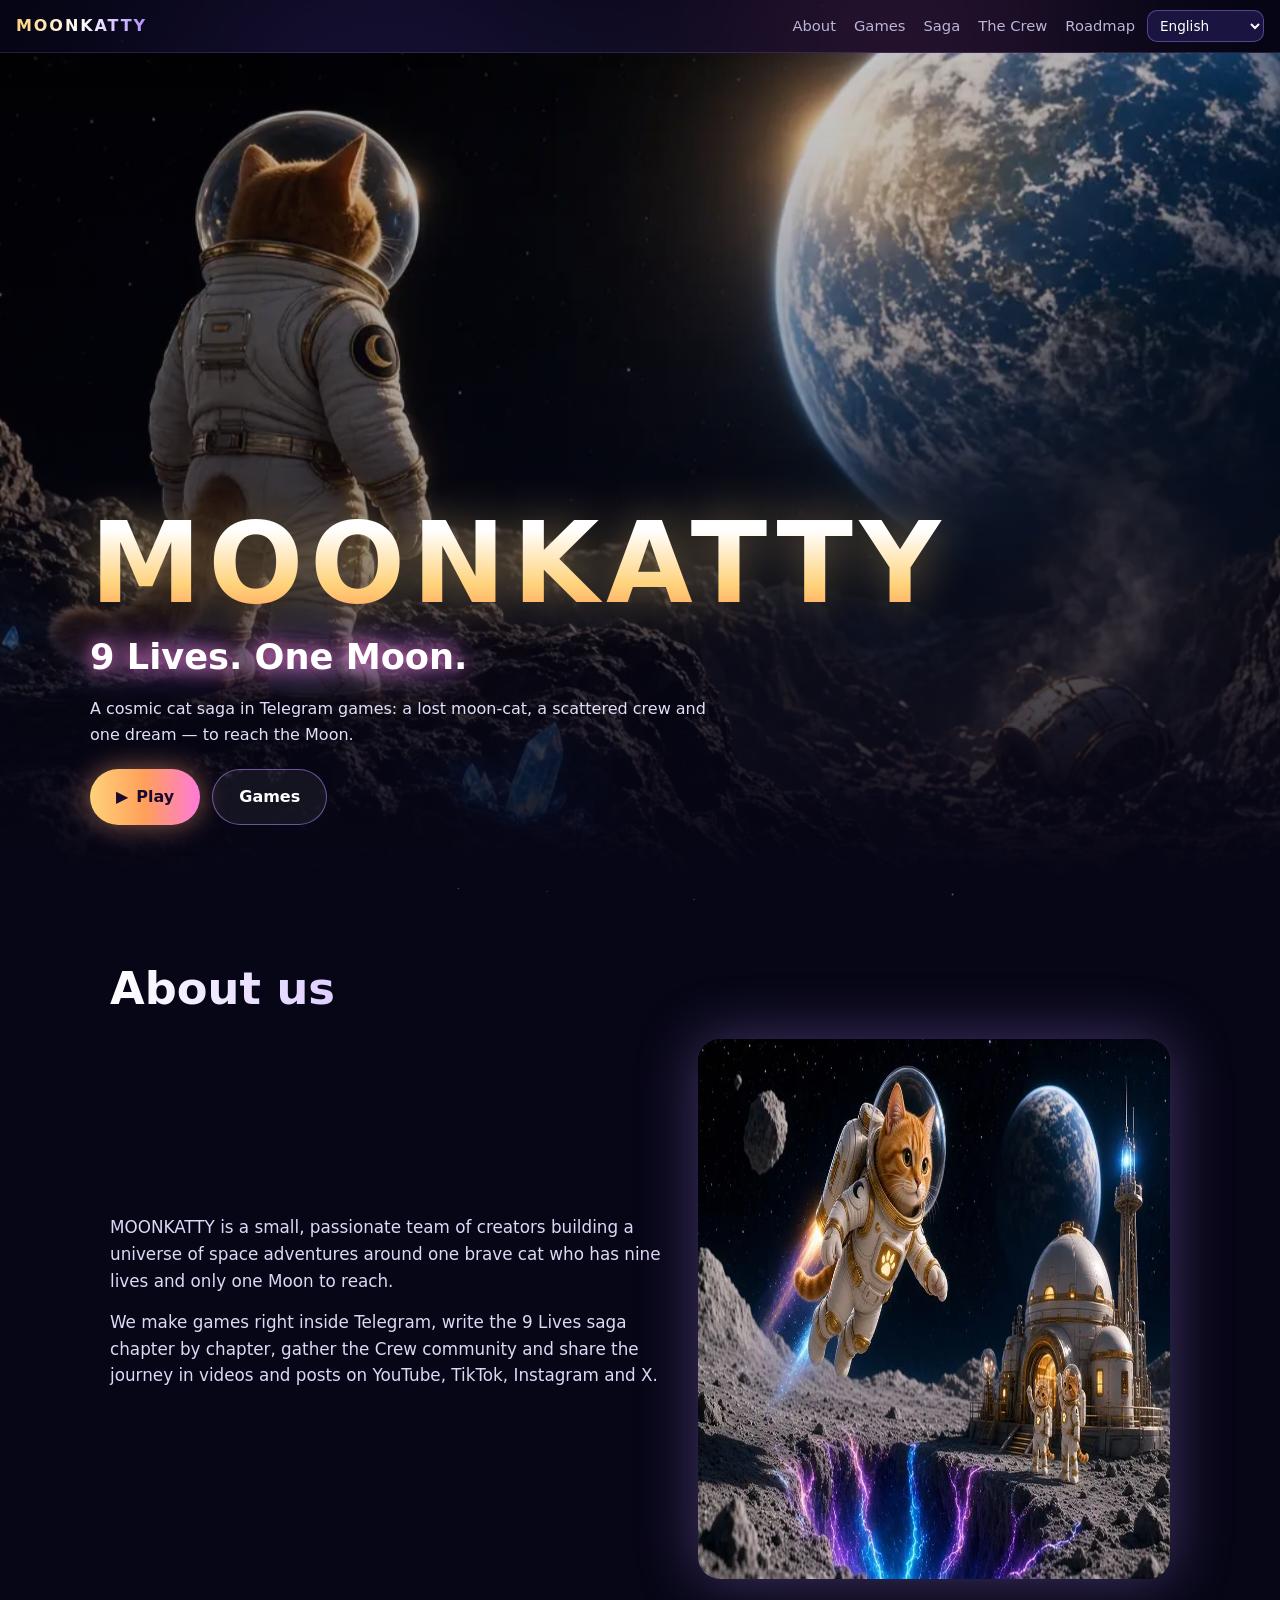
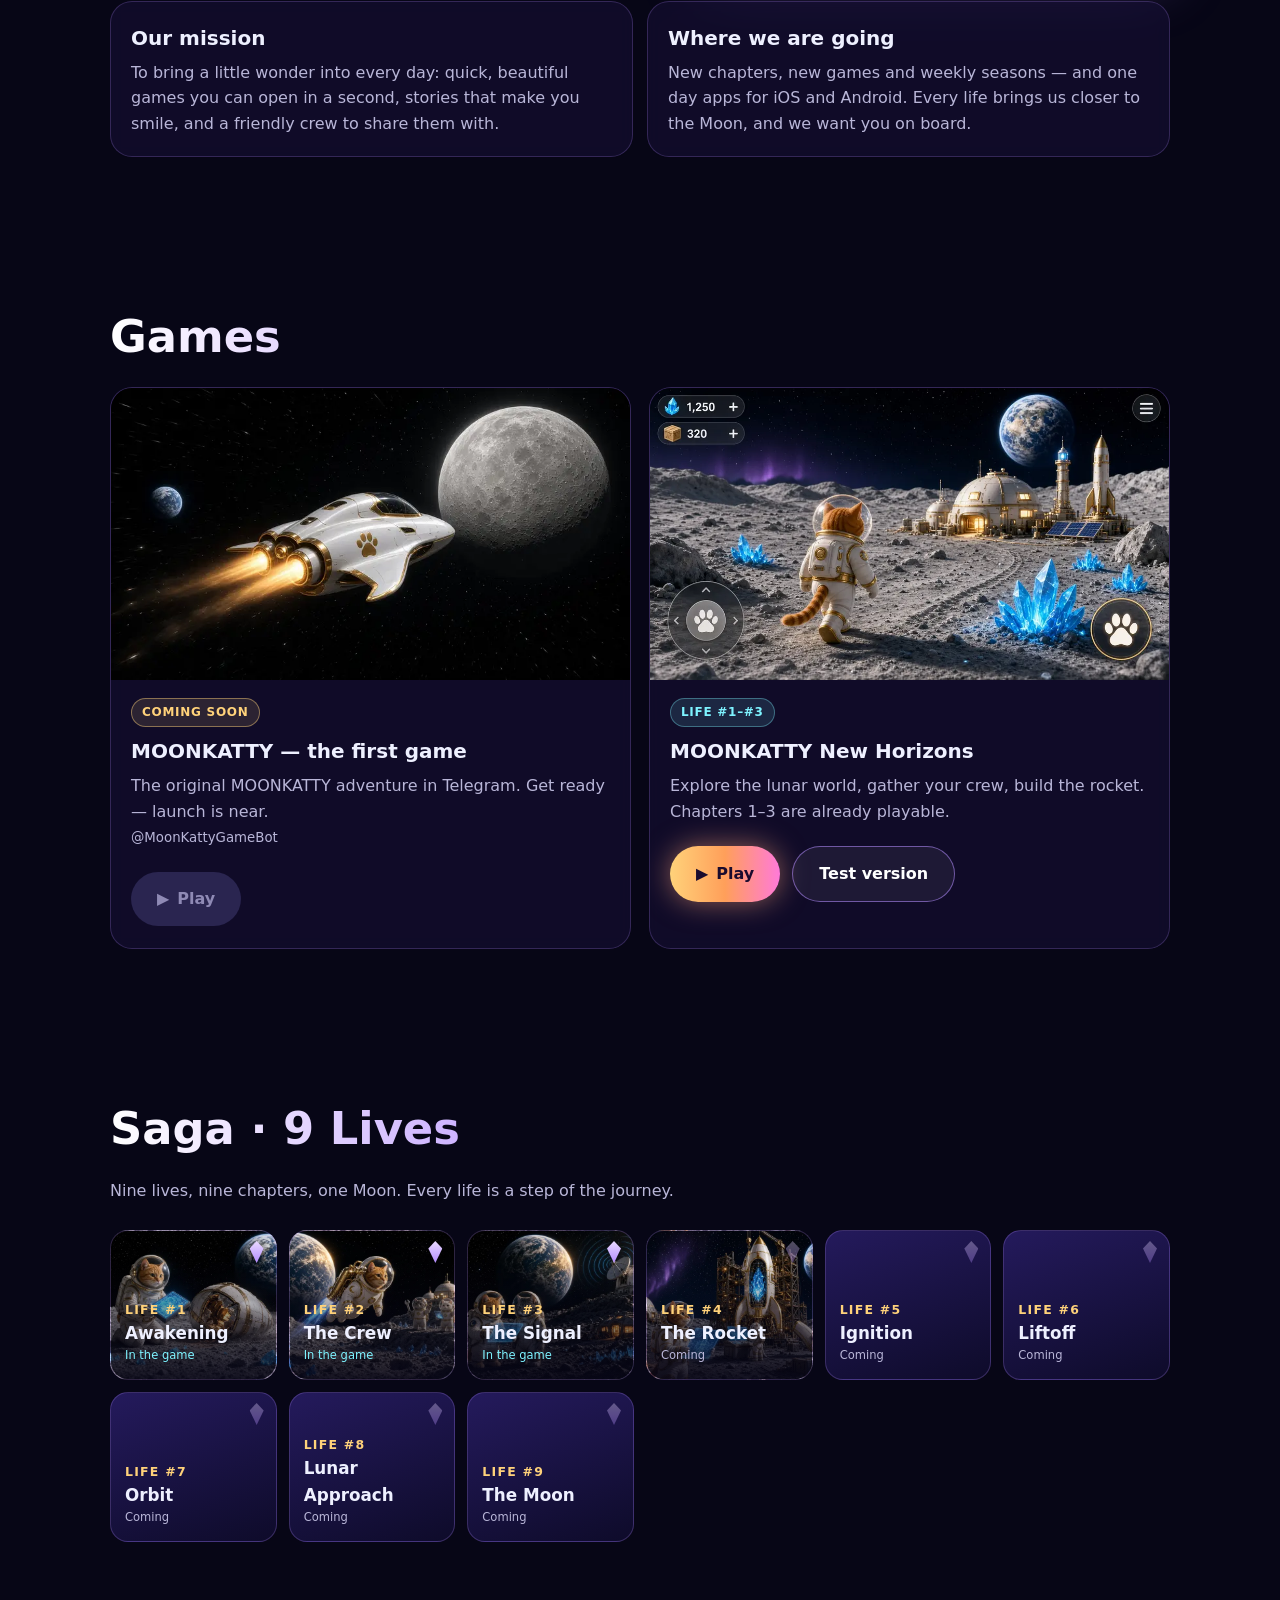
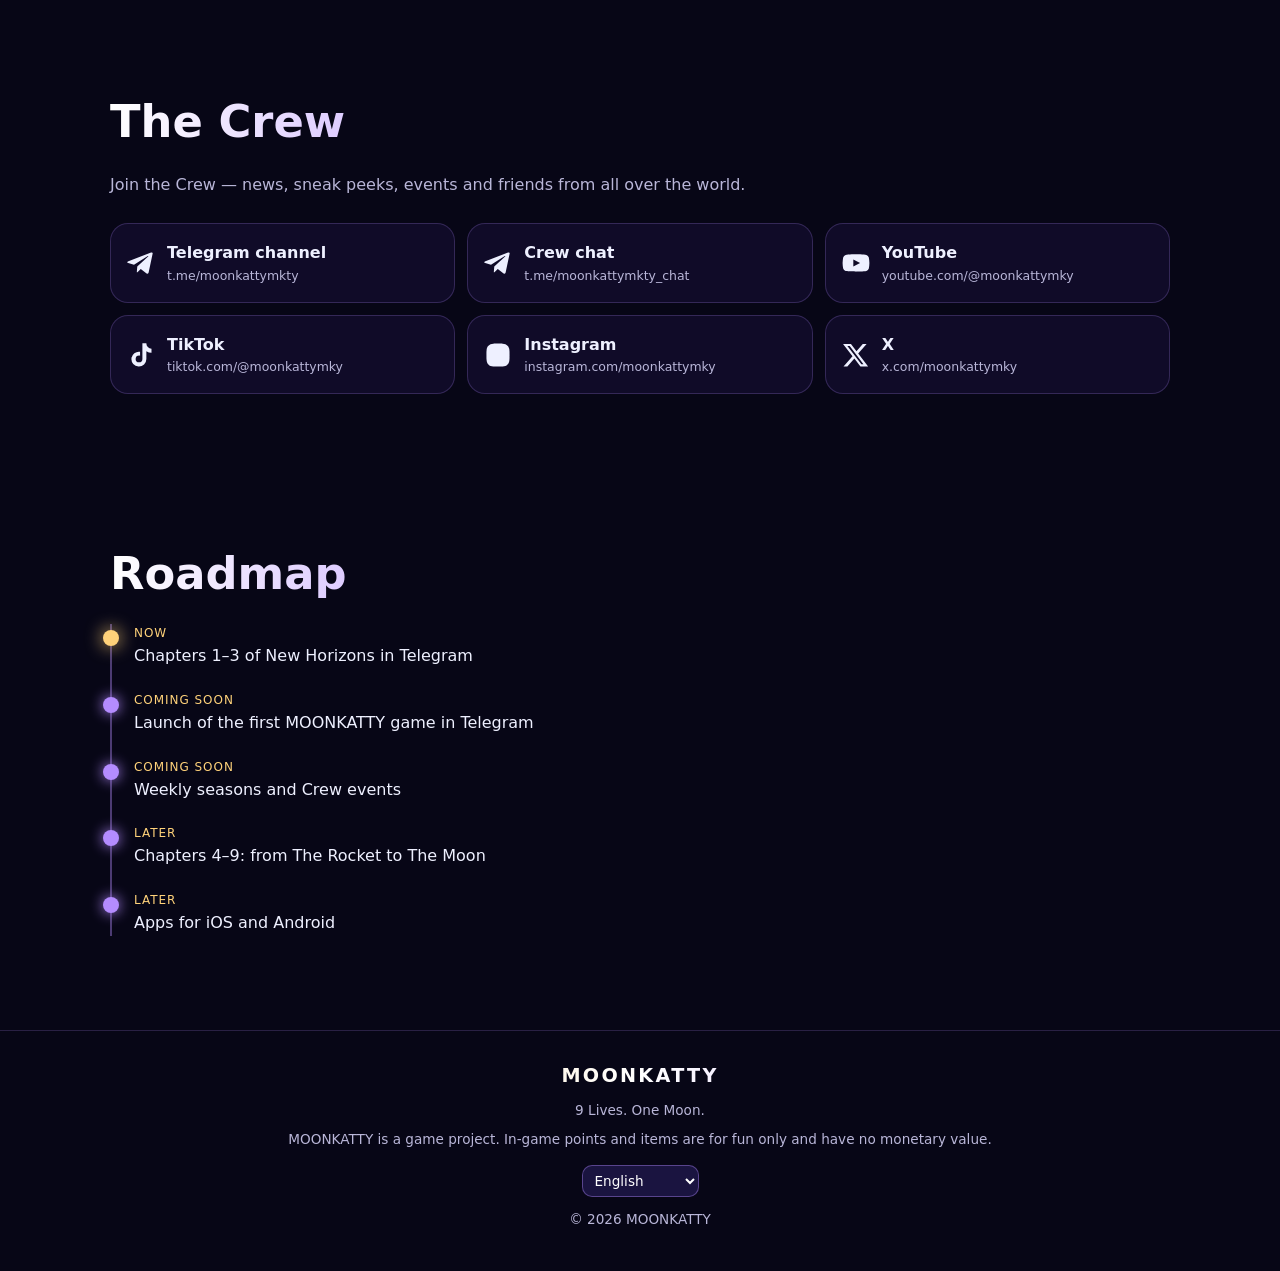
==== index.html @ 3cacf618 "MOONKATTY official site" ====
<!doctype html><html lang="en"><head><meta charset="utf-8"><meta name="viewport" content="width=device-width,initial-scale=1,viewport-fit=cover">
<title>MOONKATTY — 9 Lives. One Moon.</title><meta name="description" content="MOONKATTY — cosmic cat saga in Telegram games. 9 Lives. One Moon.">
<meta property="og:title" content="MOONKATTY — 9 Lives. One Moon."><meta property="og:image" content="img/hero.webp"><meta name="theme-color" content="#070616">
<link rel="icon" href="data:image/svg+xml,%3Csvg xmlns='http://www.w3.org/2000/svg' viewBox='0 0 32 32'%3E%3Ccircle cx='16' cy='16' r='13' fill='%23ffd27a'/%3E%3Ccircle cx='21' cy='12' r='11' fill='%23070616'/%3E%3C/svg%3E">
<link rel="preload" as="image" href="img/hero.webp"><link rel="stylesheet" href="style.css"></head><body>
<canvas id="stars"></canvas><div class="aurora"></div>
<header><a class="logo" href="#top">MOONKATTY</a><nav><a href="#about" data-i="nav_about"></a><a href="#games" data-i="nav_games"></a><a href="#saga" data-i="nav_saga"></a><a href="#crew" data-i="nav_crew"></a><a href="#road" data-i="nav_road"></a></nav><select class="lang"></select></header>
<div class="hero" id="top"><div class="bg"></div><div class="in"><h1 dir="ltr">MOONKATTY</h1><div class="slogan" dir="ltr" style="unicode-bidi:isolate">9 Lives. One Moon.</div><p class="lead" data-i="hero_p"></p>
<div class="btns"><a class="btn main" href="https://t.me/MoonkattyHorizonsBot/Play" target="_blank" rel="noopener">▶ <span data-i="play"></span></a><a class="btn ghost" href="#games" data-i="nav_games"></a></div></div></div>
<section id="about" class="reveal"><h2 data-i="about_t"></h2><div class="about"><div><p data-i="about_p1"></p><p data-i="about_p2"></p></div><img src="img/crew.webp" alt="MOONKATTY crew" loading="lazy" width="960" height="540"></div>
<div class="mv"><div class="card"><h3 data-i="mis_t"></h3><p data-i="mis_p"></p></div><div class="card"><h3 data-i="vis_t"></h3><p data-i="vis_p"></p></div></div></section>
<section id="games" class="reveal"><h2 data-i="games_t"></h2><div class="grid g2">
<div class="card"><img src="img/game1.webp" alt="MOONKATTY" loading="lazy" width="800" height="450"><div class="bd"><span class="tag soon" data-i="soon"></span><h3 data-i="g1_t"></h3><p data-i="g1_d"></p><small style="color:var(--mut)">@MoonKattyGameBot</small><div class="btns"><a class="btn main" aria-disabled="true" tabindex="-1" data-href="https://t.me/MoonKattyGameBot">▶ <span data-i="play"></span></a></div></div></div>
<div class="card"><img src="img/world.webp" alt="MOONKATTY New Horizons" loading="lazy" width="1000" height="562"><div class="bd"><span class="tag">LIFE #1–#3</span><h3 data-i="g2_t"></h3><p data-i="g2_d"></p><div class="btns"><a class="btn main" href="https://t.me/MoonkattyHorizonsBot/Play" target="_blank" rel="noopener">▶ <span data-i="play"></span></a><a class="btn ghost" href="https://moonkattymky.github.io/moonkatty-horizons-play/" target="_blank" rel="noopener" data-i="test"></a></div></div></div>
</div></section>
<section id="saga" class="reveal"><h2 data-i="saga_t"></h2><p class="sub" data-i="saga_d"></p><div class="lives"><div class="life has " style="background-image:url(img/ch1.webp)"><div class="crys"></div><b>LIFE #1</b><span>Awakening</span><i data-i="ingame"></i></div><div class="life has " style="background-image:url(img/ch2.webp)"><div class="crys"></div><b>LIFE #2</b><span>The Crew</span><i data-i="ingame"></i></div><div class="life has " style="background-image:url(img/ch3.webp)"><div class="crys"></div><b>LIFE #3</b><span>The Signal</span><i data-i="ingame"></i></div><div class="life has lock" style="background-image:url(img/ch4.webp)"><div class="crys"></div><b>LIFE #4</b><span>The Rocket</span><i data-i="next"></i></div><div class="life  lock"><div class="crys"></div><b>LIFE #5</b><span>Ignition</span><i data-i="next"></i></div><div class="life  lock"><div class="crys"></div><b>LIFE #6</b><span>Liftoff</span><i data-i="next"></i></div><div class="life  lock"><div class="crys"></div><b>LIFE #7</b><span>Orbit</span><i data-i="next"></i></div><div class="life  lock"><div class="crys"></div><b>LIFE #8</b><span>Lunar Approach</span><i data-i="next"></i></div><div class="life  lock"><div class="crys"></div><b>LIFE #9</b><span>The Moon</span><i data-i="next"></i></div></div></section>
<section id="crew" class="reveal"><h2 data-i="crew_t"></h2><p class="sub" data-i="crew_d"></p><div class="soc"><a href="https://t.me/moonkattymkty" target="_blank" rel="noopener"><svg viewBox="0 0 24 24" aria-hidden="true"><path d="M21.9 4.3 18.6 20c-.2 1.1-.9 1.4-1.8.9l-5-3.7-2.4 2.3c-.3.3-.5.5-1 .5l.4-5.1 9.3-8.4c.4-.4-.1-.6-.6-.2L6 13.5 1 12c-1.1-.3-1.1-1.1.2-1.6L20.6 3c.9-.3 1.7.2 1.3 1.3z"/></svg><div><span data-i="ch"></span><small>t.me/moonkattymkty</small></div></a><a href="https://t.me/moonkattymkty_chat" target="_blank" rel="noopener"><svg viewBox="0 0 24 24" aria-hidden="true"><path d="M21.9 4.3 18.6 20c-.2 1.1-.9 1.4-1.8.9l-5-3.7-2.4 2.3c-.3.3-.5.5-1 .5l.4-5.1 9.3-8.4c.4-.4-.1-.6-.6-.2L6 13.5 1 12c-1.1-.3-1.1-1.1.2-1.6L20.6 3c.9-.3 1.7.2 1.3 1.3z"/></svg><div><span data-i="chat"></span><small>t.me/moonkattymkty_chat</small></div></a><a href="https://youtube.com/@moonkattymky" target="_blank" rel="noopener"><svg viewBox="0 0 24 24" aria-hidden="true"><path d="M23 7.2a3 3 0 0 0-2.1-2.1C19 4.6 12 4.6 12 4.6s-7 0-8.9.5A3 3 0 0 0 1 7.2 31 31 0 0 0 .5 12 31 31 0 0 0 1 16.8a3 3 0 0 0 2.1 2.1c1.9.5 8.9.5 8.9.5s7 0 8.9-.5a3 3 0 0 0 2.1-2.1 31 31 0 0 0 .5-4.8 31 31 0 0 0-.5-4.8zM9.7 15.1V8.9l5.8 3.1z"/></svg><div>YouTube<small>youtube.com/@moonkattymky</small></div></a><a href="https://tiktok.com/@moonkattymky" target="_blank" rel="noopener"><svg viewBox="0 0 24 24" aria-hidden="true"><path d="M16.6 2h-3.4v13.4a2.9 2.9 0 1 1-2.9-2.9c.3 0 .6 0 .9.1V9.2a6.4 6.4 0 1 0 5.4 6.3V8.7a8 8 0 0 0 4.4 1.4V6.7a4.6 4.6 0 0 1-4.4-4.7z"/></svg><div>TikTok<small>tiktok.com/@moonkattymky</small></div></a><a href="https://instagram.com/moonkattymky" target="_blank" rel="noopener"><svg viewBox="0 0 24 24" aria-hidden="true"><path d="M12 7a5 5 0 1 0 0 10 5 5 0 0 0 0-10zm0 8.2a3.2 3.2 0 1 1 0-6.4 3.2 3.2 0 0 1 0 6.4zM17.3 5.5a1.2 1.2 0 1 0 0 2.4 1.2 1.2 0 0 0 0-2.4zM12 2.2c-2.7 0-3 0-4 .1-3.6.2-5.6 2.2-5.8 5.8-.1 1-.1 1.3-.1 3.9s0 3 .1 4c.2 3.6 2.2 5.6 5.8 5.8 1 .1 1.3.1 4 .1s3 0 4-.1c3.6-.2 5.6-2.2 5.8-5.8.1-1 .1-1.3.1-4s0-3-.1-3.9c-.2-3.6-2.2-5.6-5.8-5.8-1-.1-1.3-.1-4-.1z"/></svg><div>Instagram<small>instagram.com/moonkattymky</small></div></a><a href="https://x.com/moonkattymky" target="_blank" rel="noopener"><svg viewBox="0 0 24 24" aria-hidden="true"><path d="M17.8 2.5h3.3l-7.2 8.2 8.5 11.2h-6.6l-5.2-6.8-6 6.8H1.3l7.7-8.8L.9 2.5h6.8l4.7 6.2zm-1.2 17.4h1.8L6.6 4.3h-2z"/></svg><div>X<small>x.com/moonkattymky</small></div></a></div></section>
<section id="road" class="reveal"><h2 data-i="road_t"></h2><ol class="road"><li class="now"><em data-i="now"></em><span data-i="r1"></span></li><li><em data-i="soon"></em><span data-i="r2"></span></li><li><em data-i="soon"></em><span data-i="r3"></span></li><li><em data-i="later"></em><span data-i="r4"></span></li><li><em data-i="later"></em><span data-i="r5"></span></li></ol></section>
<footer><span class="logo">MOONKATTY</span><div dir="ltr">9 Lives. One Moon.</div><p data-i="foot" style="margin-top:8px"></p><select class="lang"></select><p style="margin-top:12px">© 2026 MOONKATTY</p></footer>
<script src="i18n.js"></script><script src="app.js"></script></body></html>
---- style.css ----
:root{--bg:#070616;--lil:#b48cff;--pink:#ff7ad9;--gold:#ffd27a;--cy:#7ef3ff;--txt:#eef0ff;--mut:#b9b6d8;--card:rgba(24,18,58,.55)}
*{box-sizing:border-box;margin:0;padding:0}
html{scroll-behavior:smooth}
body{background:var(--bg);color:var(--txt);font:16px/1.6 system-ui,-apple-system,"Segoe UI",Roboto,"Noto Sans",sans-serif;overflow-x:hidden}
a{color:inherit}
#stars{position:fixed;inset:0;z-index:-2;width:100%;height:100%}
.aurora{position:fixed;inset:-20% -10% auto;height:80vh;z-index:-1;pointer-events:none;filter:blur(60px);opacity:.55;background:radial-gradient(40% 50% at 30% 40%,#8a5cff 0,transparent 70%),radial-gradient(35% 45% at 70% 30%,#ff6fd8 0,transparent 70%),radial-gradient(30% 40% at 50% 60%,#4de3ff 0,transparent 70%);animation:aur 16s ease-in-out infinite alternate}
@keyframes aur{0%{transform:translateX(-6%) skewY(-4deg)}100%{transform:translateX(6%) skewY(4deg)}}
header{position:sticky;top:0;z-index:20;display:flex;align-items:center;gap:12px;padding:10px 16px;background:rgba(7,6,22,.7);backdrop-filter:blur(12px);border-bottom:1px solid rgba(180,140,255,.18)}
.logo{font-weight:900;letter-spacing:.12em;text-decoration:none;background:linear-gradient(90deg,var(--gold),#fff,var(--lil));-webkit-background-clip:text;background-clip:text;color:transparent}
nav{display:none;gap:18px;margin-inline-start:auto}
nav a{text-decoration:none;color:var(--mut);font-size:.92rem}nav a:hover{color:#fff;text-shadow:0 0 12px var(--lil)}
select{margin-inline-start:auto;background:#1a1440;color:#fff;border:1px solid rgba(180,140,255,.4);border-radius:10px;padding:6px 8px;font:inherit;font-size:.85rem}
@media(min-width:900px){nav{display:flex}select{margin-inline-start:0}}
.hero{position:relative;min-height:92vh;display:flex;align-items:flex-end;padding:0 20px 56px;overflow:hidden}
.hero .bg{position:absolute;inset:-8% 0 0;background:url(img/hero.webp) center/cover;will-change:transform}
.hero:after{content:"";position:absolute;inset:0;background:linear-gradient(180deg,rgba(7,6,22,.2) 0,rgba(7,6,22,.35) 45%,var(--bg) 100%)}
.hero .in{position:relative;z-index:2;max-width:1100px;margin:0 auto;width:100%}
h1{font-size:clamp(2.8rem,13vw,7rem);line-height:1;font-weight:900;letter-spacing:.06em;background:linear-gradient(180deg,#fff 20%,var(--gold) 70%,#ff9f5a);-webkit-background-clip:text;background-clip:text;color:transparent;filter:drop-shadow(0 0 24px rgba(255,210,122,.45));animation:rise 1s ease both}
.slogan{font-size:clamp(1.3rem,5.5vw,2.2rem);font-weight:800;margin:.3em 0;color:#fff;text-shadow:0 0 18px var(--pink),0 0 40px var(--lil);animation:rise 1s .2s ease both}
.hero p.lead{max-width:640px;color:#e3defa;animation:rise 1s .4s ease both}
@keyframes rise{from{opacity:0;transform:translateY(24px)}}
.btns{display:flex;flex-wrap:wrap;gap:12px;margin-top:22px}
.btn{display:inline-flex;align-items:center;justify-content:center;gap:8px;padding:14px 26px;border-radius:999px;font-weight:800;text-decoration:none;border:0;cursor:pointer;font-size:1rem;transition:transform .2s,box-shadow .2s}
.btn.main{background:linear-gradient(90deg,var(--gold),#ff9f5a 50%,var(--pink));color:#1a0b2e;box-shadow:0 0 28px rgba(255,160,120,.55)}
.btn.main:hover{transform:translateY(-2px) scale(1.03);box-shadow:0 0 44px rgba(255,122,217,.8)}
.btn.ghost{background:rgba(255,255,255,.06);color:#fff;border:1px solid rgba(180,140,255,.55)}
.btn.ghost:hover{box-shadow:0 0 24px rgba(180,140,255,.6)}
.btn[aria-disabled=true]{background:#2a2550;color:#8f8ab5;box-shadow:none;cursor:not-allowed;pointer-events:none}
section{max-width:1100px;margin:0 auto;padding:72px 20px}
h2{font-size:clamp(1.8rem,7vw,2.8rem);font-weight:900;margin-bottom:14px;background:linear-gradient(90deg,#fff,var(--lil),var(--cy));-webkit-background-clip:text;background-clip:text;color:transparent}
h3{font-size:1.25rem;margin-bottom:6px}
.sub{color:var(--mut);margin-bottom:26px;max-width:700px}
.card{background:var(--card);border:1px solid rgba(180,140,255,.22);border-radius:22px;overflow:hidden;backdrop-filter:blur(8px);transition:transform .3s,box-shadow .3s,border-color .3s}
.card:hover{transform:translateY(-4px);box-shadow:0 10px 50px rgba(140,90,255,.35);border-color:rgba(255,210,122,.5)}
.card img{display:block;width:100%;height:auto;aspect-ratio:16/9;object-fit:cover}
.card .bd{padding:18px 20px 22px}
.card p{color:var(--mut)}
.grid{display:grid;gap:18px}
@media(min-width:760px){.g2{grid-template-columns:1fr 1fr}.g3{grid-template-columns:repeat(3,1fr)}}
.tag{display:inline-block;font-size:.75rem;font-weight:800;letter-spacing:.06em;text-transform:uppercase;padding:4px 10px;border-radius:999px;margin-bottom:8px;background:rgba(126,243,255,.12);color:var(--cy);border:1px solid rgba(126,243,255,.35)}
.tag.soon{background:rgba(255,210,122,.12);color:var(--gold);border-color:rgba(255,210,122,.45);animation:pulse 2s infinite}
@keyframes pulse{50%{box-shadow:0 0 16px rgba(255,210,122,.55)}}
.about{display:grid;gap:22px;align-items:center}
@media(min-width:860px){.about{grid-template-columns:1.2fr 1fr}}
.about img{width:100%;border-radius:22px;box-shadow:0 0 60px rgba(180,140,255,.35)}
.about p{color:#dcd8f5;margin-bottom:14px;font-size:1.05rem}
.mv{display:grid;gap:14px;margin-top:22px}@media(min-width:760px){.mv{grid-template-columns:1fr 1fr}}
.mv .card{padding:20px}
.lives{display:grid;grid-template-columns:repeat(auto-fill,minmax(150px,1fr));gap:12px}
.life{position:relative;border-radius:18px;overflow:hidden;min-height:150px;padding:14px;display:flex;flex-direction:column;justify-content:flex-end;background:linear-gradient(160deg,#241a5c,#0e0b2a);border:1px solid rgba(180,140,255,.25);transition:transform .3s,box-shadow .3s}
.life:hover{transform:scale(1.04);box-shadow:0 0 30px rgba(255,122,217,.45)}
.life.has{background-size:cover;background-position:center}
.life.has:before{content:"";position:absolute;inset:0;background:linear-gradient(180deg,transparent 20%,rgba(7,6,22,.9))}
.life>*{position:relative}
.life b{font-size:.78rem;color:var(--gold);letter-spacing:.1em}
.life span{font-weight:800;font-size:1.05rem}
.life i{font-style:normal;font-size:.72rem;color:var(--cy)}
.life.lock i{color:var(--mut)}
.crys{position:absolute;top:10px;inset-inline-end:12px;width:14px;height:22px;background:linear-gradient(180deg,#e9d9ff,var(--lil));clip-path:polygon(50% 0,100% 35%,50% 100%,0 35%);filter:drop-shadow(0 0 8px var(--lil));animation:float 3s ease-in-out infinite}
.lock .crys{opacity:.35}
@keyframes float{50%{transform:translateY(-5px)}}
.soc{display:grid;grid-template-columns:repeat(2,1fr);gap:12px}@media(min-width:760px){.soc{grid-template-columns:repeat(3,1fr)}}
.soc a{display:flex;align-items:center;gap:12px;padding:16px;border-radius:18px;text-decoration:none;background:var(--card);border:1px solid rgba(180,140,255,.22);font-weight:700;transition:.25s}
.soc a:hover{box-shadow:0 0 30px rgba(126,243,255,.4);border-color:var(--cy);transform:translateY(-3px)}
.soc svg{width:28px;height:28px;flex:none;fill:currentColor}
.soc small{display:block;font-weight:400;color:var(--mut);font-size:.78rem;word-break:break-all}
.road{list-style:none;border-inline-start:2px solid rgba(180,140,255,.4);padding-inline-start:22px}
.road li{position:relative;margin-bottom:22px}
.road li:before{content:"";position:absolute;inset-inline-start:-31px;top:6px;width:16px;height:16px;border-radius:50%;background:var(--lil);box-shadow:0 0 14px var(--lil)}
.road li.now:before{background:var(--gold);box-shadow:0 0 18px var(--gold)}
.road em{font-style:normal;font-size:.75rem;color:var(--gold);text-transform:uppercase;letter-spacing:.08em;display:block}
footer{border-top:1px solid rgba(180,140,255,.2);padding:30px 20px 40px;text-align:center;color:var(--mut);font-size:.85rem}
footer .logo{font-size:1.2rem;display:block;margin-bottom:8px}
footer select{margin:14px auto 0}
.reveal{opacity:0;transform:translateY(30px);transition:opacity .8s,transform .8s}.reveal.on{opacity:1;transform:none}
@media(prefers-reduced-motion:reduce){*{animation:none!important;transition:none!important}.reveal{opacity:1;transform:none}}
[dir=rtl] .road{border-inline-start:2px solid rgba(180,140,255,.4)}
.disc{margin-top:24px;padding:16px;border-radius:16px;border:1px solid rgba(255,210,122,.4);background:rgba(255,210,122,.06);color:#e9e2c8;font-size:.9rem}
.aurora{left:0;right:0;inset-inline:0}
html,body{overflow-x:clip}
.soc a{min-width:0}.soc a>div{min-width:0}
@media(max-width:360px){.soc{grid-template-columns:1fr}}
[dir=rtl] .hero h1,[dir=rtl] .slogan{text-align:right}
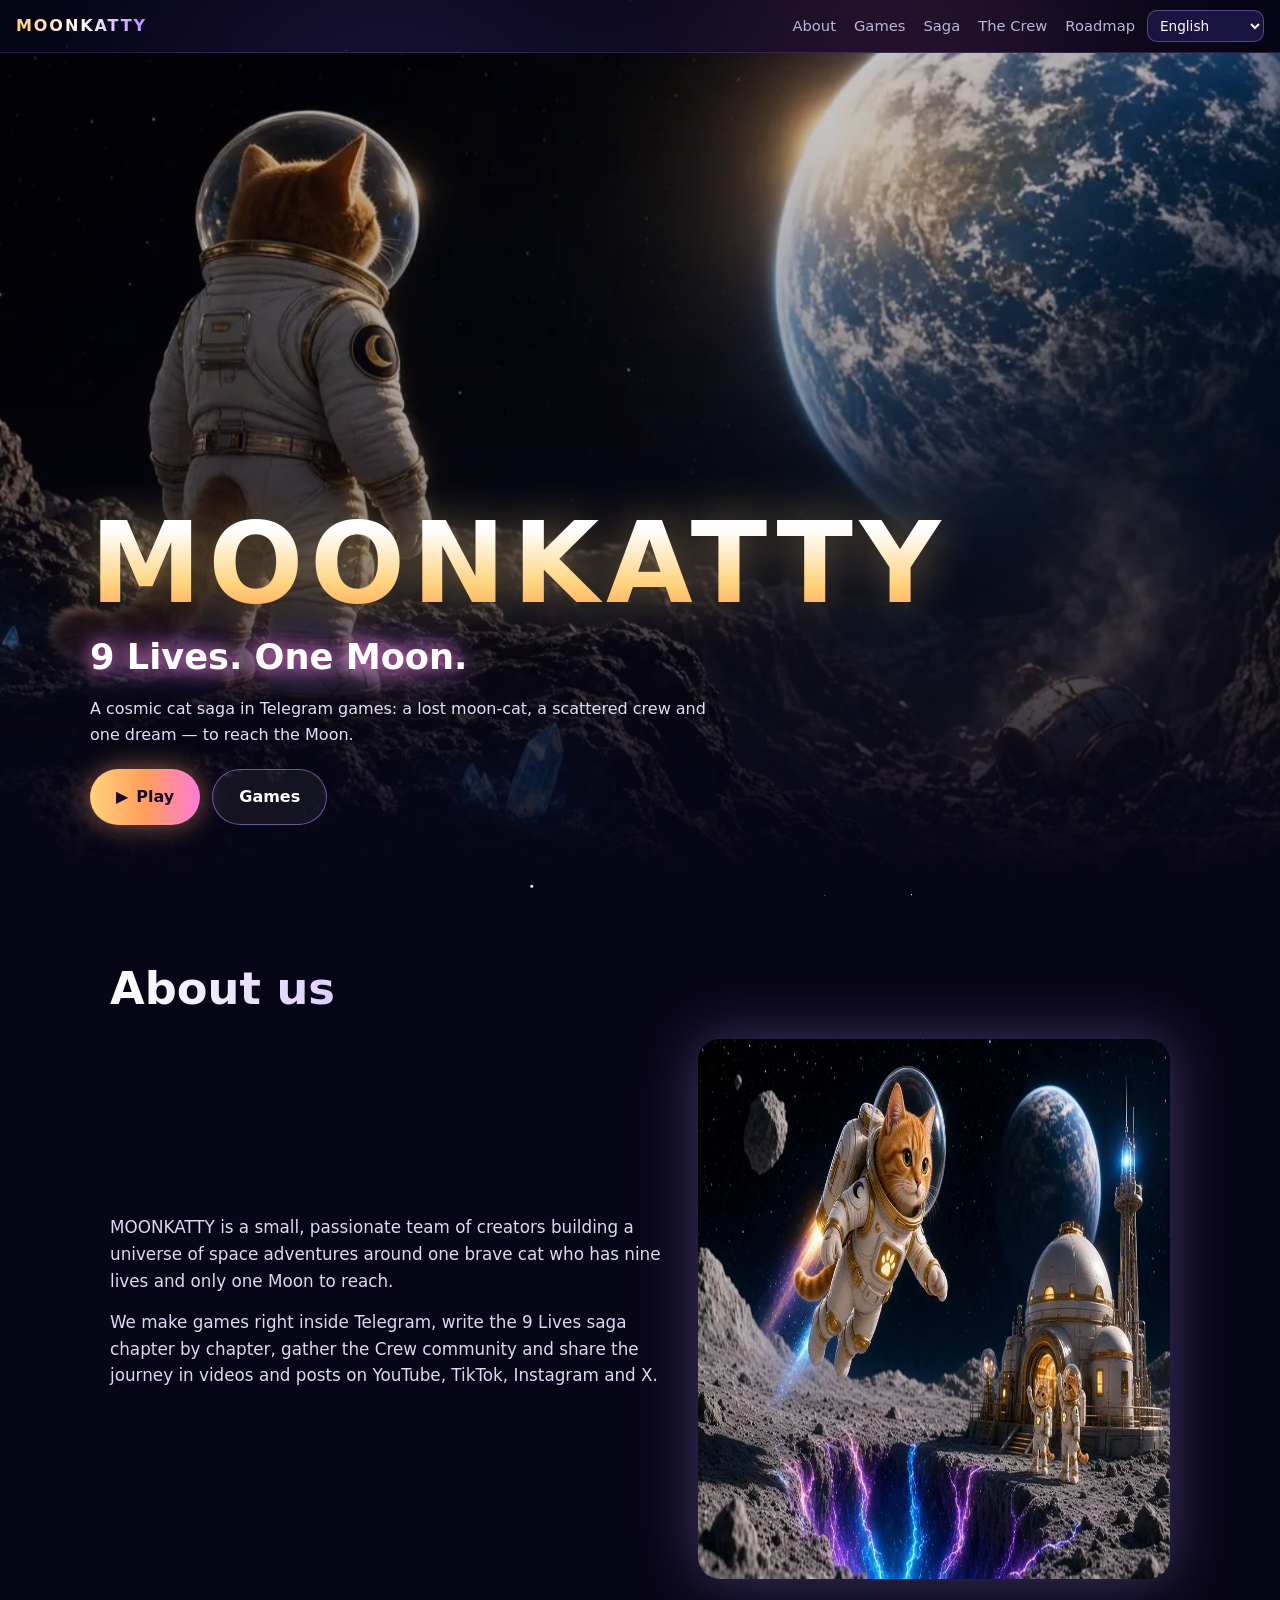
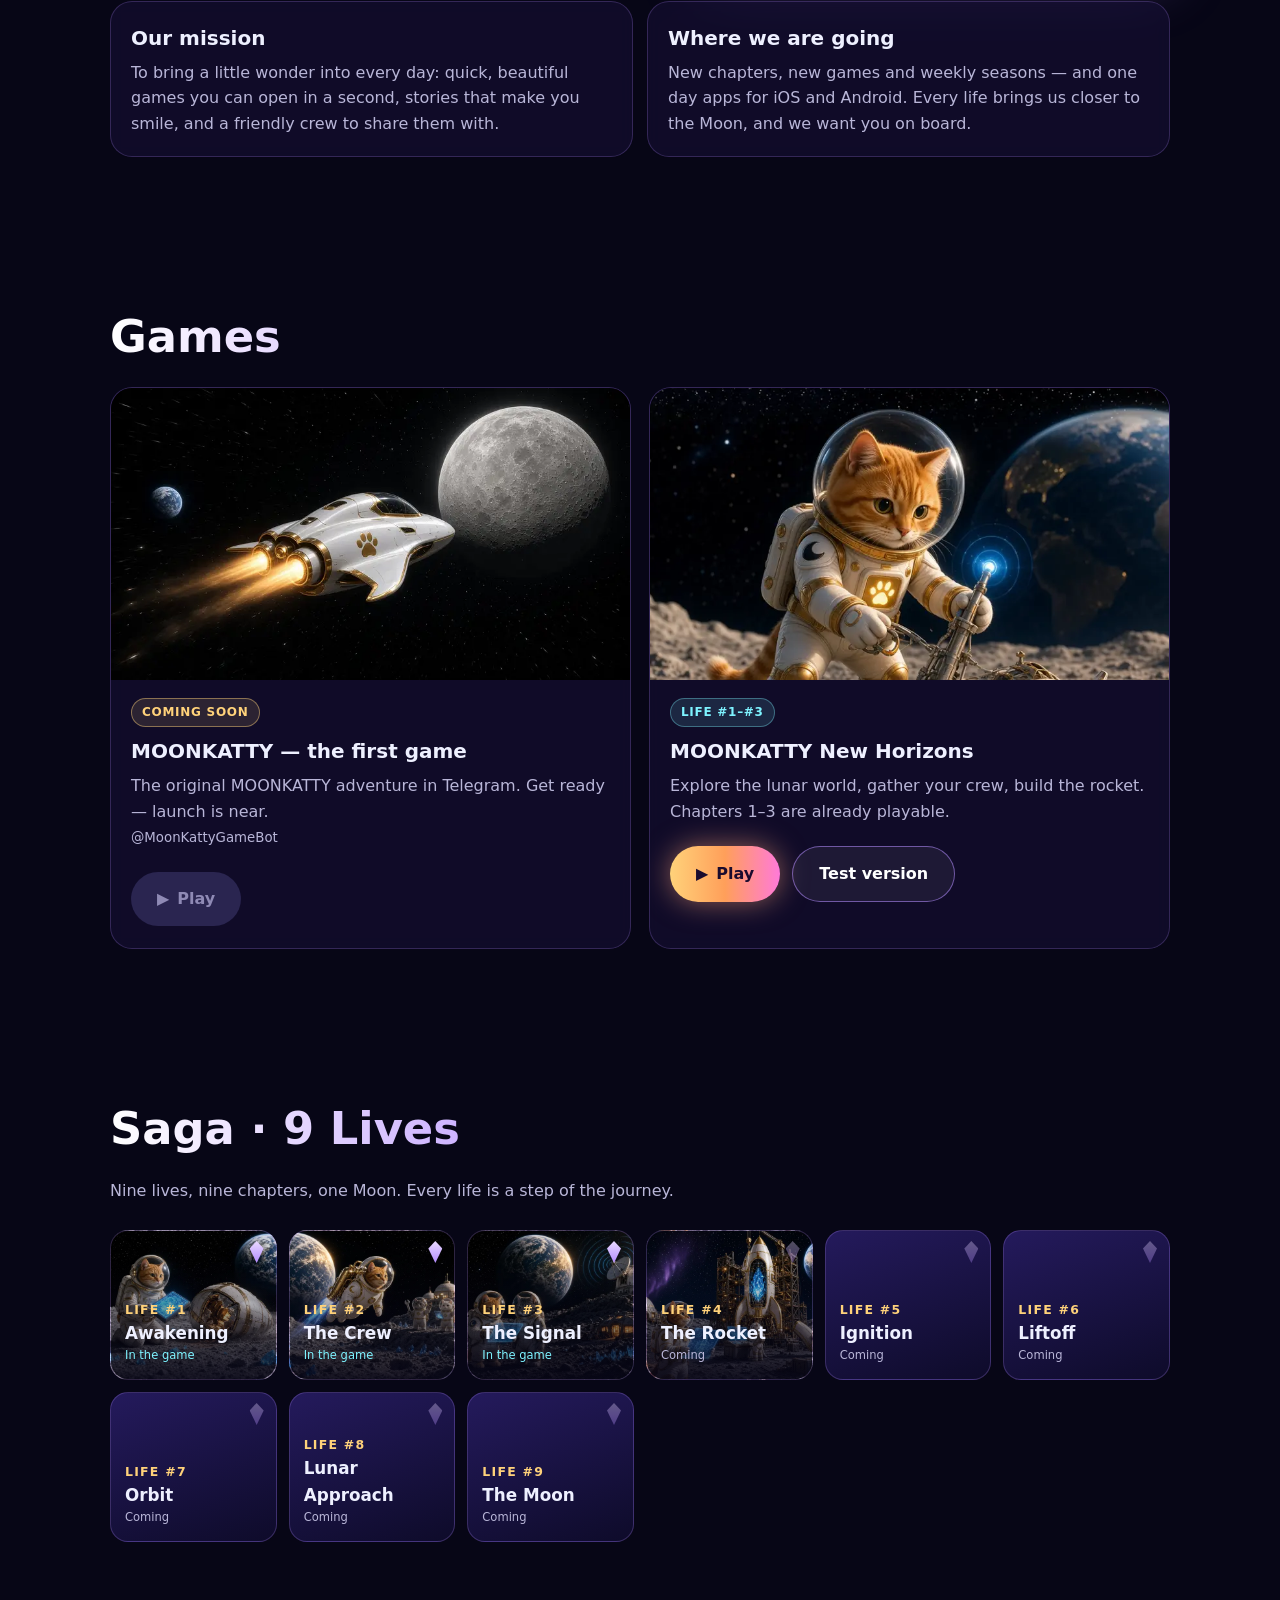
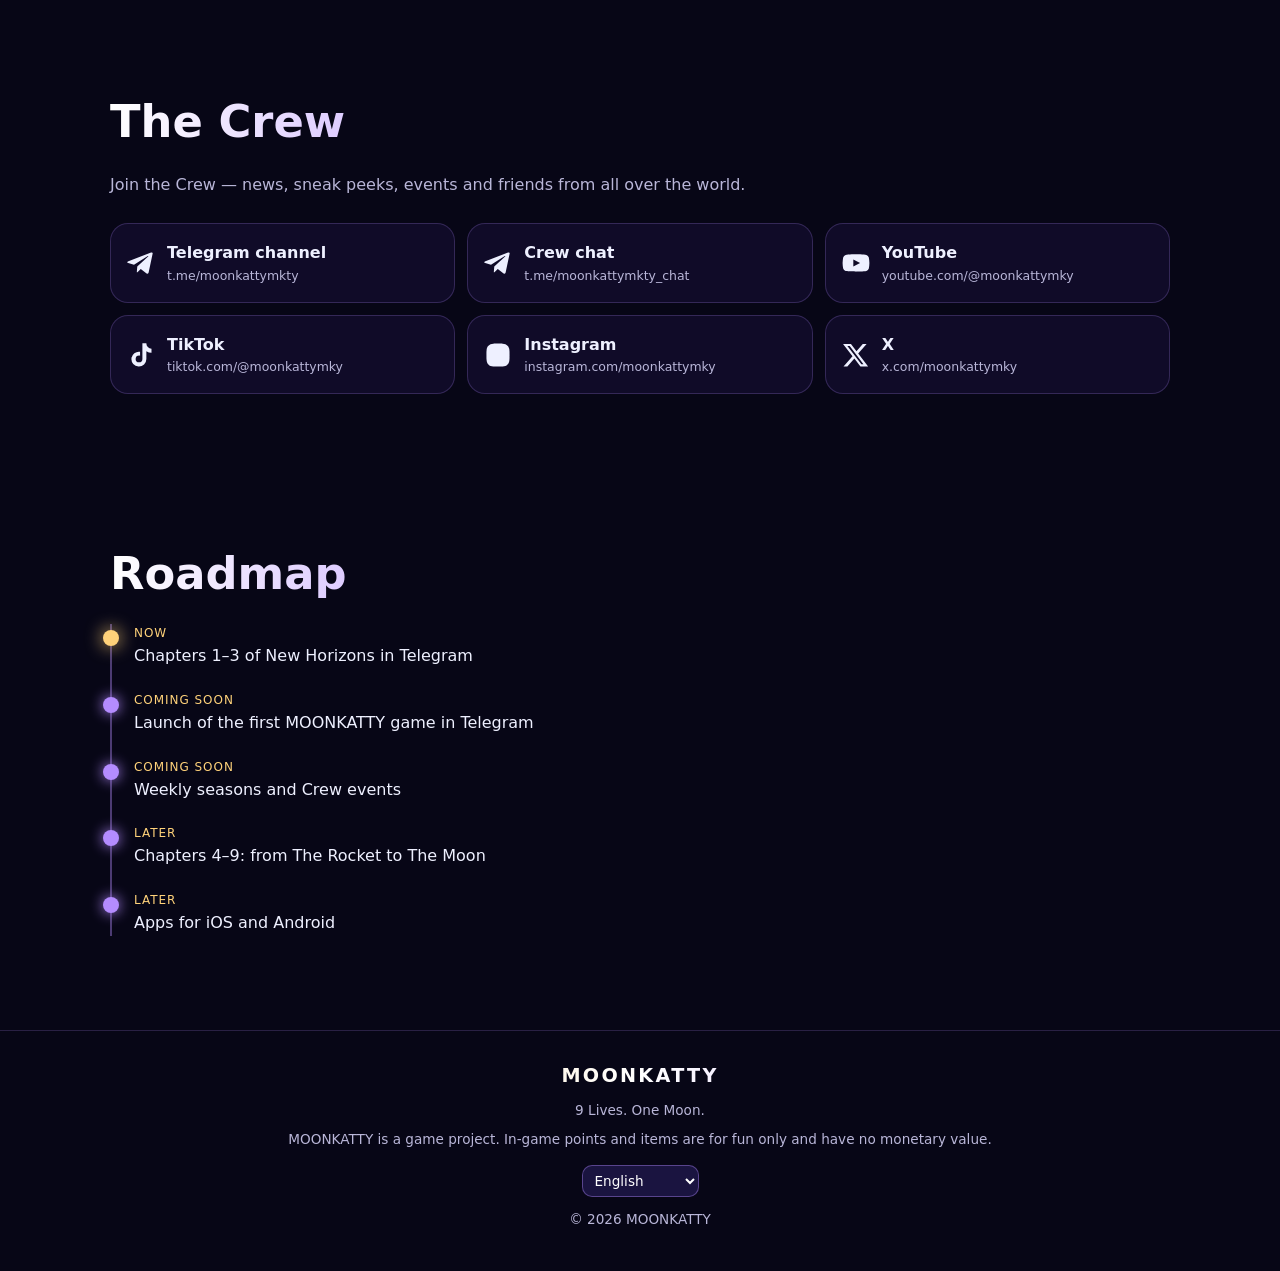
==== commit 2c183063: "Polish: share image, icons, manifest, SEO, a11y, cleaner New Horizons art" ====
--- a/index.html
+++ b/index.html
@@ -1,20 +1,20 @@
 <!doctype html><html lang="en"><head><meta charset="utf-8"><meta name="viewport" content="width=device-width,initial-scale=1,viewport-fit=cover">
 <title>MOONKATTY — 9 Lives. One Moon.</title><meta name="description" content="MOONKATTY — cosmic cat saga in Telegram games. 9 Lives. One Moon.">
-<meta property="og:title" content="MOONKATTY — 9 Lives. One Moon."><meta property="og:image" content="img/hero.webp"><meta name="theme-color" content="#070616">
-<link rel="icon" href="data:image/svg+xml,%3Csvg xmlns='http://www.w3.org/2000/svg' viewBox='0 0 32 32'%3E%3Ccircle cx='16' cy='16' r='13' fill='%23ffd27a'/%3E%3Ccircle cx='21' cy='12' r='11' fill='%23070616'/%3E%3C/svg%3E">
-<link rel="preload" as="image" href="img/hero.webp"><link rel="stylesheet" href="style.css"></head><body>
-<canvas id="stars"></canvas><div class="aurora"></div>
-<header><a class="logo" href="#top">MOONKATTY</a><nav><a href="#about" data-i="nav_about"></a><a href="#games" data-i="nav_games"></a><a href="#saga" data-i="nav_saga"></a><a href="#crew" data-i="nav_crew"></a><a href="#road" data-i="nav_road"></a></nav><select class="lang"></select></header>
-<div class="hero" id="top"><div class="bg"></div><div class="in"><h1 dir="ltr">MOONKATTY</h1><div class="slogan" dir="ltr" style="unicode-bidi:isolate">9 Lives. One Moon.</div><p class="lead" data-i="hero_p"></p>
+<meta name="theme-color" content="#070616">
+
+<link rel="canonical" href="https://moonkattymky.github.io/moonkatty-site/"><meta property="og:type" content="website"><meta property="og:site_name" content="MOONKATTY"><meta property="og:url" content="https://moonkattymky.github.io/moonkatty-site/"><meta property="og:title" content="MOONKATTY — 9 Lives. One Moon."><meta property="og:description" content="A cosmic cat saga in Telegram games. Play MOONKATTY New Horizons and join the Crew."><meta property="og:image" content="https://moonkattymky.github.io/moonkatty-site/img/og.jpg"><meta property="og:image:width" content="1200"><meta property="og:image:height" content="630"><meta name="twitter:card" content="summary_large_image"><meta name="twitter:site" content="@moonkattymky"><meta name="twitter:title" content="MOONKATTY — 9 Lives. One Moon."><meta name="twitter:description" content="A cosmic cat saga in Telegram games. Play MOONKATTY New Horizons and join the Crew."><meta name="twitter:image" content="https://moonkattymky.github.io/moonkatty-site/img/og.jpg"><link rel="icon" type="image/png" sizes="32x32" href="https://moonkattymky.github.io/moonkatty-site/img/favicon-32.png"><link rel="apple-touch-icon" href="https://moonkattymky.github.io/moonkatty-site/img/apple-touch-icon.png"><link rel="manifest" href="https://moonkattymky.github.io/moonkatty-site/manifest.webmanifest"><link rel="alternate" hreflang="en" href="https://moonkattymky.github.io/moonkatty-site/?lang=en"><link rel="alternate" hreflang="ru" href="https://moonkattymky.github.io/moonkatty-site/?lang=ru"><link rel="alternate" hreflang="uk" href="https://moonkattymky.github.io/moonkatty-site/?lang=uk"><link rel="alternate" hreflang="es" href="https://moonkattymky.github.io/moonkatty-site/?lang=es"><link rel="alternate" hreflang="pt" href="https://moonkattymky.github.io/moonkatty-site/?lang=pt"><link rel="alternate" hreflang="de" href="https://moonkattymky.github.io/moonkatty-site/?lang=de"><link rel="alternate" hreflang="fr" href="https://moonkattymky.github.io/moonkatty-site/?lang=fr"><link rel="alternate" hreflang="it" href="https://moonkattymky.github.io/moonkatty-site/?lang=it"><link rel="alternate" hreflang="tr" href="https://moonkattymky.github.io/moonkatty-site/?lang=tr"><link rel="alternate" hreflang="he" href="https://moonkattymky.github.io/moonkatty-site/?lang=he"><link rel="alternate" hreflang="ar" href="https://moonkattymky.github.io/moonkatty-site/?lang=ar"><link rel="alternate" hreflang="ko" href="https://moonkattymky.github.io/moonkatty-site/?lang=ko"><link rel="alternate" hreflang="zh" href="https://moonkattymky.github.io/moonkatty-site/?lang=zh"><link rel="alternate" hreflang="x-default" href="https://moonkattymky.github.io/moonkatty-site/"><link rel="preload" as="image" href="img/hero.webp"><link rel="stylesheet" href="style.css"></head><body>
+<canvas id="stars" aria-hidden="true"></canvas><div class="aurora" aria-hidden="true"></div>
+<a href="#about" class="skip">Skip</a><header><a class="logo" href="#top">MOONKATTY</a><nav><a href="#about" data-i="nav_about"></a><a href="#games" data-i="nav_games"></a><a href="#saga" data-i="nav_saga"></a><a href="#crew" data-i="nav_crew"></a><a href="#road" data-i="nav_road"></a></nav><select class="lang"></select></header>
+<main id="main"><div class="hero" id="top"><div class="bg"></div><div class="in"><h1 dir="ltr">MOONKATTY</h1><div class="slogan" dir="ltr" style="unicode-bidi:isolate">9 Lives. One Moon.</div><p class="lead" data-i="hero_p"></p>
 <div class="btns"><a class="btn main" href="https://t.me/MoonkattyHorizonsBot/Play" target="_blank" rel="noopener">▶ <span data-i="play"></span></a><a class="btn ghost" href="#games" data-i="nav_games"></a></div></div></div>
 <section id="about" class="reveal"><h2 data-i="about_t"></h2><div class="about"><div><p data-i="about_p1"></p><p data-i="about_p2"></p></div><img src="img/crew.webp" alt="MOONKATTY crew" loading="lazy" width="960" height="540"></div>
 <div class="mv"><div class="card"><h3 data-i="mis_t"></h3><p data-i="mis_p"></p></div><div class="card"><h3 data-i="vis_t"></h3><p data-i="vis_p"></p></div></div></section>
 <section id="games" class="reveal"><h2 data-i="games_t"></h2><div class="grid g2">
 <div class="card"><img src="img/game1.webp" alt="MOONKATTY" loading="lazy" width="800" height="450"><div class="bd"><span class="tag soon" data-i="soon"></span><h3 data-i="g1_t"></h3><p data-i="g1_d"></p><small style="color:var(--mut)">@MoonKattyGameBot</small><div class="btns"><a class="btn main" aria-disabled="true" tabindex="-1" data-href="https://t.me/MoonKattyGameBot">▶ <span data-i="play"></span></a></div></div></div>
-<div class="card"><img src="img/world.webp" alt="MOONKATTY New Horizons" loading="lazy" width="1000" height="562"><div class="bd"><span class="tag">LIFE #1–#3</span><h3 data-i="g2_t"></h3><p data-i="g2_d"></p><div class="btns"><a class="btn main" href="https://t.me/MoonkattyHorizonsBot/Play" target="_blank" rel="noopener">▶ <span data-i="play"></span></a><a class="btn ghost" href="https://moonkattymky.github.io/moonkatty-horizons-play/" target="_blank" rel="noopener" data-i="test"></a></div></div></div>
+<div class="card"><img src="img/horizons.webp" alt="MOONKATTY New Horizons" loading="lazy" width="800" height="450"><div class="bd"><span class="tag">LIFE #1–#3</span><h3 data-i="g2_t"></h3><p data-i="g2_d"></p><div class="btns"><a class="btn main" href="https://t.me/MoonkattyHorizonsBot/Play" target="_blank" rel="noopener">▶ <span data-i="play"></span></a><a class="btn ghost" href="https://moonkattymky.github.io/moonkatty-horizons-play/" target="_blank" rel="noopener" data-i="test"></a></div></div></div>
 </div></section>
 <section id="saga" class="reveal"><h2 data-i="saga_t"></h2><p class="sub" data-i="saga_d"></p><div class="lives"><div class="life has " style="background-image:url(img/ch1.webp)"><div class="crys"></div><b>LIFE #1</b><span>Awakening</span><i data-i="ingame"></i></div><div class="life has " style="background-image:url(img/ch2.webp)"><div class="crys"></div><b>LIFE #2</b><span>The Crew</span><i data-i="ingame"></i></div><div class="life has " style="background-image:url(img/ch3.webp)"><div class="crys"></div><b>LIFE #3</b><span>The Signal</span><i data-i="ingame"></i></div><div class="life has lock" style="background-image:url(img/ch4.webp)"><div class="crys"></div><b>LIFE #4</b><span>The Rocket</span><i data-i="next"></i></div><div class="life  lock"><div class="crys"></div><b>LIFE #5</b><span>Ignition</span><i data-i="next"></i></div><div class="life  lock"><div class="crys"></div><b>LIFE #6</b><span>Liftoff</span><i data-i="next"></i></div><div class="life  lock"><div class="crys"></div><b>LIFE #7</b><span>Orbit</span><i data-i="next"></i></div><div class="life  lock"><div class="crys"></div><b>LIFE #8</b><span>Lunar Approach</span><i data-i="next"></i></div><div class="life  lock"><div class="crys"></div><b>LIFE #9</b><span>The Moon</span><i data-i="next"></i></div></div></section>
 <section id="crew" class="reveal"><h2 data-i="crew_t"></h2><p class="sub" data-i="crew_d"></p><div class="soc"><a href="https://t.me/moonkattymkty" target="_blank" rel="noopener"><svg viewBox="0 0 24 24" aria-hidden="true"><path d="M21.9 4.3 18.6 20c-.2 1.1-.9 1.4-1.8.9l-5-3.7-2.4 2.3c-.3.3-.5.5-1 .5l.4-5.1 9.3-8.4c.4-.4-.1-.6-.6-.2L6 13.5 1 12c-1.1-.3-1.1-1.1.2-1.6L20.6 3c.9-.3 1.7.2 1.3 1.3z"/></svg><div><span data-i="ch"></span><small>t.me/moonkattymkty</small></div></a><a href="https://t.me/moonkattymkty_chat" target="_blank" rel="noopener"><svg viewBox="0 0 24 24" aria-hidden="true"><path d="M21.9 4.3 18.6 20c-.2 1.1-.9 1.4-1.8.9l-5-3.7-2.4 2.3c-.3.3-.5.5-1 .5l.4-5.1 9.3-8.4c.4-.4-.1-.6-.6-.2L6 13.5 1 12c-1.1-.3-1.1-1.1.2-1.6L20.6 3c.9-.3 1.7.2 1.3 1.3z"/></svg><div><span data-i="chat"></span><small>t.me/moonkattymkty_chat</small></div></a><a href="https://youtube.com/@moonkattymky" target="_blank" rel="noopener"><svg viewBox="0 0 24 24" aria-hidden="true"><path d="M23 7.2a3 3 0 0 0-2.1-2.1C19 4.6 12 4.6 12 4.6s-7 0-8.9.5A3 3 0 0 0 1 7.2 31 31 0 0 0 .5 12 31 31 0 0 0 1 16.8a3 3 0 0 0 2.1 2.1c1.9.5 8.9.5 8.9.5s7 0 8.9-.5a3 3 0 0 0 2.1-2.1 31 31 0 0 0 .5-4.8 31 31 0 0 0-.5-4.8zM9.7 15.1V8.9l5.8 3.1z"/></svg><div>YouTube<small>youtube.com/@moonkattymky</small></div></a><a href="https://tiktok.com/@moonkattymky" target="_blank" rel="noopener"><svg viewBox="0 0 24 24" aria-hidden="true"><path d="M16.6 2h-3.4v13.4a2.9 2.9 0 1 1-2.9-2.9c.3 0 .6 0 .9.1V9.2a6.4 6.4 0 1 0 5.4 6.3V8.7a8 8 0 0 0 4.4 1.4V6.7a4.6 4.6 0 0 1-4.4-4.7z"/></svg><div>TikTok<small>tiktok.com/@moonkattymky</small></div></a><a href="https://instagram.com/moonkattymky" target="_blank" rel="noopener"><svg viewBox="0 0 24 24" aria-hidden="true"><path d="M12 7a5 5 0 1 0 0 10 5 5 0 0 0 0-10zm0 8.2a3.2 3.2 0 1 1 0-6.4 3.2 3.2 0 0 1 0 6.4zM17.3 5.5a1.2 1.2 0 1 0 0 2.4 1.2 1.2 0 0 0 0-2.4zM12 2.2c-2.7 0-3 0-4 .1-3.6.2-5.6 2.2-5.8 5.8-.1 1-.1 1.3-.1 3.9s0 3 .1 4c.2 3.6 2.2 5.6 5.8 5.8 1 .1 1.3.1 4 .1s3 0 4-.1c3.6-.2 5.6-2.2 5.8-5.8.1-1 .1-1.3.1-4s0-3-.1-3.9c-.2-3.6-2.2-5.6-5.8-5.8-1-.1-1.3-.1-4-.1z"/></svg><div>Instagram<small>instagram.com/moonkattymky</small></div></a><a href="https://x.com/moonkattymky" target="_blank" rel="noopener"><svg viewBox="0 0 24 24" aria-hidden="true"><path d="M17.8 2.5h3.3l-7.2 8.2 8.5 11.2h-6.6l-5.2-6.8-6 6.8H1.3l7.7-8.8L.9 2.5h6.8l4.7 6.2zm-1.2 17.4h1.8L6.6 4.3h-2z"/></svg><div>X<small>x.com/moonkattymky</small></div></a></div></section>
 <section id="road" class="reveal"><h2 data-i="road_t"></h2><ol class="road"><li class="now"><em data-i="now"></em><span data-i="r1"></span></li><li><em data-i="soon"></em><span data-i="r2"></span></li><li><em data-i="soon"></em><span data-i="r3"></span></li><li><em data-i="later"></em><span data-i="r4"></span></li><li><em data-i="later"></em><span data-i="r5"></span></li></ol></section>
-<footer><span class="logo">MOONKATTY</span><div dir="ltr">9 Lives. One Moon.</div><p data-i="foot" style="margin-top:8px"></p><select class="lang"></select><p style="margin-top:12px">© 2026 MOONKATTY</p></footer>
+</main><footer><span class="logo">MOONKATTY</span><div dir="ltr">9 Lives. One Moon.</div><p data-i="foot" style="margin-top:8px"></p><select class="lang"></select><p style="margin-top:12px">© 2026 MOONKATTY</p></footer>
 <script src="i18n.js"></script><script src="app.js"></script></body></html>
--- a/style.css
+++ b/style.css
@@ -82,3 +82,6 @@
 .soc a{min-width:0}.soc a>div{min-width:0}
 @media(max-width:360px){.soc{grid-template-columns:1fr}}
 [dir=rtl] .hero h1,[dir=rtl] .slogan{text-align:right}
+.skip{position:absolute;top:-60px;left:8px;z-index:99;background:var(--gold);color:#000;padding:8px 12px}.skip:focus{top:8px}
+a:focus-visible,.btn:focus-visible,select:focus-visible{outline:2px solid var(--gold);outline-offset:3px}
+@media(prefers-reduced-motion:reduce){.aurora{opacity:.4}}
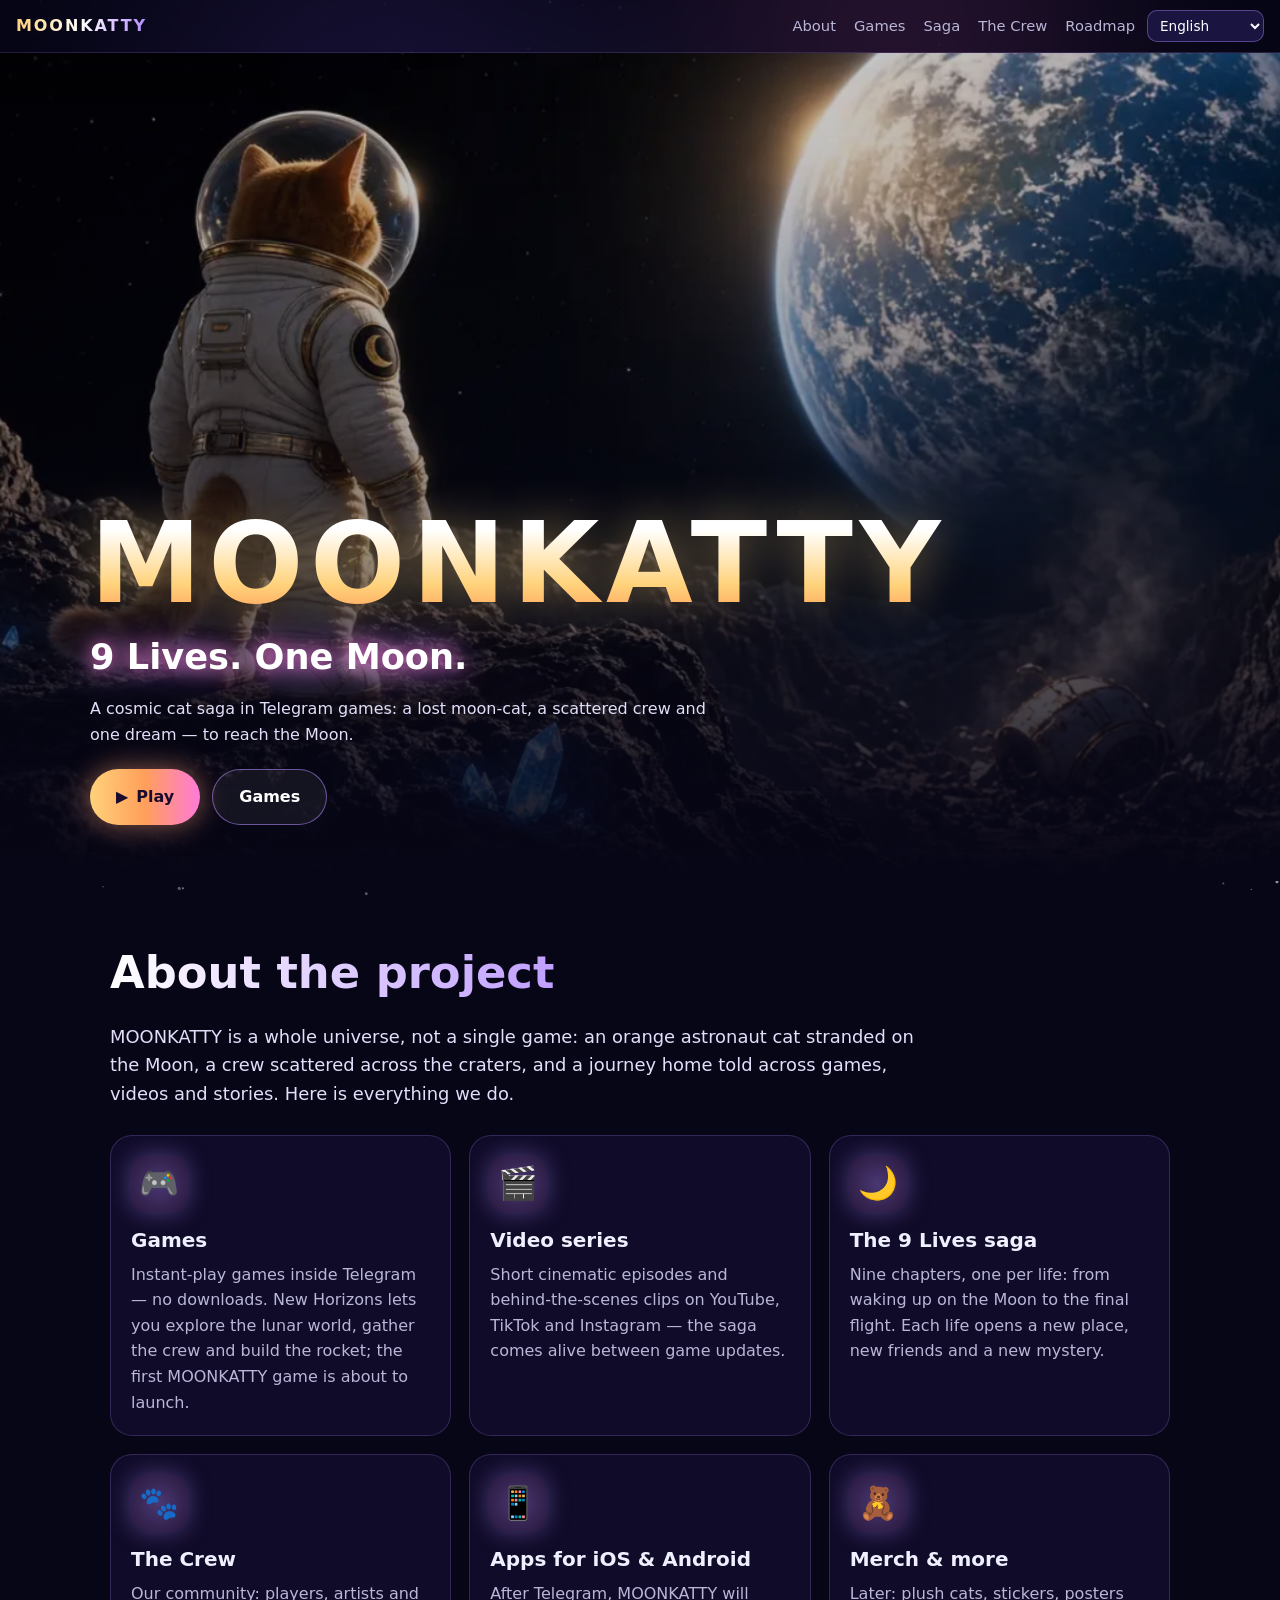
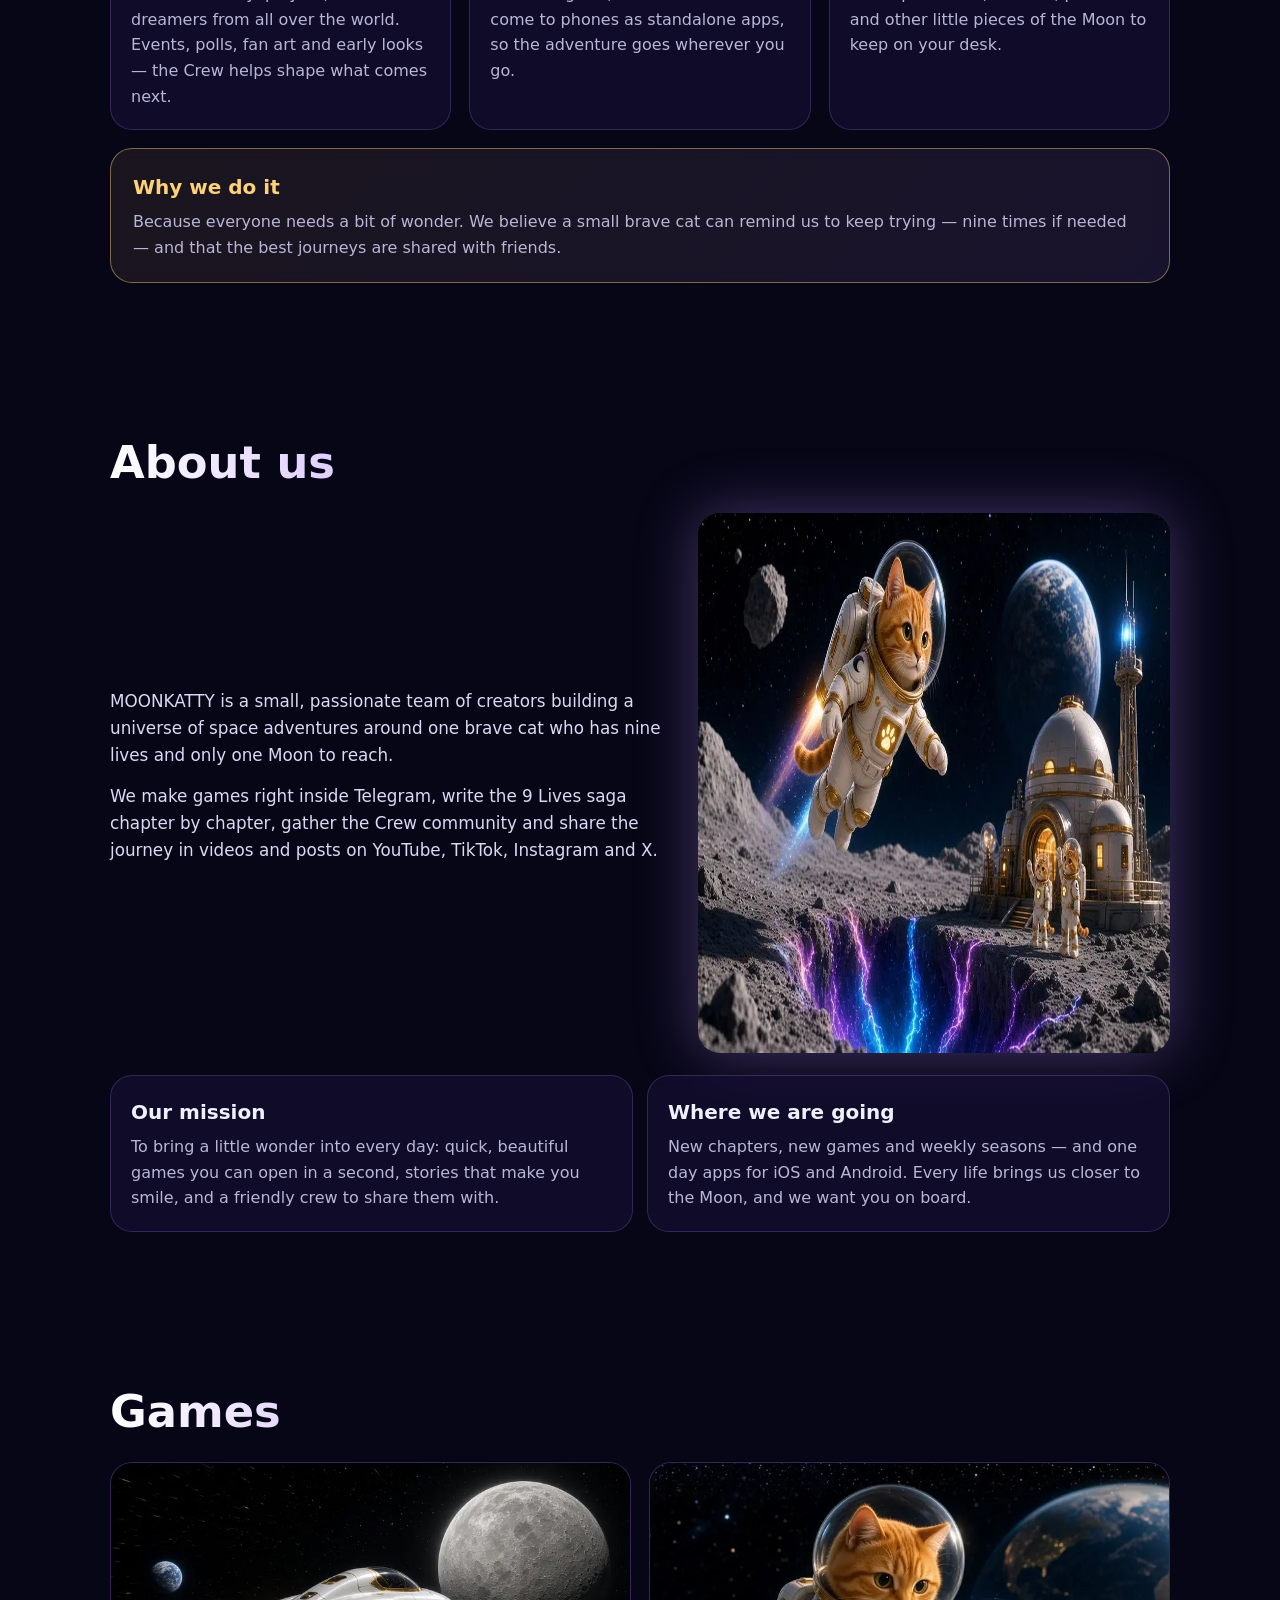
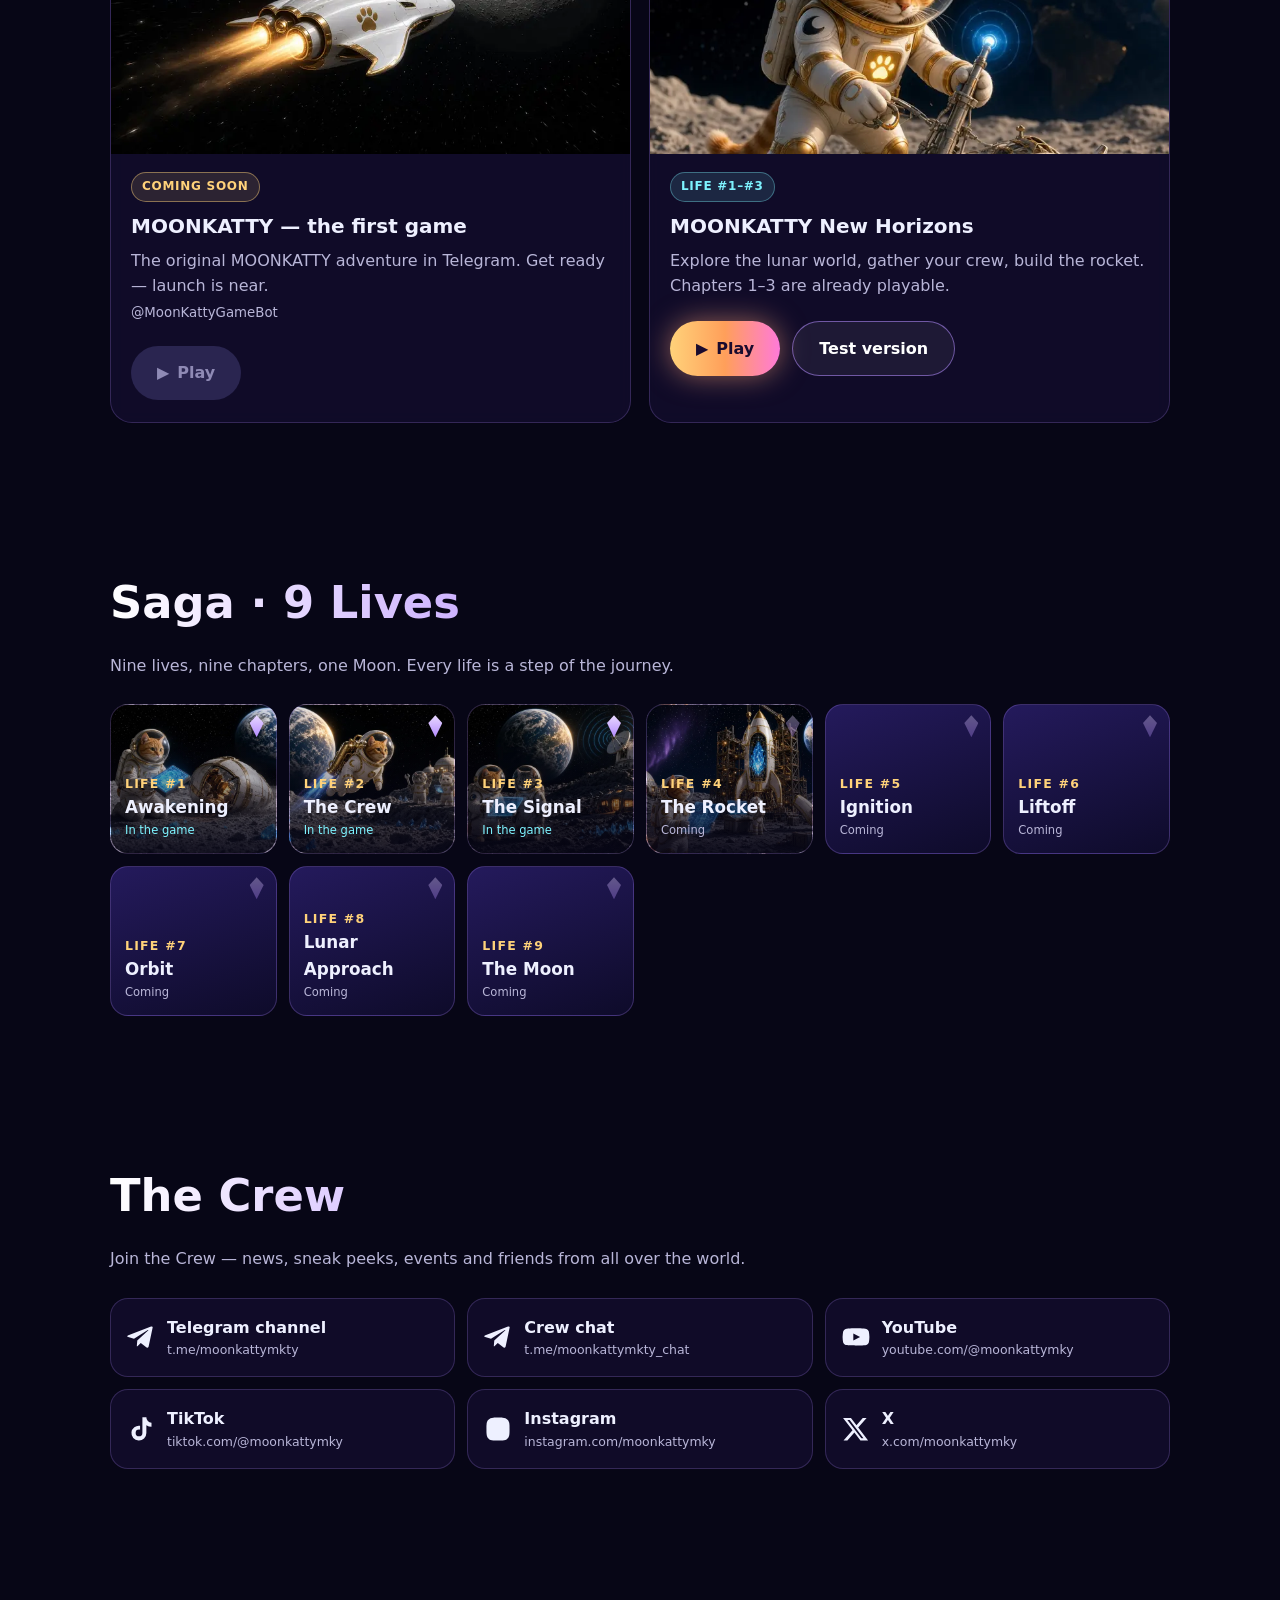
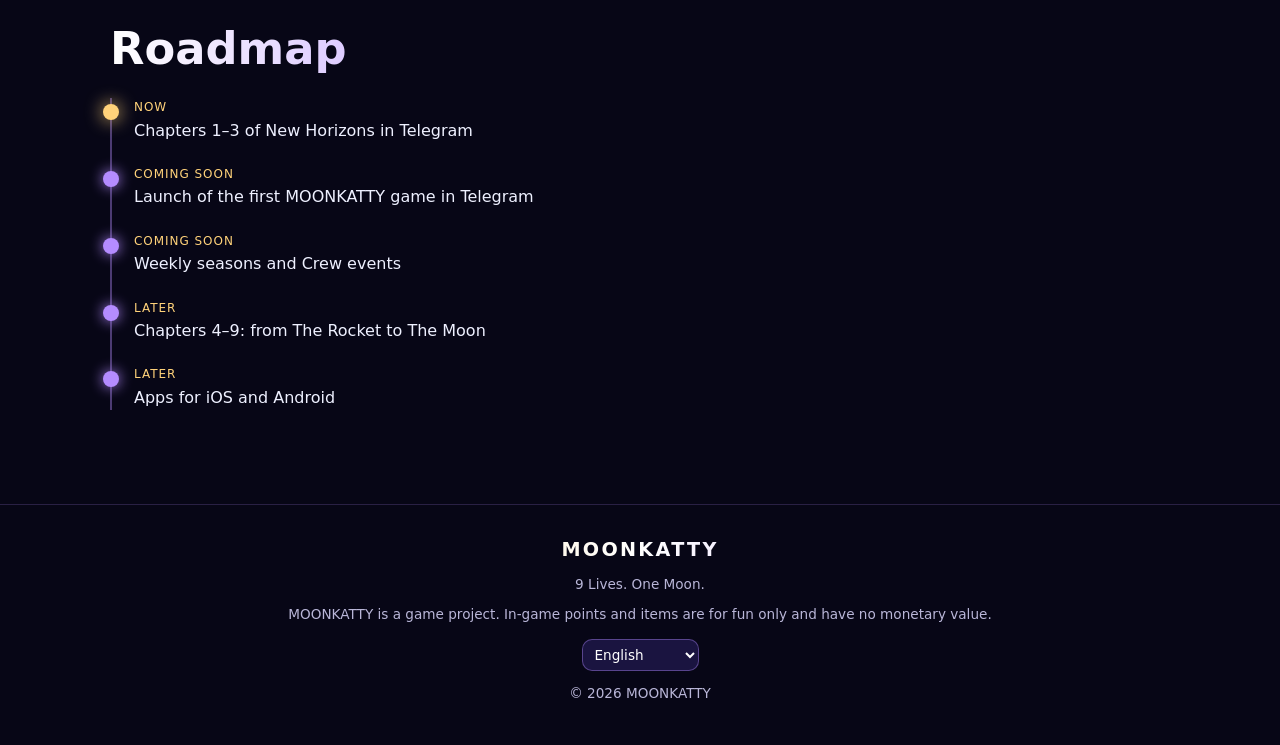
==== commit 6fb66277: "Add detailed 'About the project' section (13 languages)" ====
--- a/index.html
+++ b/index.html
@@ -4,10 +4,10 @@
 
 <link rel="canonical" href="https://moonkattymky.github.io/moonkatty-site/"><meta property="og:type" content="website"><meta property="og:site_name" content="MOONKATTY"><meta property="og:url" content="https://moonkattymky.github.io/moonkatty-site/"><meta property="og:title" content="MOONKATTY — 9 Lives. One Moon."><meta property="og:description" content="A cosmic cat saga in Telegram games. Play MOONKATTY New Horizons and join the Crew."><meta property="og:image" content="https://moonkattymky.github.io/moonkatty-site/img/og.jpg"><meta property="og:image:width" content="1200"><meta property="og:image:height" content="630"><meta name="twitter:card" content="summary_large_image"><meta name="twitter:site" content="@moonkattymky"><meta name="twitter:title" content="MOONKATTY — 9 Lives. One Moon."><meta name="twitter:description" content="A cosmic cat saga in Telegram games. Play MOONKATTY New Horizons and join the Crew."><meta name="twitter:image" content="https://moonkattymky.github.io/moonkatty-site/img/og.jpg"><link rel="icon" type="image/png" sizes="32x32" href="https://moonkattymky.github.io/moonkatty-site/img/favicon-32.png"><link rel="apple-touch-icon" href="https://moonkattymky.github.io/moonkatty-site/img/apple-touch-icon.png"><link rel="manifest" href="https://moonkattymky.github.io/moonkatty-site/manifest.webmanifest"><link rel="alternate" hreflang="en" href="https://moonkattymky.github.io/moonkatty-site/?lang=en"><link rel="alternate" hreflang="ru" href="https://moonkattymky.github.io/moonkatty-site/?lang=ru"><link rel="alternate" hreflang="uk" href="https://moonkattymky.github.io/moonkatty-site/?lang=uk"><link rel="alternate" hreflang="es" href="https://moonkattymky.github.io/moonkatty-site/?lang=es"><link rel="alternate" hreflang="pt" href="https://moonkattymky.github.io/moonkatty-site/?lang=pt"><link rel="alternate" hreflang="de" href="https://moonkattymky.github.io/moonkatty-site/?lang=de"><link rel="alternate" hreflang="fr" href="https://moonkattymky.github.io/moonkatty-site/?lang=fr"><link rel="alternate" hreflang="it" href="https://moonkattymky.github.io/moonkatty-site/?lang=it"><link rel="alternate" hreflang="tr" href="https://moonkattymky.github.io/moonkatty-site/?lang=tr"><link rel="alternate" hreflang="he" href="https://moonkattymky.github.io/moonkatty-site/?lang=he"><link rel="alternate" hreflang="ar" href="https://moonkattymky.github.io/moonkatty-site/?lang=ar"><link rel="alternate" hreflang="ko" href="https://moonkattymky.github.io/moonkatty-site/?lang=ko"><link rel="alternate" hreflang="zh" href="https://moonkattymky.github.io/moonkatty-site/?lang=zh"><link rel="alternate" hreflang="x-default" href="https://moonkattymky.github.io/moonkatty-site/"><link rel="preload" as="image" href="img/hero.webp"><link rel="stylesheet" href="style.css"></head><body>
 <canvas id="stars" aria-hidden="true"></canvas><div class="aurora" aria-hidden="true"></div>
-<a href="#about" class="skip">Skip</a><header><a class="logo" href="#top">MOONKATTY</a><nav><a href="#about" data-i="nav_about"></a><a href="#games" data-i="nav_games"></a><a href="#saga" data-i="nav_saga"></a><a href="#crew" data-i="nav_crew"></a><a href="#road" data-i="nav_road"></a></nav><select class="lang"></select></header>
+<a href="#project" class="skip">Skip</a><header><a class="logo" href="#top">MOONKATTY</a><nav><a href="#project" data-i="nav_about"></a><a href="#games" data-i="nav_games"></a><a href="#saga" data-i="nav_saga"></a><a href="#crew" data-i="nav_crew"></a><a href="#road" data-i="nav_road"></a></nav><select class="lang"></select></header>
 <main id="main"><div class="hero" id="top"><div class="bg"></div><div class="in"><h1 dir="ltr">MOONKATTY</h1><div class="slogan" dir="ltr" style="unicode-bidi:isolate">9 Lives. One Moon.</div><p class="lead" data-i="hero_p"></p>
 <div class="btns"><a class="btn main" href="https://t.me/MoonkattyHorizonsBot/Play" target="_blank" rel="noopener">▶ <span data-i="play"></span></a><a class="btn ghost" href="#games" data-i="nav_games"></a></div></div></div>
-<section id="about" class="reveal"><h2 data-i="about_t"></h2><div class="about"><div><p data-i="about_p1"></p><p data-i="about_p2"></p></div><img src="img/crew.webp" alt="MOONKATTY crew" loading="lazy" width="960" height="540"></div>
+<section id="project" class="reveal"><h2 data-i="ap_t"></h2><p class="sub big" data-i="ap_i"></p><div class="grid g3 feats"><div class="card feat"><div class="fi" aria-hidden="true">🎮</div><h3 data-i="fg"></h3><p data-i="fg_d"></p></div><div class="card feat"><div class="fi" aria-hidden="true">🎬</div><h3 data-i="fv"></h3><p data-i="fv_d"></p></div><div class="card feat"><div class="fi" aria-hidden="true">🌙</div><h3 data-i="fs"></h3><p data-i="fs_d"></p></div><div class="card feat"><div class="fi" aria-hidden="true">🐾</div><h3 data-i="fc"></h3><p data-i="fc_d"></p></div><div class="card feat"><div class="fi" aria-hidden="true">📱</div><h3 data-i="fa"></h3><p data-i="fa_d"></p></div><div class="card feat"><div class="fi" aria-hidden="true">🧸</div><h3 data-i="fm"></h3><p data-i="fm_d"></p></div></div><div class="card why"><h3 data-i="why_t"></h3><p data-i="why_p"></p></div></section><section id="about" class="reveal"><h2 data-i="about_t"></h2><div class="about"><div><p data-i="about_p1"></p><p data-i="about_p2"></p></div><img src="img/crew.webp" alt="MOONKATTY crew" loading="lazy" width="960" height="540"></div>
 <div class="mv"><div class="card"><h3 data-i="mis_t"></h3><p data-i="mis_p"></p></div><div class="card"><h3 data-i="vis_t"></h3><p data-i="vis_p"></p></div></div></section>
 <section id="games" class="reveal"><h2 data-i="games_t"></h2><div class="grid g2">
 <div class="card"><img src="img/game1.webp" alt="MOONKATTY" loading="lazy" width="800" height="450"><div class="bd"><span class="tag soon" data-i="soon"></span><h3 data-i="g1_t"></h3><p data-i="g1_d"></p><small style="color:var(--mut)">@MoonKattyGameBot</small><div class="btns"><a class="btn main" aria-disabled="true" tabindex="-1" data-href="https://t.me/MoonKattyGameBot">▶ <span data-i="play"></span></a></div></div></div>
@@ -17,4 +17,4 @@
 <section id="crew" class="reveal"><h2 data-i="crew_t"></h2><p class="sub" data-i="crew_d"></p><div class="soc"><a href="https://t.me/moonkattymkty" target="_blank" rel="noopener"><svg viewBox="0 0 24 24" aria-hidden="true"><path d="M21.9 4.3 18.6 20c-.2 1.1-.9 1.4-1.8.9l-5-3.7-2.4 2.3c-.3.3-.5.5-1 .5l.4-5.1 9.3-8.4c.4-.4-.1-.6-.6-.2L6 13.5 1 12c-1.1-.3-1.1-1.1.2-1.6L20.6 3c.9-.3 1.7.2 1.3 1.3z"/></svg><div><span data-i="ch"></span><small>t.me/moonkattymkty</small></div></a><a href="https://t.me/moonkattymkty_chat" target="_blank" rel="noopener"><svg viewBox="0 0 24 24" aria-hidden="true"><path d="M21.9 4.3 18.6 20c-.2 1.1-.9 1.4-1.8.9l-5-3.7-2.4 2.3c-.3.3-.5.5-1 .5l.4-5.1 9.3-8.4c.4-.4-.1-.6-.6-.2L6 13.5 1 12c-1.1-.3-1.1-1.1.2-1.6L20.6 3c.9-.3 1.7.2 1.3 1.3z"/></svg><div><span data-i="chat"></span><small>t.me/moonkattymkty_chat</small></div></a><a href="https://youtube.com/@moonkattymky" target="_blank" rel="noopener"><svg viewBox="0 0 24 24" aria-hidden="true"><path d="M23 7.2a3 3 0 0 0-2.1-2.1C19 4.6 12 4.6 12 4.6s-7 0-8.9.5A3 3 0 0 0 1 7.2 31 31 0 0 0 .5 12 31 31 0 0 0 1 16.8a3 3 0 0 0 2.1 2.1c1.9.5 8.9.5 8.9.5s7 0 8.9-.5a3 3 0 0 0 2.1-2.1 31 31 0 0 0 .5-4.8 31 31 0 0 0-.5-4.8zM9.7 15.1V8.9l5.8 3.1z"/></svg><div>YouTube<small>youtube.com/@moonkattymky</small></div></a><a href="https://tiktok.com/@moonkattymky" target="_blank" rel="noopener"><svg viewBox="0 0 24 24" aria-hidden="true"><path d="M16.6 2h-3.4v13.4a2.9 2.9 0 1 1-2.9-2.9c.3 0 .6 0 .9.1V9.2a6.4 6.4 0 1 0 5.4 6.3V8.7a8 8 0 0 0 4.4 1.4V6.7a4.6 4.6 0 0 1-4.4-4.7z"/></svg><div>TikTok<small>tiktok.com/@moonkattymky</small></div></a><a href="https://instagram.com/moonkattymky" target="_blank" rel="noopener"><svg viewBox="0 0 24 24" aria-hidden="true"><path d="M12 7a5 5 0 1 0 0 10 5 5 0 0 0 0-10zm0 8.2a3.2 3.2 0 1 1 0-6.4 3.2 3.2 0 0 1 0 6.4zM17.3 5.5a1.2 1.2 0 1 0 0 2.4 1.2 1.2 0 0 0 0-2.4zM12 2.2c-2.7 0-3 0-4 .1-3.6.2-5.6 2.2-5.8 5.8-.1 1-.1 1.3-.1 3.9s0 3 .1 4c.2 3.6 2.2 5.6 5.8 5.8 1 .1 1.3.1 4 .1s3 0 4-.1c3.6-.2 5.6-2.2 5.8-5.8.1-1 .1-1.3.1-4s0-3-.1-3.9c-.2-3.6-2.2-5.6-5.8-5.8-1-.1-1.3-.1-4-.1z"/></svg><div>Instagram<small>instagram.com/moonkattymky</small></div></a><a href="https://x.com/moonkattymky" target="_blank" rel="noopener"><svg viewBox="0 0 24 24" aria-hidden="true"><path d="M17.8 2.5h3.3l-7.2 8.2 8.5 11.2h-6.6l-5.2-6.8-6 6.8H1.3l7.7-8.8L.9 2.5h6.8l4.7 6.2zm-1.2 17.4h1.8L6.6 4.3h-2z"/></svg><div>X<small>x.com/moonkattymky</small></div></a></div></section>
 <section id="road" class="reveal"><h2 data-i="road_t"></h2><ol class="road"><li class="now"><em data-i="now"></em><span data-i="r1"></span></li><li><em data-i="soon"></em><span data-i="r2"></span></li><li><em data-i="soon"></em><span data-i="r3"></span></li><li><em data-i="later"></em><span data-i="r4"></span></li><li><em data-i="later"></em><span data-i="r5"></span></li></ol></section>
 </main><footer><span class="logo">MOONKATTY</span><div dir="ltr">9 Lives. One Moon.</div><p data-i="foot" style="margin-top:8px"></p><select class="lang"></select><p style="margin-top:12px">© 2026 MOONKATTY</p></footer>
-<script src="i18n.js"></script><script src="app.js"></script></body></html>+<script src="i18n.js"></script><script src="i18n-about.js"></script><script src="app.js"></script></body></html>
--- a/style.css
+++ b/style.css
@@ -85,3 +85,8 @@
 .skip{position:absolute;top:-60px;left:8px;z-index:99;background:var(--gold);color:#000;padding:8px 12px}.skip:focus{top:8px}
 a:focus-visible,.btn:focus-visible,select:focus-visible{outline:2px solid var(--gold);outline-offset:3px}
 @media(prefers-reduced-motion:reduce){.aurora{opacity:.4}}
+.sub.big{font-size:1.12rem;color:#e3defa;max-width:820px}
+.feats{grid-template-columns:repeat(auto-fill,minmax(min(100%,260px),1fr))}
+.feat{padding:20px}.fi{font-size:2rem;width:56px;height:56px;display:grid;place-items:center;border-radius:16px;margin-bottom:12px;background:radial-gradient(circle,rgba(180,140,255,.35),rgba(255,122,217,.1));box-shadow:0 0 24px rgba(180,140,255,.4)}
+.why{margin-top:18px;padding:22px;border-color:rgba(255,210,122,.45);background:linear-gradient(135deg,rgba(255,210,122,.08),rgba(180,140,255,.1))}.why h3{color:var(--gold)}
+#project{padding-top:56px}
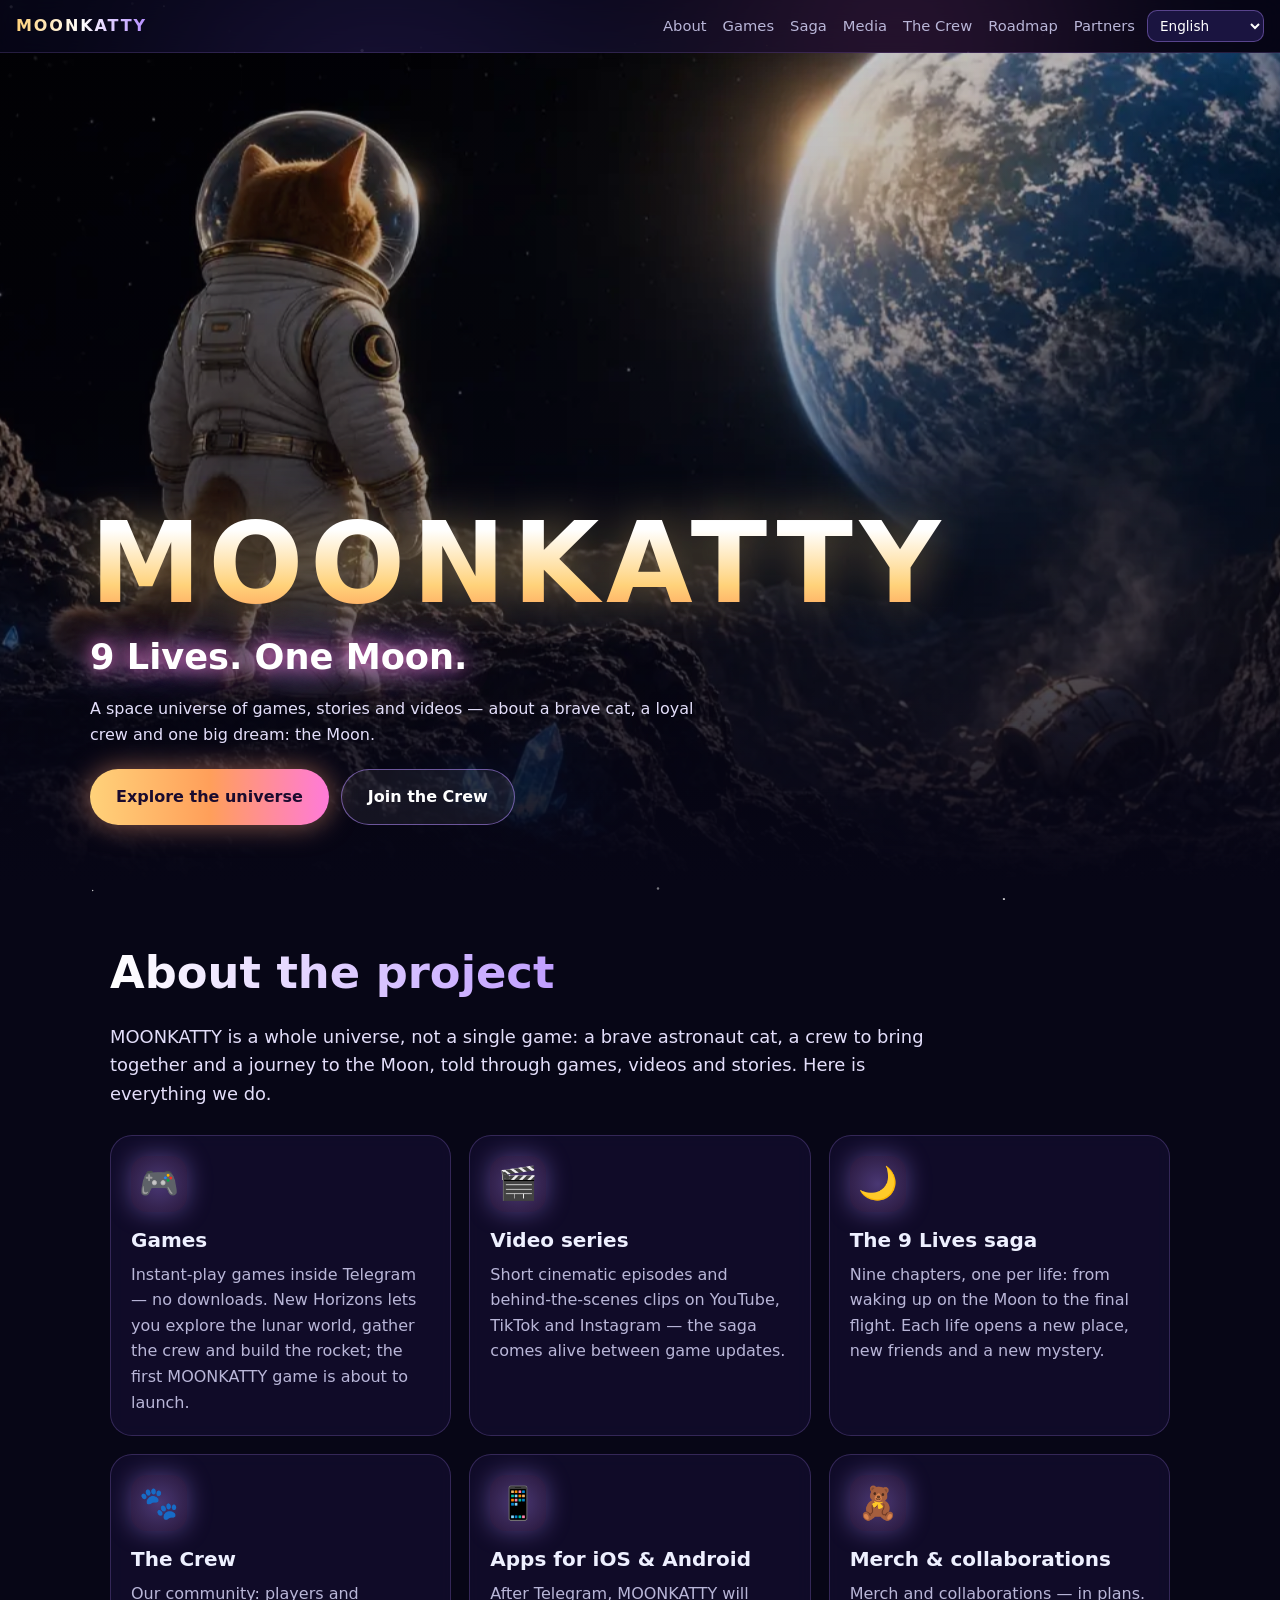
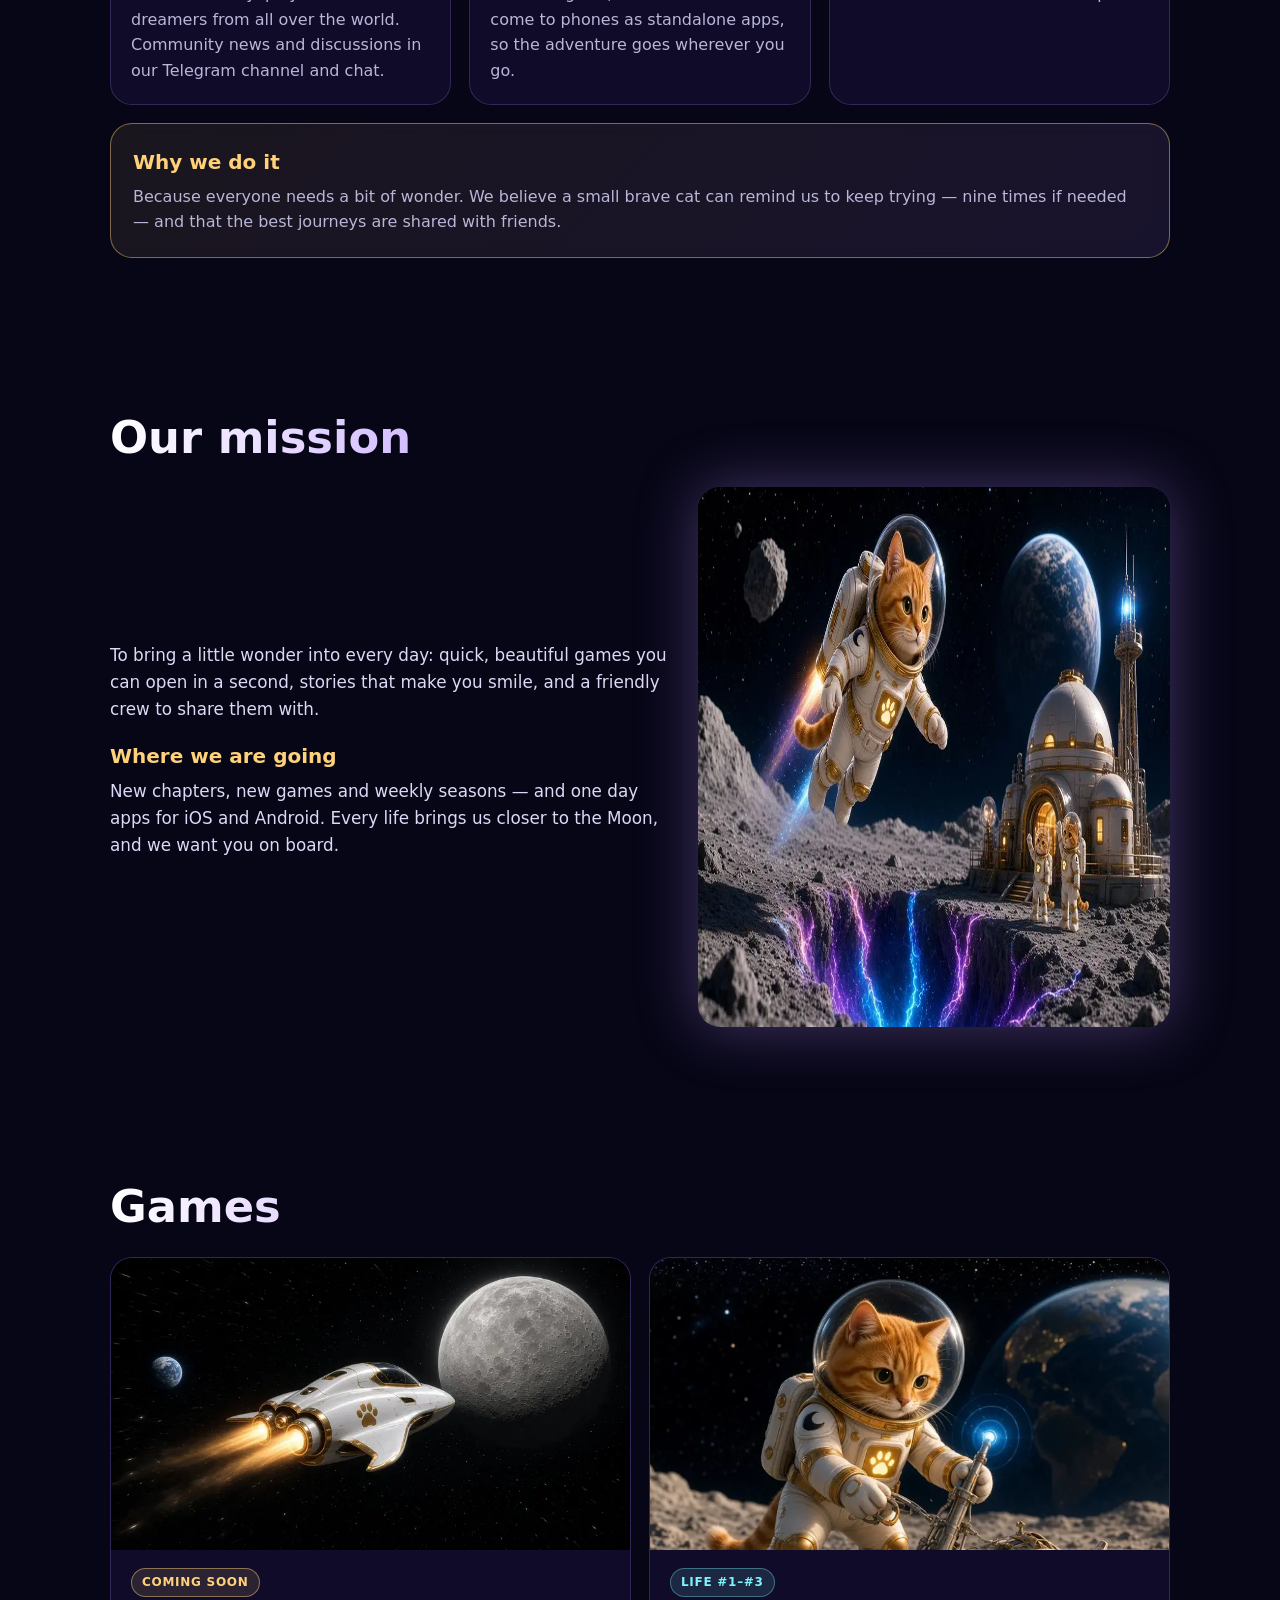
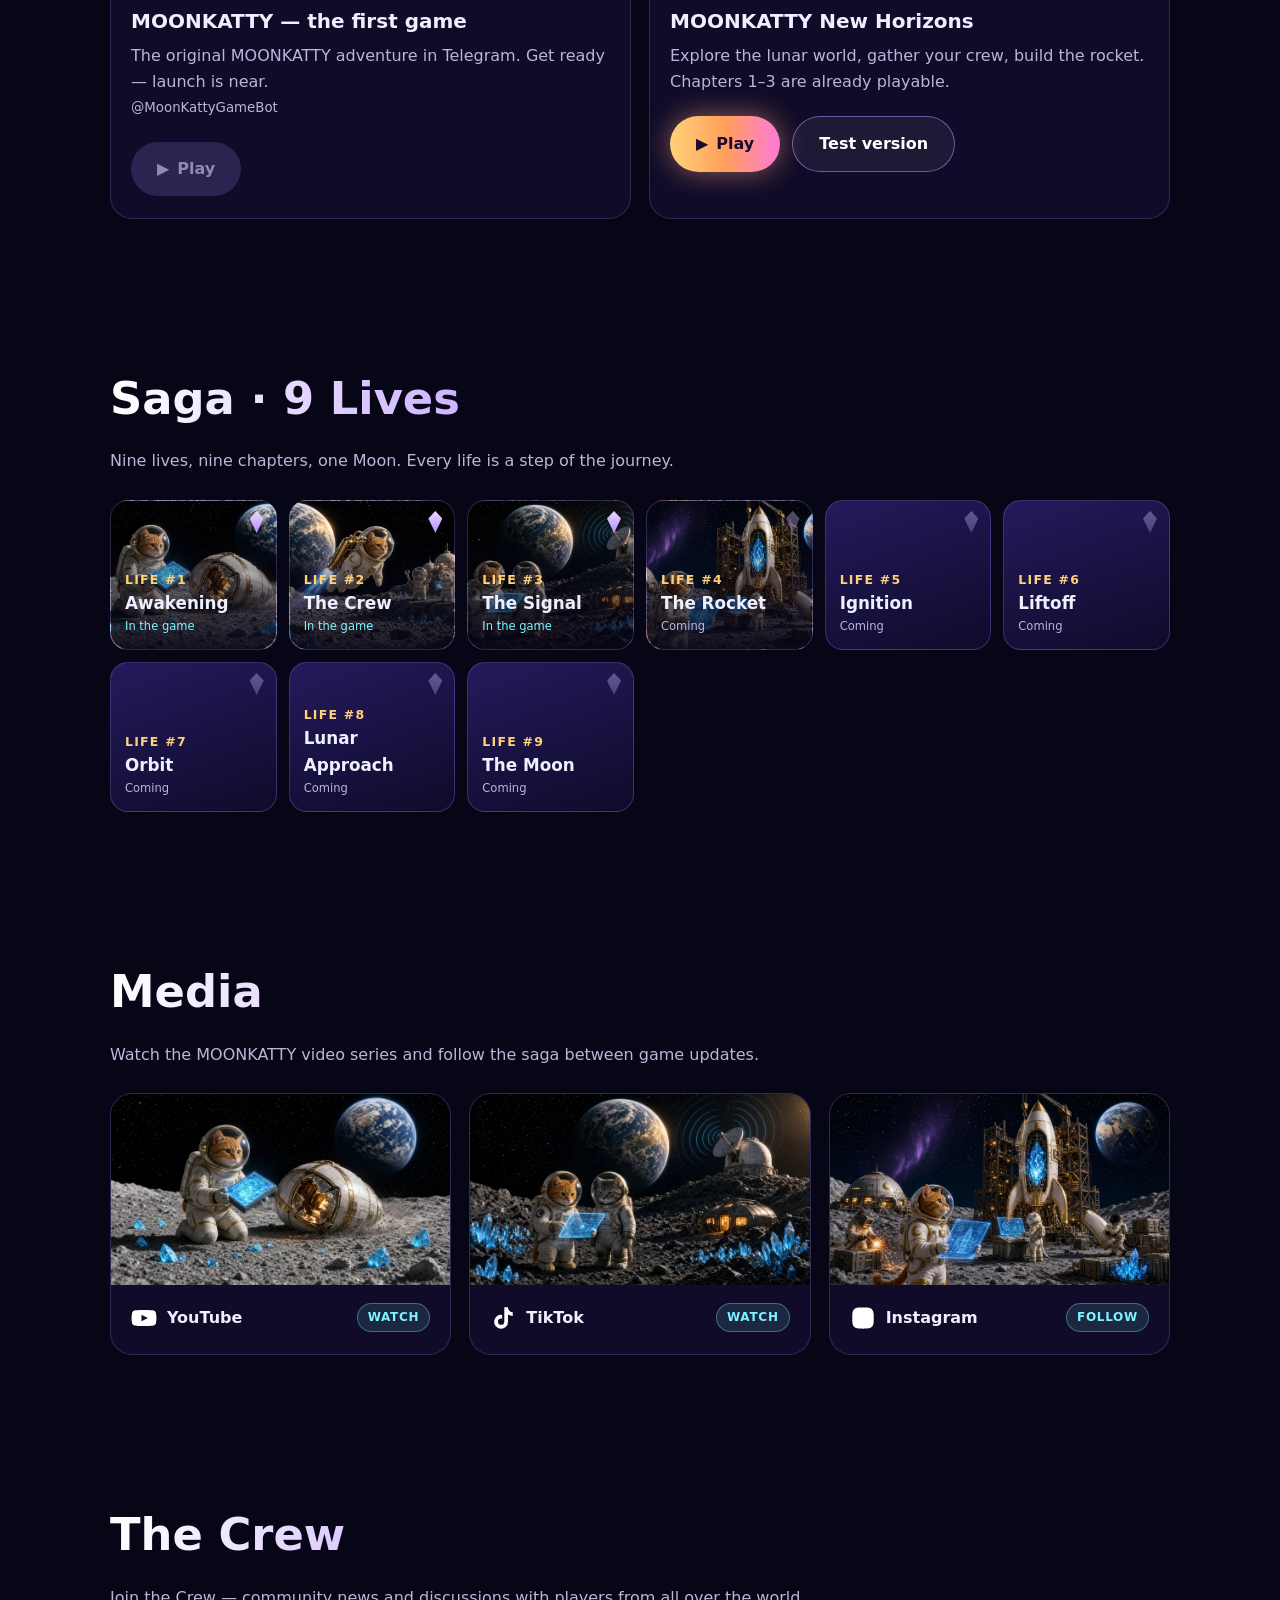
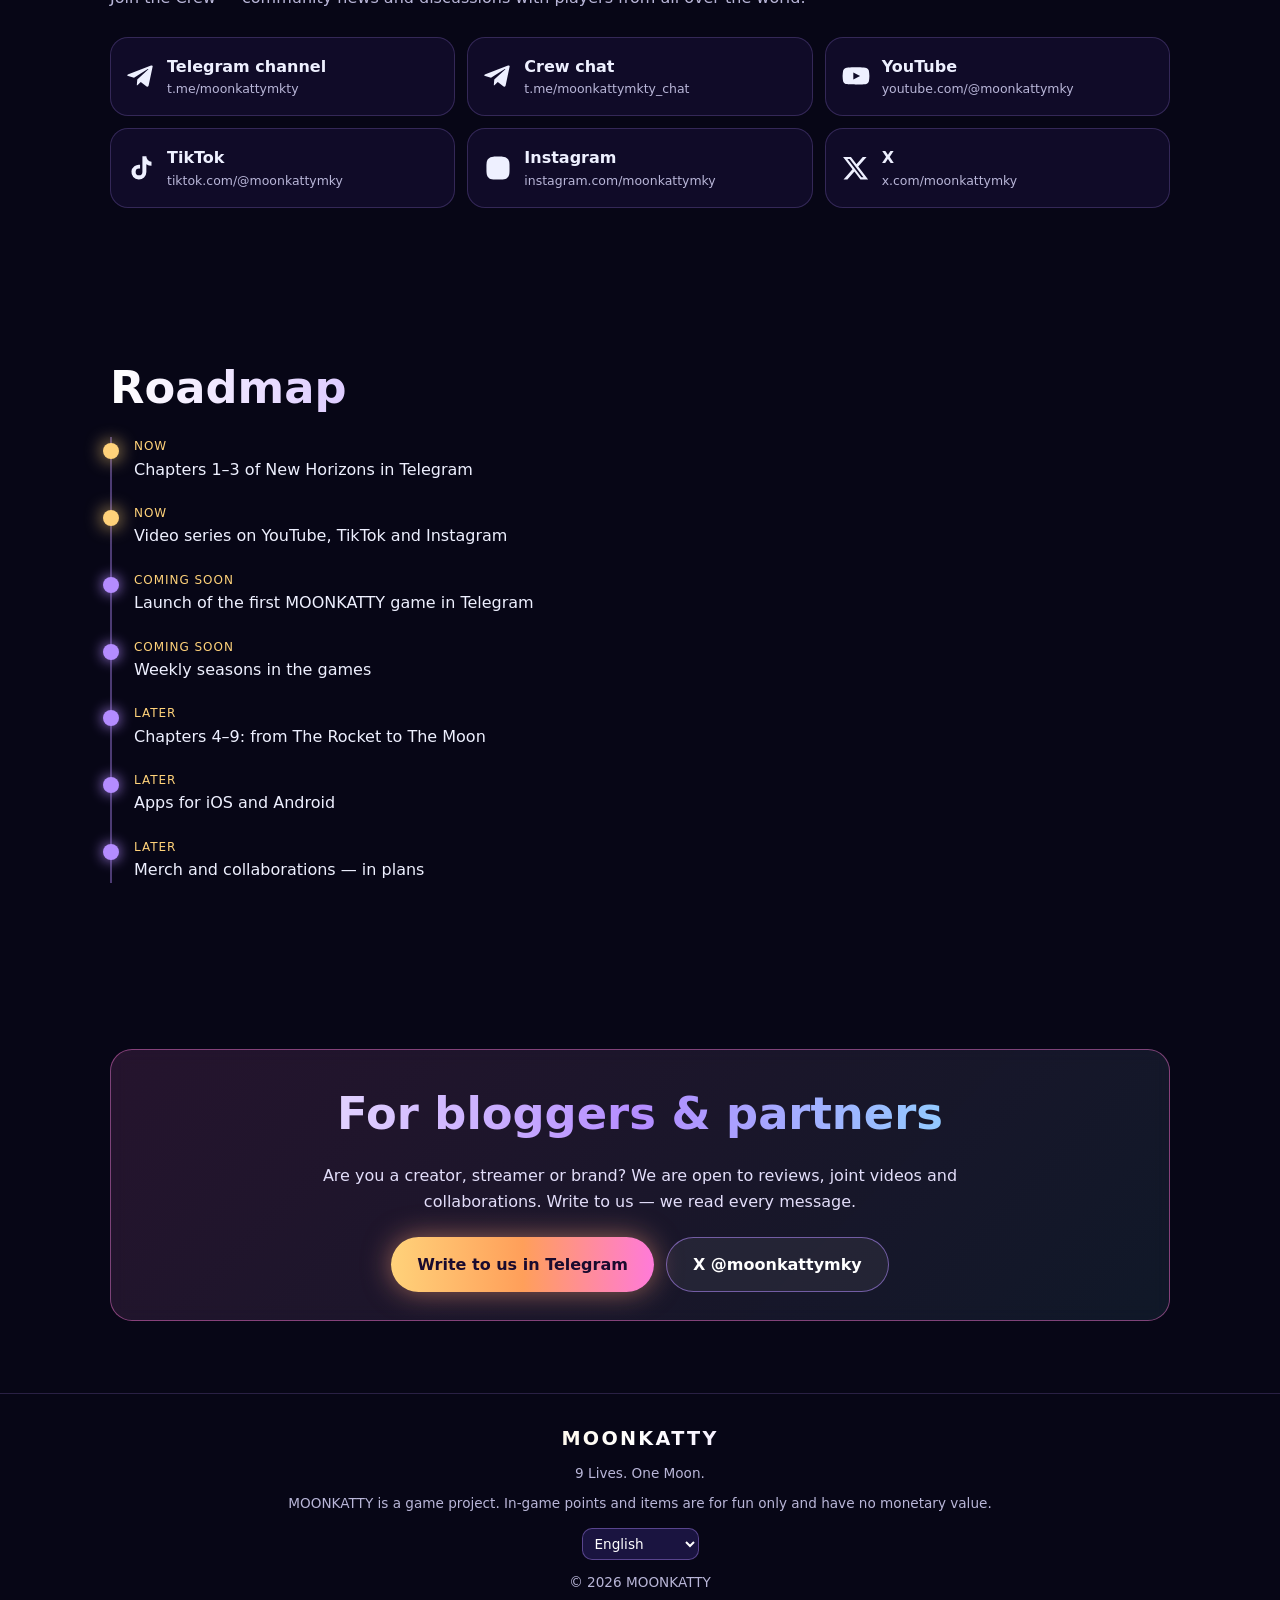
==== commit cc78edf2: "Brand rework: burger nav, brand hero, Media, Partners, whole-project roadmap, Our mission" ====
--- a/index.html
+++ b/index.html
@@ -4,17 +4,16 @@
 
 <link rel="canonical" href="https://moonkattymky.github.io/moonkatty-site/"><meta property="og:type" content="website"><meta property="og:site_name" content="MOONKATTY"><meta property="og:url" content="https://moonkattymky.github.io/moonkatty-site/"><meta property="og:title" content="MOONKATTY — 9 Lives. One Moon."><meta property="og:description" content="A cosmic cat saga in Telegram games. Play MOONKATTY New Horizons and join the Crew."><meta property="og:image" content="https://moonkattymky.github.io/moonkatty-site/img/og.jpg"><meta property="og:image:width" content="1200"><meta property="og:image:height" content="630"><meta name="twitter:card" content="summary_large_image"><meta name="twitter:site" content="@moonkattymky"><meta name="twitter:title" content="MOONKATTY — 9 Lives. One Moon."><meta name="twitter:description" content="A cosmic cat saga in Telegram games. Play MOONKATTY New Horizons and join the Crew."><meta name="twitter:image" content="https://moonkattymky.github.io/moonkatty-site/img/og.jpg"><link rel="icon" type="image/png" sizes="32x32" href="https://moonkattymky.github.io/moonkatty-site/img/favicon-32.png"><link rel="apple-touch-icon" href="https://moonkattymky.github.io/moonkatty-site/img/apple-touch-icon.png"><link rel="manifest" href="https://moonkattymky.github.io/moonkatty-site/manifest.webmanifest"><link rel="alternate" hreflang="en" href="https://moonkattymky.github.io/moonkatty-site/?lang=en"><link rel="alternate" hreflang="ru" href="https://moonkattymky.github.io/moonkatty-site/?lang=ru"><link rel="alternate" hreflang="uk" href="https://moonkattymky.github.io/moonkatty-site/?lang=uk"><link rel="alternate" hreflang="es" href="https://moonkattymky.github.io/moonkatty-site/?lang=es"><link rel="alternate" hreflang="pt" href="https://moonkattymky.github.io/moonkatty-site/?lang=pt"><link rel="alternate" hreflang="de" href="https://moonkattymky.github.io/moonkatty-site/?lang=de"><link rel="alternate" hreflang="fr" href="https://moonkattymky.github.io/moonkatty-site/?lang=fr"><link rel="alternate" hreflang="it" href="https://moonkattymky.github.io/moonkatty-site/?lang=it"><link rel="alternate" hreflang="tr" href="https://moonkattymky.github.io/moonkatty-site/?lang=tr"><link rel="alternate" hreflang="he" href="https://moonkattymky.github.io/moonkatty-site/?lang=he"><link rel="alternate" hreflang="ar" href="https://moonkattymky.github.io/moonkatty-site/?lang=ar"><link rel="alternate" hreflang="ko" href="https://moonkattymky.github.io/moonkatty-site/?lang=ko"><link rel="alternate" hreflang="zh" href="https://moonkattymky.github.io/moonkatty-site/?lang=zh"><link rel="alternate" hreflang="x-default" href="https://moonkattymky.github.io/moonkatty-site/"><link rel="preload" as="image" href="img/hero.webp"><link rel="stylesheet" href="style.css"></head><body>
 <canvas id="stars" aria-hidden="true"></canvas><div class="aurora" aria-hidden="true"></div>
-<a href="#project" class="skip">Skip</a><header><a class="logo" href="#top">MOONKATTY</a><nav><a href="#project" data-i="nav_about"></a><a href="#games" data-i="nav_games"></a><a href="#saga" data-i="nav_saga"></a><a href="#crew" data-i="nav_crew"></a><a href="#road" data-i="nav_road"></a></nav><select class="lang"></select></header>
+<a href="#project" class="skip">Skip</a><header><a class="logo" href="#top">MOONKATTY</a><button class="burger" aria-label="Menu" aria-expanded="false" aria-controls="nav"><span></span><span></span><span></span></button><nav id="nav"><a href="#project" data-i="nav_about"></a><a href="#games" data-i="nav_games"></a><a href="#saga" data-i="nav_saga"></a><a href="#media" data-i="nav_media"></a><a href="#crew" data-i="nav_crew"></a><a href="#road" data-i="nav_road"></a><a href="#partners" data-i="nav_part"></a></nav><select class="lang"></select></header>
 <main id="main"><div class="hero" id="top"><div class="bg"></div><div class="in"><h1 dir="ltr">MOONKATTY</h1><div class="slogan" dir="ltr" style="unicode-bidi:isolate">9 Lives. One Moon.</div><p class="lead" data-i="hero_p"></p>
-<div class="btns"><a class="btn main" href="https://t.me/MoonkattyHorizonsBot/Play" target="_blank" rel="noopener">▶ <span data-i="play"></span></a><a class="btn ghost" href="#games" data-i="nav_games"></a></div></div></div>
-<section id="project" class="reveal"><h2 data-i="ap_t"></h2><p class="sub big" data-i="ap_i"></p><div class="grid g3 feats"><div class="card feat"><div class="fi" aria-hidden="true">🎮</div><h3 data-i="fg"></h3><p data-i="fg_d"></p></div><div class="card feat"><div class="fi" aria-hidden="true">🎬</div><h3 data-i="fv"></h3><p data-i="fv_d"></p></div><div class="card feat"><div class="fi" aria-hidden="true">🌙</div><h3 data-i="fs"></h3><p data-i="fs_d"></p></div><div class="card feat"><div class="fi" aria-hidden="true">🐾</div><h3 data-i="fc"></h3><p data-i="fc_d"></p></div><div class="card feat"><div class="fi" aria-hidden="true">📱</div><h3 data-i="fa"></h3><p data-i="fa_d"></p></div><div class="card feat"><div class="fi" aria-hidden="true">🧸</div><h3 data-i="fm"></h3><p data-i="fm_d"></p></div></div><div class="card why"><h3 data-i="why_t"></h3><p data-i="why_p"></p></div></section><section id="about" class="reveal"><h2 data-i="about_t"></h2><div class="about"><div><p data-i="about_p1"></p><p data-i="about_p2"></p></div><img src="img/crew.webp" alt="MOONKATTY crew" loading="lazy" width="960" height="540"></div>
-<div class="mv"><div class="card"><h3 data-i="mis_t"></h3><p data-i="mis_p"></p></div><div class="card"><h3 data-i="vis_t"></h3><p data-i="vis_p"></p></div></div></section>
+<div class="btns"><a class="btn main" href="#project" data-i="cta_e"></a><a class="btn ghost" href="#crew" data-i="cta_j"></a></div></div></div>
+<section id="project" class="reveal"><h2 data-i="ap_t"></h2><p class="sub big" data-i="ap_i"></p><div class="grid g3 feats"><div class="card feat"><div class="fi" aria-hidden="true">🎮</div><h3 data-i="fg"></h3><p data-i="fg_d"></p></div><div class="card feat"><div class="fi" aria-hidden="true">🎬</div><h3 data-i="fv"></h3><p data-i="fv_d"></p></div><div class="card feat"><div class="fi" aria-hidden="true">🌙</div><h3 data-i="fs"></h3><p data-i="fs_d"></p></div><div class="card feat"><div class="fi" aria-hidden="true">🐾</div><h3 data-i="fc"></h3><p data-i="fc_d"></p></div><div class="card feat"><div class="fi" aria-hidden="true">📱</div><h3 data-i="fa"></h3><p data-i="fa_d"></p></div><div class="card feat"><div class="fi" aria-hidden="true">🧸</div><h3 data-i="fm"></h3><p data-i="fm_d"></p></div></div><div class="card why"><h3 data-i="why_t"></h3><p data-i="why_p"></p></div></section><section id="mission" class="reveal"><h2 data-i="mis_t"></h2><div class="about"><div><p data-i="mis_p"></p><h3 data-i="vis_t" style="margin-top:18px;color:var(--gold)"></h3><p data-i="vis_p"></p></div><img src="img/crew.webp" alt="MOONKATTY" loading="lazy" width="960" height="540"></div></section>
 <section id="games" class="reveal"><h2 data-i="games_t"></h2><div class="grid g2">
 <div class="card"><img src="img/game1.webp" alt="MOONKATTY" loading="lazy" width="800" height="450"><div class="bd"><span class="tag soon" data-i="soon"></span><h3 data-i="g1_t"></h3><p data-i="g1_d"></p><small style="color:var(--mut)">@MoonKattyGameBot</small><div class="btns"><a class="btn main" aria-disabled="true" tabindex="-1" data-href="https://t.me/MoonKattyGameBot">▶ <span data-i="play"></span></a></div></div></div>
 <div class="card"><img src="img/horizons.webp" alt="MOONKATTY New Horizons" loading="lazy" width="800" height="450"><div class="bd"><span class="tag">LIFE #1–#3</span><h3 data-i="g2_t"></h3><p data-i="g2_d"></p><div class="btns"><a class="btn main" href="https://t.me/MoonkattyHorizonsBot/Play" target="_blank" rel="noopener">▶ <span data-i="play"></span></a><a class="btn ghost" href="https://moonkattymky.github.io/moonkatty-horizons-play/" target="_blank" rel="noopener" data-i="test"></a></div></div></div>
 </div></section>
 <section id="saga" class="reveal"><h2 data-i="saga_t"></h2><p class="sub" data-i="saga_d"></p><div class="lives"><div class="life has " style="background-image:url(img/ch1.webp)"><div class="crys"></div><b>LIFE #1</b><span>Awakening</span><i data-i="ingame"></i></div><div class="life has " style="background-image:url(img/ch2.webp)"><div class="crys"></div><b>LIFE #2</b><span>The Crew</span><i data-i="ingame"></i></div><div class="life has " style="background-image:url(img/ch3.webp)"><div class="crys"></div><b>LIFE #3</b><span>The Signal</span><i data-i="ingame"></i></div><div class="life has lock" style="background-image:url(img/ch4.webp)"><div class="crys"></div><b>LIFE #4</b><span>The Rocket</span><i data-i="next"></i></div><div class="life  lock"><div class="crys"></div><b>LIFE #5</b><span>Ignition</span><i data-i="next"></i></div><div class="life  lock"><div class="crys"></div><b>LIFE #6</b><span>Liftoff</span><i data-i="next"></i></div><div class="life  lock"><div class="crys"></div><b>LIFE #7</b><span>Orbit</span><i data-i="next"></i></div><div class="life  lock"><div class="crys"></div><b>LIFE #8</b><span>Lunar Approach</span><i data-i="next"></i></div><div class="life  lock"><div class="crys"></div><b>LIFE #9</b><span>The Moon</span><i data-i="next"></i></div></div></section>
-<section id="crew" class="reveal"><h2 data-i="crew_t"></h2><p class="sub" data-i="crew_d"></p><div class="soc"><a href="https://t.me/moonkattymkty" target="_blank" rel="noopener"><svg viewBox="0 0 24 24" aria-hidden="true"><path d="M21.9 4.3 18.6 20c-.2 1.1-.9 1.4-1.8.9l-5-3.7-2.4 2.3c-.3.3-.5.5-1 .5l.4-5.1 9.3-8.4c.4-.4-.1-.6-.6-.2L6 13.5 1 12c-1.1-.3-1.1-1.1.2-1.6L20.6 3c.9-.3 1.7.2 1.3 1.3z"/></svg><div><span data-i="ch"></span><small>t.me/moonkattymkty</small></div></a><a href="https://t.me/moonkattymkty_chat" target="_blank" rel="noopener"><svg viewBox="0 0 24 24" aria-hidden="true"><path d="M21.9 4.3 18.6 20c-.2 1.1-.9 1.4-1.8.9l-5-3.7-2.4 2.3c-.3.3-.5.5-1 .5l.4-5.1 9.3-8.4c.4-.4-.1-.6-.6-.2L6 13.5 1 12c-1.1-.3-1.1-1.1.2-1.6L20.6 3c.9-.3 1.7.2 1.3 1.3z"/></svg><div><span data-i="chat"></span><small>t.me/moonkattymkty_chat</small></div></a><a href="https://youtube.com/@moonkattymky" target="_blank" rel="noopener"><svg viewBox="0 0 24 24" aria-hidden="true"><path d="M23 7.2a3 3 0 0 0-2.1-2.1C19 4.6 12 4.6 12 4.6s-7 0-8.9.5A3 3 0 0 0 1 7.2 31 31 0 0 0 .5 12 31 31 0 0 0 1 16.8a3 3 0 0 0 2.1 2.1c1.9.5 8.9.5 8.9.5s7 0 8.9-.5a3 3 0 0 0 2.1-2.1 31 31 0 0 0 .5-4.8 31 31 0 0 0-.5-4.8zM9.7 15.1V8.9l5.8 3.1z"/></svg><div>YouTube<small>youtube.com/@moonkattymky</small></div></a><a href="https://tiktok.com/@moonkattymky" target="_blank" rel="noopener"><svg viewBox="0 0 24 24" aria-hidden="true"><path d="M16.6 2h-3.4v13.4a2.9 2.9 0 1 1-2.9-2.9c.3 0 .6 0 .9.1V9.2a6.4 6.4 0 1 0 5.4 6.3V8.7a8 8 0 0 0 4.4 1.4V6.7a4.6 4.6 0 0 1-4.4-4.7z"/></svg><div>TikTok<small>tiktok.com/@moonkattymky</small></div></a><a href="https://instagram.com/moonkattymky" target="_blank" rel="noopener"><svg viewBox="0 0 24 24" aria-hidden="true"><path d="M12 7a5 5 0 1 0 0 10 5 5 0 0 0 0-10zm0 8.2a3.2 3.2 0 1 1 0-6.4 3.2 3.2 0 0 1 0 6.4zM17.3 5.5a1.2 1.2 0 1 0 0 2.4 1.2 1.2 0 0 0 0-2.4zM12 2.2c-2.7 0-3 0-4 .1-3.6.2-5.6 2.2-5.8 5.8-.1 1-.1 1.3-.1 3.9s0 3 .1 4c.2 3.6 2.2 5.6 5.8 5.8 1 .1 1.3.1 4 .1s3 0 4-.1c3.6-.2 5.6-2.2 5.8-5.8.1-1 .1-1.3.1-4s0-3-.1-3.9c-.2-3.6-2.2-5.6-5.8-5.8-1-.1-1.3-.1-4-.1z"/></svg><div>Instagram<small>instagram.com/moonkattymky</small></div></a><a href="https://x.com/moonkattymky" target="_blank" rel="noopener"><svg viewBox="0 0 24 24" aria-hidden="true"><path d="M17.8 2.5h3.3l-7.2 8.2 8.5 11.2h-6.6l-5.2-6.8-6 6.8H1.3l7.7-8.8L.9 2.5h6.8l4.7 6.2zm-1.2 17.4h1.8L6.6 4.3h-2z"/></svg><div>X<small>x.com/moonkattymky</small></div></a></div></section>
-<section id="road" class="reveal"><h2 data-i="road_t"></h2><ol class="road"><li class="now"><em data-i="now"></em><span data-i="r1"></span></li><li><em data-i="soon"></em><span data-i="r2"></span></li><li><em data-i="soon"></em><span data-i="r3"></span></li><li><em data-i="later"></em><span data-i="r4"></span></li><li><em data-i="later"></em><span data-i="r5"></span></li></ol></section>
+<section id="media" class="reveal"><h2 data-i="media_t"></h2><p class="sub" data-i="media_d"></p><div class="grid g3"><a class="card media" href="https://youtube.com/@moonkattymky" target="_blank" rel="noopener"><img src="img/ch1.webp" alt="" loading="lazy" width="800" height="450"><div class="bd"><svg viewBox="0 0 24 24" aria-hidden="true"><path d="M23 7.2a3 3 0 0 0-2.1-2.1C19 4.6 12 4.6 12 4.6s-7 0-8.9.5A3 3 0 0 0 1 7.2 31 31 0 0 0 .5 12 31 31 0 0 0 1 16.8a3 3 0 0 0 2.1 2.1c1.9.5 8.9.5 8.9.5s7 0 8.9-.5a3 3 0 0 0 2.1-2.1 31 31 0 0 0 .5-4.8 31 31 0 0 0-.5-4.8zM9.7 15.1V8.9l5.8 3.1z"/></svg><b>YouTube</b><span class="tag" data-i="watch"></span></div></a><a class="card media" href="https://tiktok.com/@moonkattymky" target="_blank" rel="noopener"><img src="img/ch3.webp" alt="" loading="lazy" width="800" height="450"><div class="bd"><svg viewBox="0 0 24 24" aria-hidden="true"><path d="M16.6 2h-3.4v13.4a2.9 2.9 0 1 1-2.9-2.9c.3 0 .6 0 .9.1V9.2a6.4 6.4 0 1 0 5.4 6.3V8.7a8 8 0 0 0 4.4 1.4V6.7a4.6 4.6 0 0 1-4.4-4.7z"/></svg><b>TikTok</b><span class="tag" data-i="watch"></span></div></a><a class="card media" href="https://instagram.com/moonkattymky" target="_blank" rel="noopener"><img src="img/ch4.webp" alt="" loading="lazy" width="800" height="450"><div class="bd"><svg viewBox="0 0 24 24" aria-hidden="true"><path d="M12 7a5 5 0 1 0 0 10 5 5 0 0 0 0-10zm0 8.2a3.2 3.2 0 1 1 0-6.4 3.2 3.2 0 0 1 0 6.4zM17.3 5.5a1.2 1.2 0 1 0 0 2.4 1.2 1.2 0 0 0 0-2.4zM12 2.2c-2.7 0-3 0-4 .1-3.6.2-5.6 2.2-5.8 5.8-.1 1-.1 1.3-.1 3.9s0 3 .1 4c.2 3.6 2.2 5.6 5.8 5.8 1 .1 1.3.1 4 .1s3 0 4-.1c3.6-.2 5.6-2.2 5.8-5.8.1-1 .1-1.3.1-4s0-3-.1-3.9c-.2-3.6-2.2-5.6-5.8-5.8-1-.1-1.3-.1-4-.1z"/></svg><b>Instagram</b><span class="tag" data-i="follow"></span></div></a></div></section><section id="crew" class="reveal"><h2 data-i="crew_t"></h2><p class="sub" data-i="crew_d"></p><div class="soc"><a href="https://t.me/moonkattymkty" target="_blank" rel="noopener"><svg viewBox="0 0 24 24" aria-hidden="true"><path d="M21.9 4.3 18.6 20c-.2 1.1-.9 1.4-1.8.9l-5-3.7-2.4 2.3c-.3.3-.5.5-1 .5l.4-5.1 9.3-8.4c.4-.4-.1-.6-.6-.2L6 13.5 1 12c-1.1-.3-1.1-1.1.2-1.6L20.6 3c.9-.3 1.7.2 1.3 1.3z"/></svg><div><span data-i="ch"></span><small>t.me/moonkattymkty</small></div></a><a href="https://t.me/moonkattymkty_chat" target="_blank" rel="noopener"><svg viewBox="0 0 24 24" aria-hidden="true"><path d="M21.9 4.3 18.6 20c-.2 1.1-.9 1.4-1.8.9l-5-3.7-2.4 2.3c-.3.3-.5.5-1 .5l.4-5.1 9.3-8.4c.4-.4-.1-.6-.6-.2L6 13.5 1 12c-1.1-.3-1.1-1.1.2-1.6L20.6 3c.9-.3 1.7.2 1.3 1.3z"/></svg><div><span data-i="chat"></span><small>t.me/moonkattymkty_chat</small></div></a><a href="https://youtube.com/@moonkattymky" target="_blank" rel="noopener"><svg viewBox="0 0 24 24" aria-hidden="true"><path d="M23 7.2a3 3 0 0 0-2.1-2.1C19 4.6 12 4.6 12 4.6s-7 0-8.9.5A3 3 0 0 0 1 7.2 31 31 0 0 0 .5 12 31 31 0 0 0 1 16.8a3 3 0 0 0 2.1 2.1c1.9.5 8.9.5 8.9.5s7 0 8.9-.5a3 3 0 0 0 2.1-2.1 31 31 0 0 0 .5-4.8 31 31 0 0 0-.5-4.8zM9.7 15.1V8.9l5.8 3.1z"/></svg><div>YouTube<small>youtube.com/@moonkattymky</small></div></a><a href="https://tiktok.com/@moonkattymky" target="_blank" rel="noopener"><svg viewBox="0 0 24 24" aria-hidden="true"><path d="M16.6 2h-3.4v13.4a2.9 2.9 0 1 1-2.9-2.9c.3 0 .6 0 .9.1V9.2a6.4 6.4 0 1 0 5.4 6.3V8.7a8 8 0 0 0 4.4 1.4V6.7a4.6 4.6 0 0 1-4.4-4.7z"/></svg><div>TikTok<small>tiktok.com/@moonkattymky</small></div></a><a href="https://instagram.com/moonkattymky" target="_blank" rel="noopener"><svg viewBox="0 0 24 24" aria-hidden="true"><path d="M12 7a5 5 0 1 0 0 10 5 5 0 0 0 0-10zm0 8.2a3.2 3.2 0 1 1 0-6.4 3.2 3.2 0 0 1 0 6.4zM17.3 5.5a1.2 1.2 0 1 0 0 2.4 1.2 1.2 0 0 0 0-2.4zM12 2.2c-2.7 0-3 0-4 .1-3.6.2-5.6 2.2-5.8 5.8-.1 1-.1 1.3-.1 3.9s0 3 .1 4c.2 3.6 2.2 5.6 5.8 5.8 1 .1 1.3.1 4 .1s3 0 4-.1c3.6-.2 5.6-2.2 5.8-5.8.1-1 .1-1.3.1-4s0-3-.1-3.9c-.2-3.6-2.2-5.6-5.8-5.8-1-.1-1.3-.1-4-.1z"/></svg><div>Instagram<small>instagram.com/moonkattymky</small></div></a><a href="https://x.com/moonkattymky" target="_blank" rel="noopener"><svg viewBox="0 0 24 24" aria-hidden="true"><path d="M17.8 2.5h3.3l-7.2 8.2 8.5 11.2h-6.6l-5.2-6.8-6 6.8H1.3l7.7-8.8L.9 2.5h6.8l4.7 6.2zm-1.2 17.4h1.8L6.6 4.3h-2z"/></svg><div>X<small>x.com/moonkattymky</small></div></a></div></section>
+<section id="road" class="reveal"><h2 data-i="road_t"></h2><ol class="road"><li class="now"><em data-i="now"></em><span data-i="r1"></span></li><li class="now"><em data-i="now"></em><span data-i="r0"></span></li><li><em data-i="soon"></em><span data-i="r2"></span></li><li><em data-i="soon"></em><span data-i="r3"></span></li><li><em data-i="later"></em><span data-i="r4"></span></li><li><em data-i="later"></em><span data-i="r5"></span></li><li><em data-i="later"></em><span data-i="r6"></span></li></ol></section><section id="partners" class="reveal"><div class="card partner"><h2 data-i="p_t"></h2><p data-i="p_d"></p><div class="btns"><a class="btn main" href="https://t.me/moonkattymkty_chat" target="_blank" rel="noopener" data-i="p_b"></a><a class="btn ghost" href="https://x.com/moonkattymky" target="_blank" rel="noopener">X @moonkattymky</a></div></div></section>
 </main><footer><span class="logo">MOONKATTY</span><div dir="ltr">9 Lives. One Moon.</div><p data-i="foot" style="margin-top:8px"></p><select class="lang"></select><p style="margin-top:12px">© 2026 MOONKATTY</p></footer>
-<script src="i18n.js"></script><script src="i18n-about.js"></script><script src="app.js"></script></body></html>+<script src="i18n.js"></script><script src="i18n-about.js"></script><script src="i18n-v3.js"></script><script src="app.js"></script></body></html>
--- a/style.css
+++ b/style.css
@@ -16,7 +16,7 @@
 .hero .bg{position:absolute;inset:-8% 0 0;background:url(img/hero.webp) center/cover;will-change:transform}
 .hero:after{content:"";position:absolute;inset:0;background:linear-gradient(180deg,rgba(7,6,22,.2) 0,rgba(7,6,22,.35) 45%,var(--bg) 100%)}
 .hero .in{position:relative;z-index:2;max-width:1100px;margin:0 auto;width:100%}
-h1{font-size:clamp(2.8rem,13vw,7rem);line-height:1;font-weight:900;letter-spacing:.06em;background:linear-gradient(180deg,#fff 20%,var(--gold) 70%,#ff9f5a);-webkit-background-clip:text;background-clip:text;color:transparent;filter:drop-shadow(0 0 24px rgba(255,210,122,.45));animation:rise 1s ease both}
+h1{font-size:clamp(2.4rem,11.5vw,7rem);line-height:1;font-weight:900;letter-spacing:.06em;background:linear-gradient(180deg,#fff 20%,var(--gold) 70%,#ff9f5a);-webkit-background-clip:text;background-clip:text;color:transparent;filter:drop-shadow(0 0 24px rgba(255,210,122,.45));animation:rise 1s ease both}
 .slogan{font-size:clamp(1.3rem,5.5vw,2.2rem);font-weight:800;margin:.3em 0;color:#fff;text-shadow:0 0 18px var(--pink),0 0 40px var(--lil);animation:rise 1s .2s ease both}
 .hero p.lead{max-width:640px;color:#e3defa;animation:rise 1s .4s ease both}
 @keyframes rise{from{opacity:0;transform:translateY(24px)}}
@@ -90,3 +90,12 @@
 .feat{padding:20px}.fi{font-size:2rem;width:56px;height:56px;display:grid;place-items:center;border-radius:16px;margin-bottom:12px;background:radial-gradient(circle,rgba(180,140,255,.35),rgba(255,122,217,.1));box-shadow:0 0 24px rgba(180,140,255,.4)}
 .why{margin-top:18px;padding:22px;border-color:rgba(255,210,122,.45);background:linear-gradient(135deg,rgba(255,210,122,.08),rgba(180,140,255,.1))}.why h3{color:var(--gold)}
 #project{padding-top:56px}
+.burger{margin-inline-start:auto;width:42px;height:38px;border:1px solid rgba(180,140,255,.45);border-radius:10px;background:rgba(255,255,255,.05);display:flex;flex-direction:column;justify-content:center;gap:5px;padding:0 10px;cursor:pointer}
+.burger span{display:block;height:2px;background:#fff;border-radius:2px;transition:.3s}
+.burger[aria-expanded=true] span:nth-child(1){transform:translateY(7px) rotate(45deg)}.burger[aria-expanded=true] span:nth-child(2){opacity:0}.burger[aria-expanded=true] span:nth-child(3){transform:translateY(-7px) rotate(-45deg)}
+header select{margin-inline-start:0}
+@media(max-width:899px){nav{position:absolute;top:100%;inset-inline:0;flex-direction:column;gap:0;padding:8px 16px 16px;background:rgba(10,8,30,.97);border-bottom:1px solid rgba(180,140,255,.3);box-shadow:0 20px 40px rgba(0,0,0,.5)}nav.open{display:flex}nav a{padding:12px 4px;font-size:1.05rem;color:#fff;border-bottom:1px solid rgba(255,255,255,.06)}}
+@media(min-width:900px){.burger{display:none}nav{gap:16px}}
+section{scroll-margin-top:64px}
+.media{text-decoration:none;display:block}.media .bd{display:flex;align-items:center;gap:10px}.media svg{width:26px;height:26px;fill:#fff}.media b{flex:1}.media .tag{margin:0}
+.partner{padding:28px;text-align:center;border-color:rgba(255,122,217,.45);background:linear-gradient(135deg,rgba(255,122,217,.12),rgba(126,243,255,.08))}.partner p{max-width:640px;margin:0 auto;color:#e3defa}.partner .btns{justify-content:center}
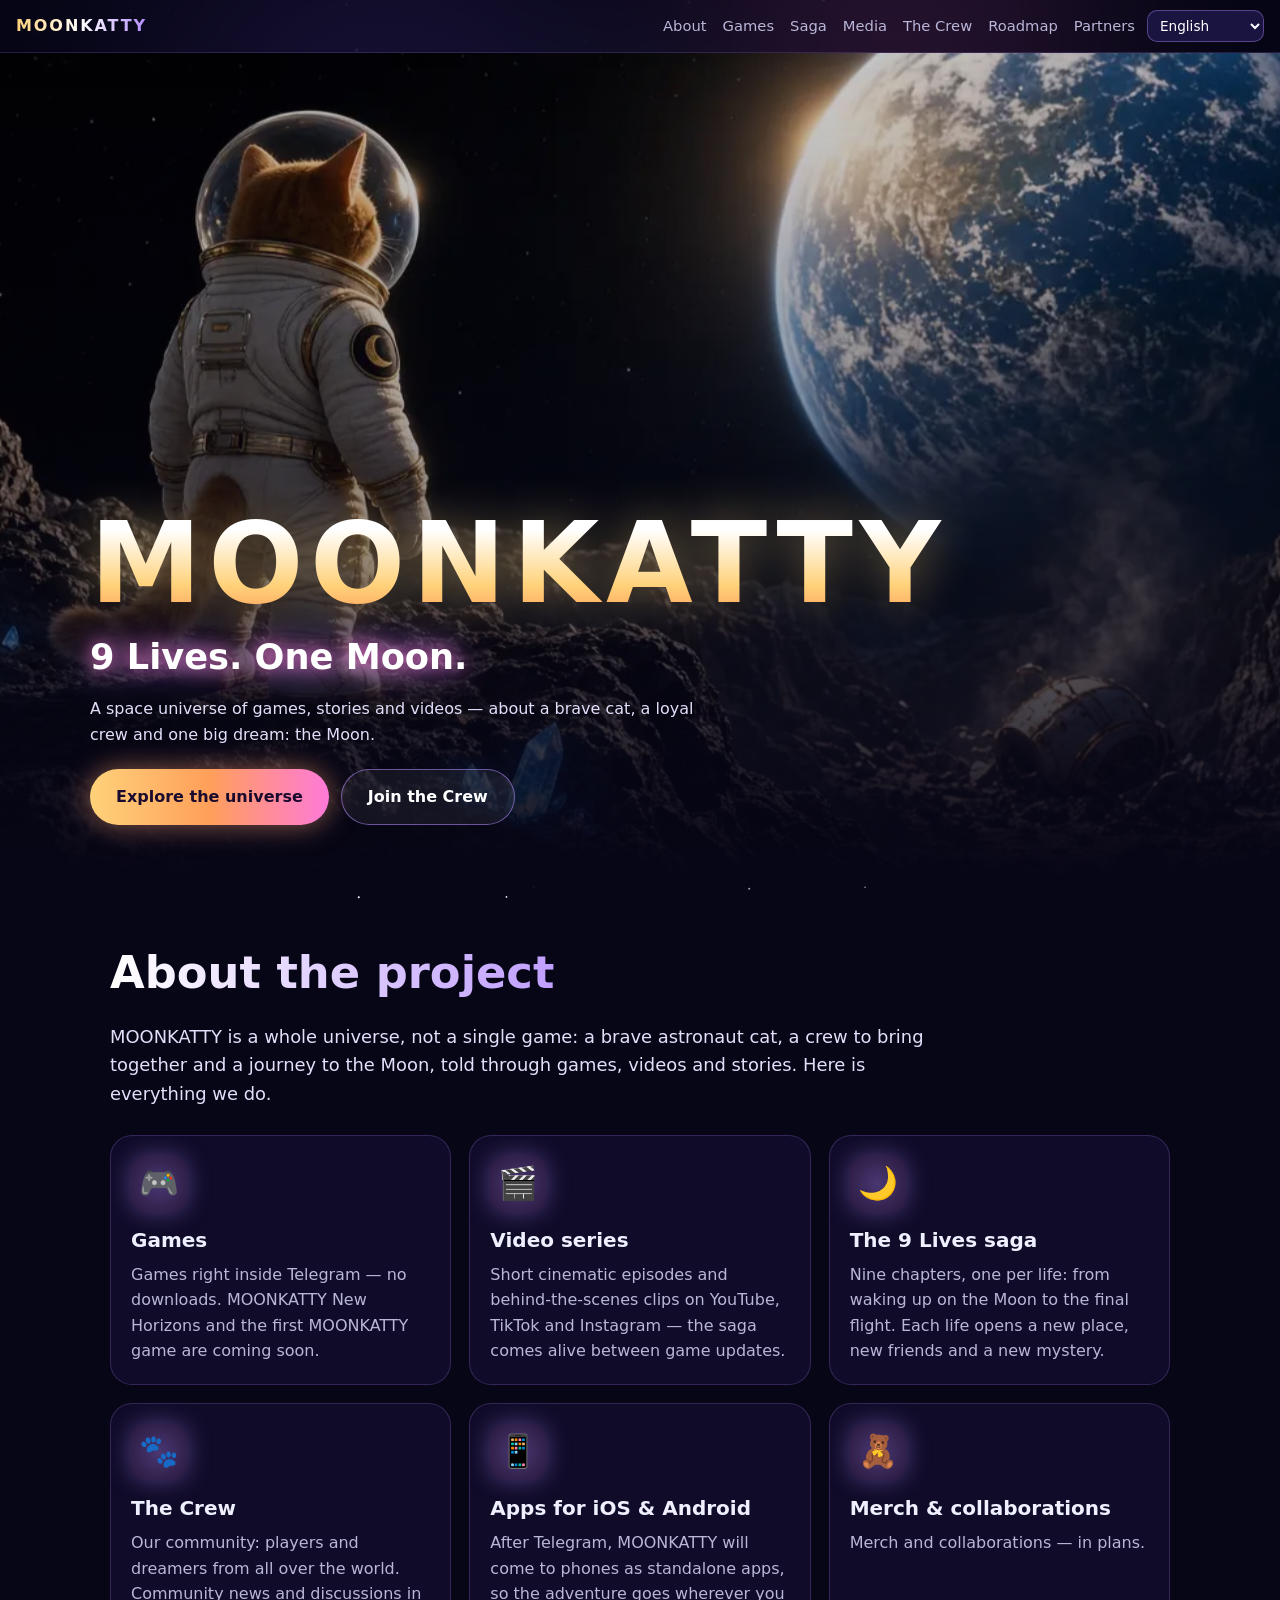
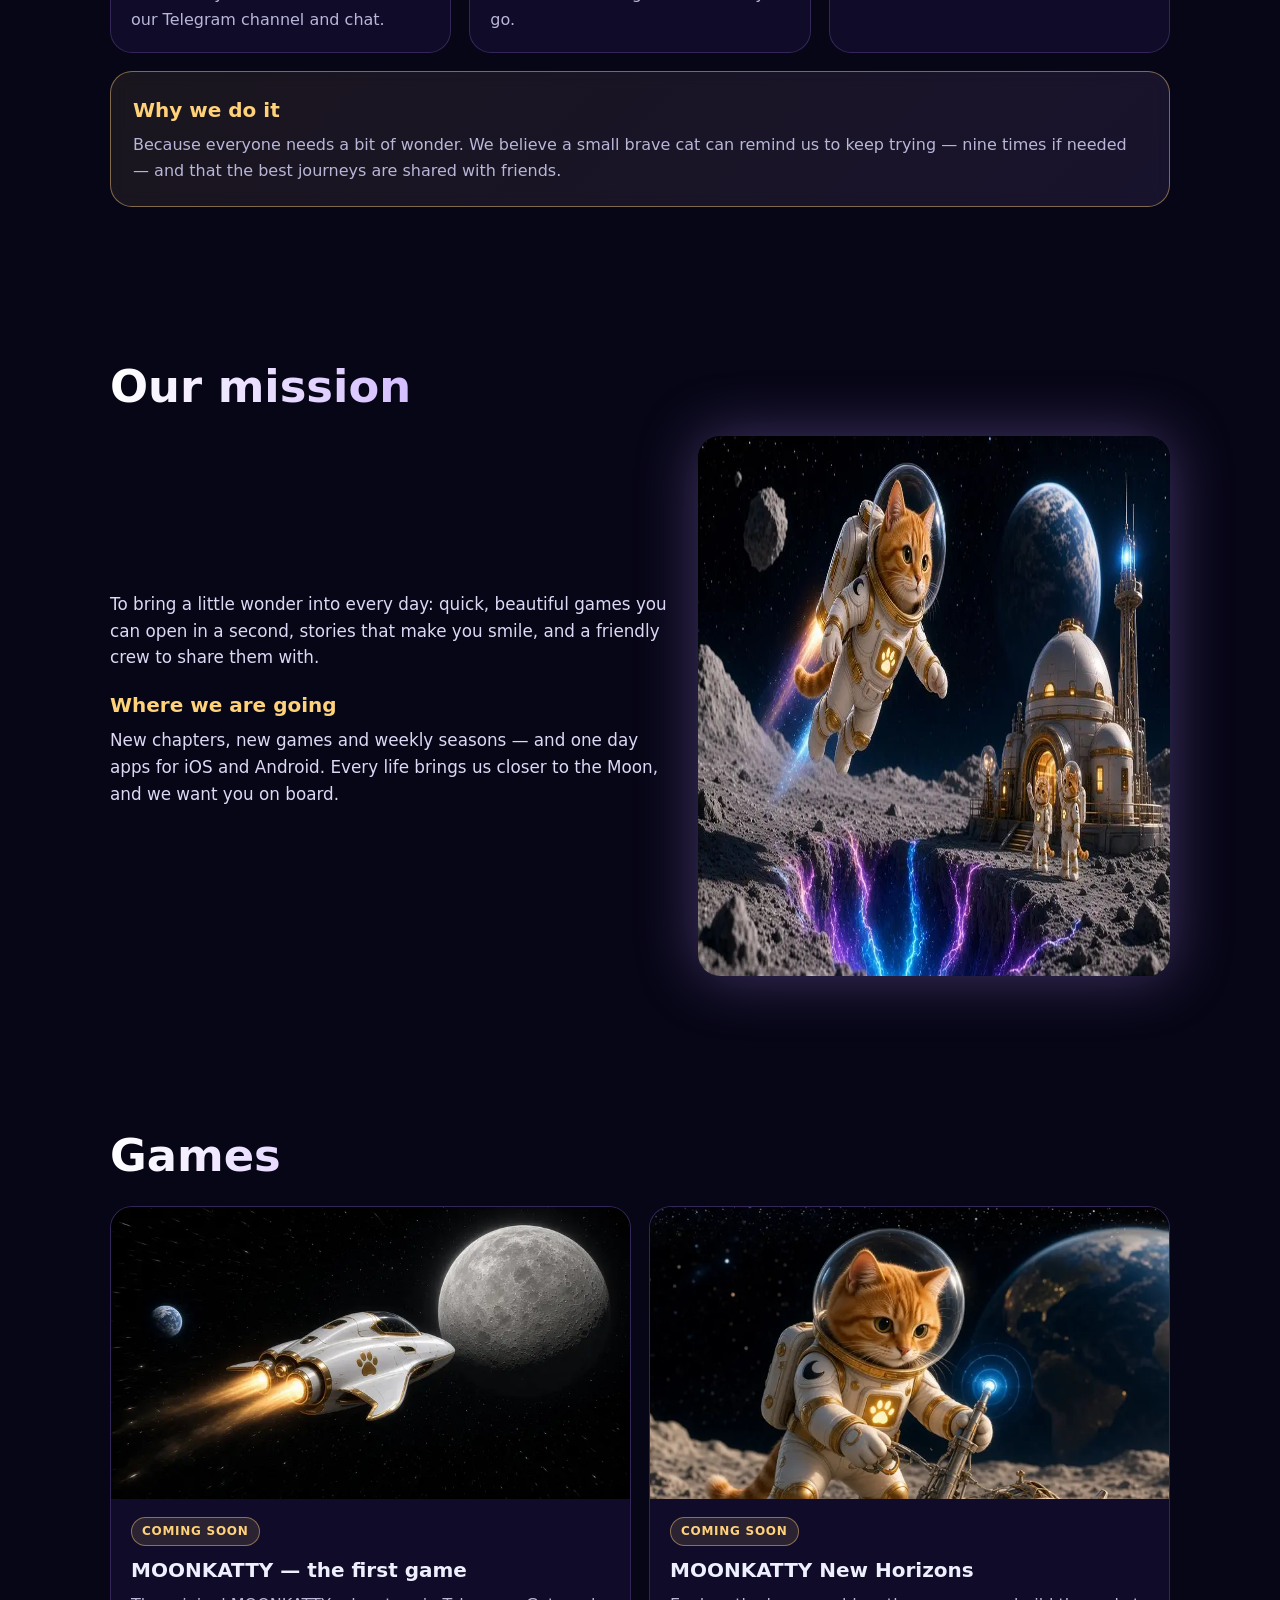
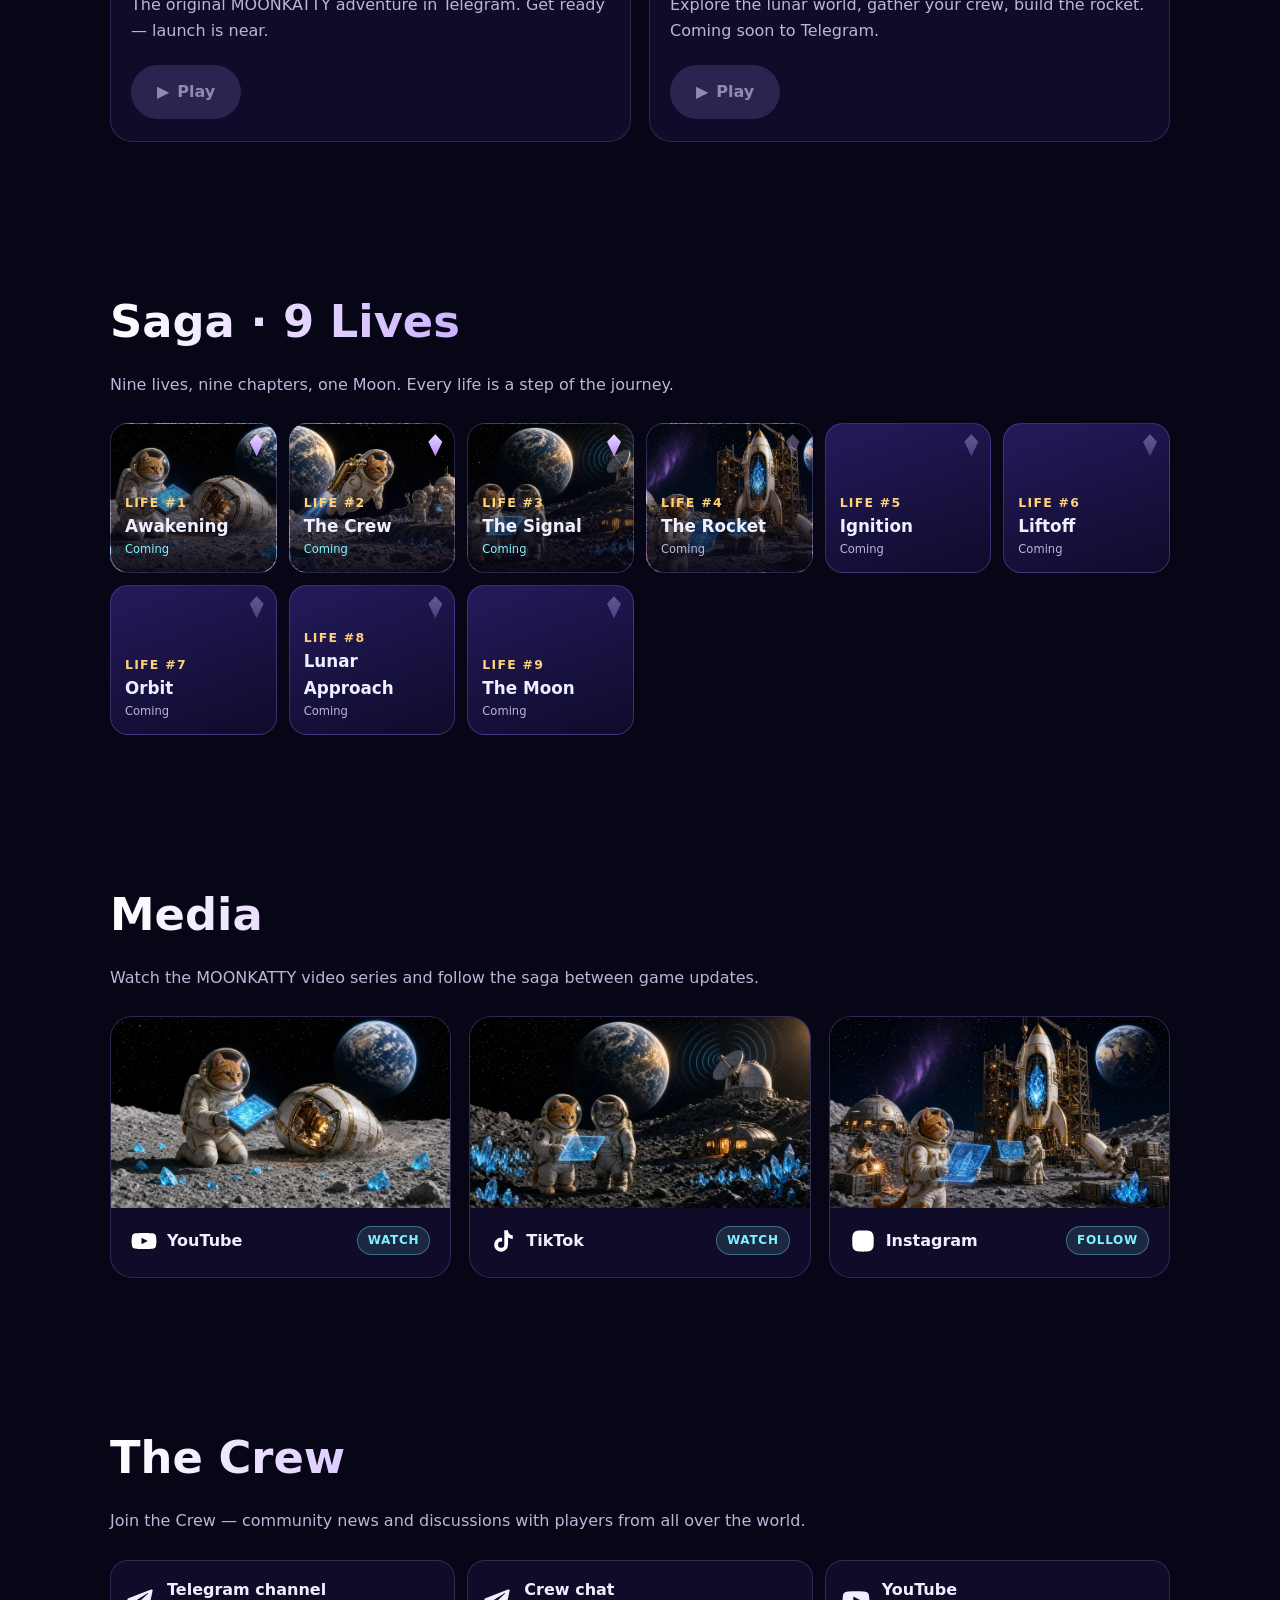
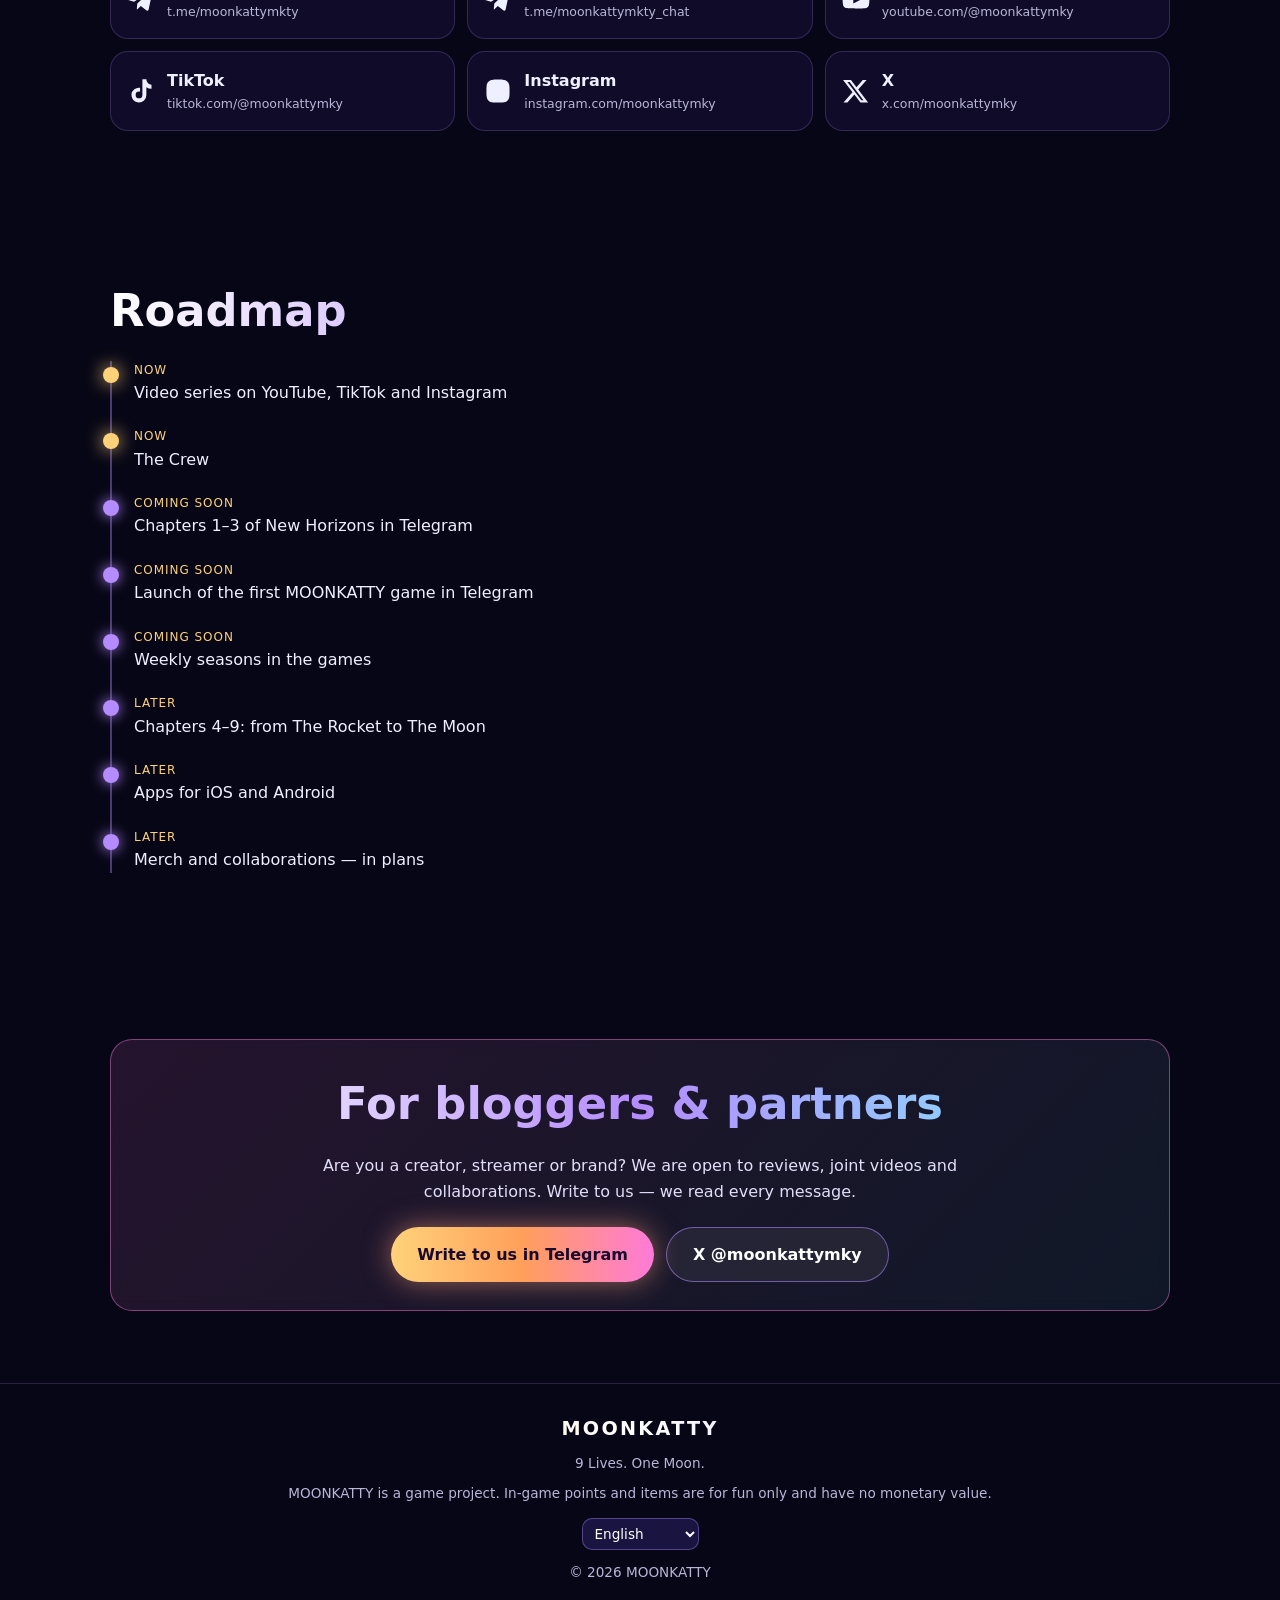
==== commit 19bc0189: "Close game access: remove play links, Coming soon everywhere" ====
--- a/index.html
+++ b/index.html
@@ -2,18 +2,18 @@
 <title>MOONKATTY — 9 Lives. One Moon.</title><meta name="description" content="MOONKATTY — cosmic cat saga in Telegram games. 9 Lives. One Moon.">
 <meta name="theme-color" content="#070616">
 
-<link rel="canonical" href="https://moonkattymky.github.io/moonkatty-site/"><meta property="og:type" content="website"><meta property="og:site_name" content="MOONKATTY"><meta property="og:url" content="https://moonkattymky.github.io/moonkatty-site/"><meta property="og:title" content="MOONKATTY — 9 Lives. One Moon."><meta property="og:description" content="A cosmic cat saga in Telegram games. Play MOONKATTY New Horizons and join the Crew."><meta property="og:image" content="https://moonkattymky.github.io/moonkatty-site/img/og.jpg"><meta property="og:image:width" content="1200"><meta property="og:image:height" content="630"><meta name="twitter:card" content="summary_large_image"><meta name="twitter:site" content="@moonkattymky"><meta name="twitter:title" content="MOONKATTY — 9 Lives. One Moon."><meta name="twitter:description" content="A cosmic cat saga in Telegram games. Play MOONKATTY New Horizons and join the Crew."><meta name="twitter:image" content="https://moonkattymky.github.io/moonkatty-site/img/og.jpg"><link rel="icon" type="image/png" sizes="32x32" href="https://moonkattymky.github.io/moonkatty-site/img/favicon-32.png"><link rel="apple-touch-icon" href="https://moonkattymky.github.io/moonkatty-site/img/apple-touch-icon.png"><link rel="manifest" href="https://moonkattymky.github.io/moonkatty-site/manifest.webmanifest"><link rel="alternate" hreflang="en" href="https://moonkattymky.github.io/moonkatty-site/?lang=en"><link rel="alternate" hreflang="ru" href="https://moonkattymky.github.io/moonkatty-site/?lang=ru"><link rel="alternate" hreflang="uk" href="https://moonkattymky.github.io/moonkatty-site/?lang=uk"><link rel="alternate" hreflang="es" href="https://moonkattymky.github.io/moonkatty-site/?lang=es"><link rel="alternate" hreflang="pt" href="https://moonkattymky.github.io/moonkatty-site/?lang=pt"><link rel="alternate" hreflang="de" href="https://moonkattymky.github.io/moonkatty-site/?lang=de"><link rel="alternate" hreflang="fr" href="https://moonkattymky.github.io/moonkatty-site/?lang=fr"><link rel="alternate" hreflang="it" href="https://moonkattymky.github.io/moonkatty-site/?lang=it"><link rel="alternate" hreflang="tr" href="https://moonkattymky.github.io/moonkatty-site/?lang=tr"><link rel="alternate" hreflang="he" href="https://moonkattymky.github.io/moonkatty-site/?lang=he"><link rel="alternate" hreflang="ar" href="https://moonkattymky.github.io/moonkatty-site/?lang=ar"><link rel="alternate" hreflang="ko" href="https://moonkattymky.github.io/moonkatty-site/?lang=ko"><link rel="alternate" hreflang="zh" href="https://moonkattymky.github.io/moonkatty-site/?lang=zh"><link rel="alternate" hreflang="x-default" href="https://moonkattymky.github.io/moonkatty-site/"><link rel="preload" as="image" href="img/hero.webp"><link rel="stylesheet" href="style.css"></head><body>
+<link rel="canonical" href="https://moonkattymky.github.io/moonkatty-site/"><meta property="og:type" content="website"><meta property="og:site_name" content="MOONKATTY"><meta property="og:url" content="https://moonkattymky.github.io/moonkatty-site/"><meta property="og:title" content="MOONKATTY — 9 Lives. One Moon."><meta property="og:description" content="A cosmic cat saga in Telegram games. Games coming soon — join the Crew."><meta property="og:image" content="https://moonkattymky.github.io/moonkatty-site/img/og.jpg"><meta property="og:image:width" content="1200"><meta property="og:image:height" content="630"><meta name="twitter:card" content="summary_large_image"><meta name="twitter:site" content="@moonkattymky"><meta name="twitter:title" content="MOONKATTY — 9 Lives. One Moon."><meta name="twitter:description" content="A cosmic cat saga in Telegram games. Games coming soon — join the Crew."><meta name="twitter:image" content="https://moonkattymky.github.io/moonkatty-site/img/og.jpg"><link rel="icon" type="image/png" sizes="32x32" href="https://moonkattymky.github.io/moonkatty-site/img/favicon-32.png"><link rel="apple-touch-icon" href="https://moonkattymky.github.io/moonkatty-site/img/apple-touch-icon.png"><link rel="manifest" href="https://moonkattymky.github.io/moonkatty-site/manifest.webmanifest"><link rel="alternate" hreflang="en" href="https://moonkattymky.github.io/moonkatty-site/?lang=en"><link rel="alternate" hreflang="ru" href="https://moonkattymky.github.io/moonkatty-site/?lang=ru"><link rel="alternate" hreflang="uk" href="https://moonkattymky.github.io/moonkatty-site/?lang=uk"><link rel="alternate" hreflang="es" href="https://moonkattymky.github.io/moonkatty-site/?lang=es"><link rel="alternate" hreflang="pt" href="https://moonkattymky.github.io/moonkatty-site/?lang=pt"><link rel="alternate" hreflang="de" href="https://moonkattymky.github.io/moonkatty-site/?lang=de"><link rel="alternate" hreflang="fr" href="https://moonkattymky.github.io/moonkatty-site/?lang=fr"><link rel="alternate" hreflang="it" href="https://moonkattymky.github.io/moonkatty-site/?lang=it"><link rel="alternate" hreflang="tr" href="https://moonkattymky.github.io/moonkatty-site/?lang=tr"><link rel="alternate" hreflang="he" href="https://moonkattymky.github.io/moonkatty-site/?lang=he"><link rel="alternate" hreflang="ar" href="https://moonkattymky.github.io/moonkatty-site/?lang=ar"><link rel="alternate" hreflang="ko" href="https://moonkattymky.github.io/moonkatty-site/?lang=ko"><link rel="alternate" hreflang="zh" href="https://moonkattymky.github.io/moonkatty-site/?lang=zh"><link rel="alternate" hreflang="x-default" href="https://moonkattymky.github.io/moonkatty-site/"><link rel="preload" as="image" href="img/hero.webp"><link rel="stylesheet" href="style.css"></head><body>
 <canvas id="stars" aria-hidden="true"></canvas><div class="aurora" aria-hidden="true"></div>
 <a href="#project" class="skip">Skip</a><header><a class="logo" href="#top">MOONKATTY</a><button class="burger" aria-label="Menu" aria-expanded="false" aria-controls="nav"><span></span><span></span><span></span></button><nav id="nav"><a href="#project" data-i="nav_about"></a><a href="#games" data-i="nav_games"></a><a href="#saga" data-i="nav_saga"></a><a href="#media" data-i="nav_media"></a><a href="#crew" data-i="nav_crew"></a><a href="#road" data-i="nav_road"></a><a href="#partners" data-i="nav_part"></a></nav><select class="lang"></select></header>
 <main id="main"><div class="hero" id="top"><div class="bg"></div><div class="in"><h1 dir="ltr">MOONKATTY</h1><div class="slogan" dir="ltr" style="unicode-bidi:isolate">9 Lives. One Moon.</div><p class="lead" data-i="hero_p"></p>
 <div class="btns"><a class="btn main" href="#project" data-i="cta_e"></a><a class="btn ghost" href="#crew" data-i="cta_j"></a></div></div></div>
 <section id="project" class="reveal"><h2 data-i="ap_t"></h2><p class="sub big" data-i="ap_i"></p><div class="grid g3 feats"><div class="card feat"><div class="fi" aria-hidden="true">🎮</div><h3 data-i="fg"></h3><p data-i="fg_d"></p></div><div class="card feat"><div class="fi" aria-hidden="true">🎬</div><h3 data-i="fv"></h3><p data-i="fv_d"></p></div><div class="card feat"><div class="fi" aria-hidden="true">🌙</div><h3 data-i="fs"></h3><p data-i="fs_d"></p></div><div class="card feat"><div class="fi" aria-hidden="true">🐾</div><h3 data-i="fc"></h3><p data-i="fc_d"></p></div><div class="card feat"><div class="fi" aria-hidden="true">📱</div><h3 data-i="fa"></h3><p data-i="fa_d"></p></div><div class="card feat"><div class="fi" aria-hidden="true">🧸</div><h3 data-i="fm"></h3><p data-i="fm_d"></p></div></div><div class="card why"><h3 data-i="why_t"></h3><p data-i="why_p"></p></div></section><section id="mission" class="reveal"><h2 data-i="mis_t"></h2><div class="about"><div><p data-i="mis_p"></p><h3 data-i="vis_t" style="margin-top:18px;color:var(--gold)"></h3><p data-i="vis_p"></p></div><img src="img/crew.webp" alt="MOONKATTY" loading="lazy" width="960" height="540"></div></section>
 <section id="games" class="reveal"><h2 data-i="games_t"></h2><div class="grid g2">
-<div class="card"><img src="img/game1.webp" alt="MOONKATTY" loading="lazy" width="800" height="450"><div class="bd"><span class="tag soon" data-i="soon"></span><h3 data-i="g1_t"></h3><p data-i="g1_d"></p><small style="color:var(--mut)">@MoonKattyGameBot</small><div class="btns"><a class="btn main" aria-disabled="true" tabindex="-1" data-href="https://t.me/MoonKattyGameBot">▶ <span data-i="play"></span></a></div></div></div>
-<div class="card"><img src="img/horizons.webp" alt="MOONKATTY New Horizons" loading="lazy" width="800" height="450"><div class="bd"><span class="tag">LIFE #1–#3</span><h3 data-i="g2_t"></h3><p data-i="g2_d"></p><div class="btns"><a class="btn main" href="https://t.me/MoonkattyHorizonsBot/Play" target="_blank" rel="noopener">▶ <span data-i="play"></span></a><a class="btn ghost" href="https://moonkattymky.github.io/moonkatty-horizons-play/" target="_blank" rel="noopener" data-i="test"></a></div></div></div>
+<div class="card"><img src="img/game1.webp" alt="MOONKATTY" loading="lazy" width="800" height="450"><div class="bd"><span class="tag soon" data-i="soon"></span><h3 data-i="g1_t"></h3><p data-i="g1_d"></p><div class="btns"><span class="btn main" aria-disabled="true">▶ <span data-i="play"></span></span></div></div></div>
+<div class="card"><img src="img/horizons.webp" alt="MOONKATTY New Horizons" loading="lazy" width="800" height="450"><div class="bd"><span class="tag soon" data-i="soon"></span><h3 data-i="g2_t"></h3><p data-i="g2_d"></p><div class="btns"><span class="btn main" aria-disabled="true">▶ <span data-i="play"></span></span></div></div></div>
 </div></section>
-<section id="saga" class="reveal"><h2 data-i="saga_t"></h2><p class="sub" data-i="saga_d"></p><div class="lives"><div class="life has " style="background-image:url(img/ch1.webp)"><div class="crys"></div><b>LIFE #1</b><span>Awakening</span><i data-i="ingame"></i></div><div class="life has " style="background-image:url(img/ch2.webp)"><div class="crys"></div><b>LIFE #2</b><span>The Crew</span><i data-i="ingame"></i></div><div class="life has " style="background-image:url(img/ch3.webp)"><div class="crys"></div><b>LIFE #3</b><span>The Signal</span><i data-i="ingame"></i></div><div class="life has lock" style="background-image:url(img/ch4.webp)"><div class="crys"></div><b>LIFE #4</b><span>The Rocket</span><i data-i="next"></i></div><div class="life  lock"><div class="crys"></div><b>LIFE #5</b><span>Ignition</span><i data-i="next"></i></div><div class="life  lock"><div class="crys"></div><b>LIFE #6</b><span>Liftoff</span><i data-i="next"></i></div><div class="life  lock"><div class="crys"></div><b>LIFE #7</b><span>Orbit</span><i data-i="next"></i></div><div class="life  lock"><div class="crys"></div><b>LIFE #8</b><span>Lunar Approach</span><i data-i="next"></i></div><div class="life  lock"><div class="crys"></div><b>LIFE #9</b><span>The Moon</span><i data-i="next"></i></div></div></section>
+<section id="saga" class="reveal"><h2 data-i="saga_t"></h2><p class="sub" data-i="saga_d"></p><div class="lives"><div class="life has " style="background-image:url(img/ch1.webp)"><div class="crys"></div><b>LIFE #1</b><span>Awakening</span><i data-i="next"></i></div><div class="life has " style="background-image:url(img/ch2.webp)"><div class="crys"></div><b>LIFE #2</b><span>The Crew</span><i data-i="next"></i></div><div class="life has " style="background-image:url(img/ch3.webp)"><div class="crys"></div><b>LIFE #3</b><span>The Signal</span><i data-i="next"></i></div><div class="life has lock" style="background-image:url(img/ch4.webp)"><div class="crys"></div><b>LIFE #4</b><span>The Rocket</span><i data-i="next"></i></div><div class="life  lock"><div class="crys"></div><b>LIFE #5</b><span>Ignition</span><i data-i="next"></i></div><div class="life  lock"><div class="crys"></div><b>LIFE #6</b><span>Liftoff</span><i data-i="next"></i></div><div class="life  lock"><div class="crys"></div><b>LIFE #7</b><span>Orbit</span><i data-i="next"></i></div><div class="life  lock"><div class="crys"></div><b>LIFE #8</b><span>Lunar Approach</span><i data-i="next"></i></div><div class="life  lock"><div class="crys"></div><b>LIFE #9</b><span>The Moon</span><i data-i="next"></i></div></div></section>
 <section id="media" class="reveal"><h2 data-i="media_t"></h2><p class="sub" data-i="media_d"></p><div class="grid g3"><a class="card media" href="https://youtube.com/@moonkattymky" target="_blank" rel="noopener"><img src="img/ch1.webp" alt="" loading="lazy" width="800" height="450"><div class="bd"><svg viewBox="0 0 24 24" aria-hidden="true"><path d="M23 7.2a3 3 0 0 0-2.1-2.1C19 4.6 12 4.6 12 4.6s-7 0-8.9.5A3 3 0 0 0 1 7.2 31 31 0 0 0 .5 12 31 31 0 0 0 1 16.8a3 3 0 0 0 2.1 2.1c1.9.5 8.9.5 8.9.5s7 0 8.9-.5a3 3 0 0 0 2.1-2.1 31 31 0 0 0 .5-4.8 31 31 0 0 0-.5-4.8zM9.7 15.1V8.9l5.8 3.1z"/></svg><b>YouTube</b><span class="tag" data-i="watch"></span></div></a><a class="card media" href="https://tiktok.com/@moonkattymky" target="_blank" rel="noopener"><img src="img/ch3.webp" alt="" loading="lazy" width="800" height="450"><div class="bd"><svg viewBox="0 0 24 24" aria-hidden="true"><path d="M16.6 2h-3.4v13.4a2.9 2.9 0 1 1-2.9-2.9c.3 0 .6 0 .9.1V9.2a6.4 6.4 0 1 0 5.4 6.3V8.7a8 8 0 0 0 4.4 1.4V6.7a4.6 4.6 0 0 1-4.4-4.7z"/></svg><b>TikTok</b><span class="tag" data-i="watch"></span></div></a><a class="card media" href="https://instagram.com/moonkattymky" target="_blank" rel="noopener"><img src="img/ch4.webp" alt="" loading="lazy" width="800" height="450"><div class="bd"><svg viewBox="0 0 24 24" aria-hidden="true"><path d="M12 7a5 5 0 1 0 0 10 5 5 0 0 0 0-10zm0 8.2a3.2 3.2 0 1 1 0-6.4 3.2 3.2 0 0 1 0 6.4zM17.3 5.5a1.2 1.2 0 1 0 0 2.4 1.2 1.2 0 0 0 0-2.4zM12 2.2c-2.7 0-3 0-4 .1-3.6.2-5.6 2.2-5.8 5.8-.1 1-.1 1.3-.1 3.9s0 3 .1 4c.2 3.6 2.2 5.6 5.8 5.8 1 .1 1.3.1 4 .1s3 0 4-.1c3.6-.2 5.6-2.2 5.8-5.8.1-1 .1-1.3.1-4s0-3-.1-3.9c-.2-3.6-2.2-5.6-5.8-5.8-1-.1-1.3-.1-4-.1z"/></svg><b>Instagram</b><span class="tag" data-i="follow"></span></div></a></div></section><section id="crew" class="reveal"><h2 data-i="crew_t"></h2><p class="sub" data-i="crew_d"></p><div class="soc"><a href="https://t.me/moonkattymkty" target="_blank" rel="noopener"><svg viewBox="0 0 24 24" aria-hidden="true"><path d="M21.9 4.3 18.6 20c-.2 1.1-.9 1.4-1.8.9l-5-3.7-2.4 2.3c-.3.3-.5.5-1 .5l.4-5.1 9.3-8.4c.4-.4-.1-.6-.6-.2L6 13.5 1 12c-1.1-.3-1.1-1.1.2-1.6L20.6 3c.9-.3 1.7.2 1.3 1.3z"/></svg><div><span data-i="ch"></span><small>t.me/moonkattymkty</small></div></a><a href="https://t.me/moonkattymkty_chat" target="_blank" rel="noopener"><svg viewBox="0 0 24 24" aria-hidden="true"><path d="M21.9 4.3 18.6 20c-.2 1.1-.9 1.4-1.8.9l-5-3.7-2.4 2.3c-.3.3-.5.5-1 .5l.4-5.1 9.3-8.4c.4-.4-.1-.6-.6-.2L6 13.5 1 12c-1.1-.3-1.1-1.1.2-1.6L20.6 3c.9-.3 1.7.2 1.3 1.3z"/></svg><div><span data-i="chat"></span><small>t.me/moonkattymkty_chat</small></div></a><a href="https://youtube.com/@moonkattymky" target="_blank" rel="noopener"><svg viewBox="0 0 24 24" aria-hidden="true"><path d="M23 7.2a3 3 0 0 0-2.1-2.1C19 4.6 12 4.6 12 4.6s-7 0-8.9.5A3 3 0 0 0 1 7.2 31 31 0 0 0 .5 12 31 31 0 0 0 1 16.8a3 3 0 0 0 2.1 2.1c1.9.5 8.9.5 8.9.5s7 0 8.9-.5a3 3 0 0 0 2.1-2.1 31 31 0 0 0 .5-4.8 31 31 0 0 0-.5-4.8zM9.7 15.1V8.9l5.8 3.1z"/></svg><div>YouTube<small>youtube.com/@moonkattymky</small></div></a><a href="https://tiktok.com/@moonkattymky" target="_blank" rel="noopener"><svg viewBox="0 0 24 24" aria-hidden="true"><path d="M16.6 2h-3.4v13.4a2.9 2.9 0 1 1-2.9-2.9c.3 0 .6 0 .9.1V9.2a6.4 6.4 0 1 0 5.4 6.3V8.7a8 8 0 0 0 4.4 1.4V6.7a4.6 4.6 0 0 1-4.4-4.7z"/></svg><div>TikTok<small>tiktok.com/@moonkattymky</small></div></a><a href="https://instagram.com/moonkattymky" target="_blank" rel="noopener"><svg viewBox="0 0 24 24" aria-hidden="true"><path d="M12 7a5 5 0 1 0 0 10 5 5 0 0 0 0-10zm0 8.2a3.2 3.2 0 1 1 0-6.4 3.2 3.2 0 0 1 0 6.4zM17.3 5.5a1.2 1.2 0 1 0 0 2.4 1.2 1.2 0 0 0 0-2.4zM12 2.2c-2.7 0-3 0-4 .1-3.6.2-5.6 2.2-5.8 5.8-.1 1-.1 1.3-.1 3.9s0 3 .1 4c.2 3.6 2.2 5.6 5.8 5.8 1 .1 1.3.1 4 .1s3 0 4-.1c3.6-.2 5.6-2.2 5.8-5.8.1-1 .1-1.3.1-4s0-3-.1-3.9c-.2-3.6-2.2-5.6-5.8-5.8-1-.1-1.3-.1-4-.1z"/></svg><div>Instagram<small>instagram.com/moonkattymky</small></div></a><a href="https://x.com/moonkattymky" target="_blank" rel="noopener"><svg viewBox="0 0 24 24" aria-hidden="true"><path d="M17.8 2.5h3.3l-7.2 8.2 8.5 11.2h-6.6l-5.2-6.8-6 6.8H1.3l7.7-8.8L.9 2.5h6.8l4.7 6.2zm-1.2 17.4h1.8L6.6 4.3h-2z"/></svg><div>X<small>x.com/moonkattymky</small></div></a></div></section>
-<section id="road" class="reveal"><h2 data-i="road_t"></h2><ol class="road"><li class="now"><em data-i="now"></em><span data-i="r1"></span></li><li class="now"><em data-i="now"></em><span data-i="r0"></span></li><li><em data-i="soon"></em><span data-i="r2"></span></li><li><em data-i="soon"></em><span data-i="r3"></span></li><li><em data-i="later"></em><span data-i="r4"></span></li><li><em data-i="later"></em><span data-i="r5"></span></li><li><em data-i="later"></em><span data-i="r6"></span></li></ol></section><section id="partners" class="reveal"><div class="card partner"><h2 data-i="p_t"></h2><p data-i="p_d"></p><div class="btns"><a class="btn main" href="https://t.me/moonkattymkty_chat" target="_blank" rel="noopener" data-i="p_b"></a><a class="btn ghost" href="https://x.com/moonkattymky" target="_blank" rel="noopener">X @moonkattymky</a></div></div></section>
+<section id="road" class="reveal"><h2 data-i="road_t"></h2><ol class="road"><li class="now"><em data-i="now"></em><span data-i="r0"></span></li><li class="now"><em data-i="now"></em><span data-i="crew_t"></span></li><li><em data-i="soon"></em><span data-i="r1"></span></li><li><em data-i="soon"></em><span data-i="r2"></span></li><li><em data-i="soon"></em><span data-i="r3"></span></li><li><em data-i="later"></em><span data-i="r4"></span></li><li><em data-i="later"></em><span data-i="r5"></span></li><li><em data-i="later"></em><span data-i="r6"></span></li></ol></section><section id="partners" class="reveal"><div class="card partner"><h2 data-i="p_t"></h2><p data-i="p_d"></p><div class="btns"><a class="btn main" href="https://t.me/moonkattymkty_chat" target="_blank" rel="noopener" data-i="p_b"></a><a class="btn ghost" href="https://x.com/moonkattymky" target="_blank" rel="noopener">X @moonkattymky</a></div></div></section>
 </main><footer><span class="logo">MOONKATTY</span><div dir="ltr">9 Lives. One Moon.</div><p data-i="foot" style="margin-top:8px"></p><select class="lang"></select><p style="margin-top:12px">© 2026 MOONKATTY</p></footer>
-<script src="i18n.js"></script><script src="i18n-about.js"></script><script src="i18n-v3.js"></script><script src="app.js"></script></body></html>+<script src="i18n.js"></script><script src="i18n-about.js"></script><script src="i18n-v3.js"></script><script src="i18n-v4.js"></script><script src="app.js"></script></body></html>
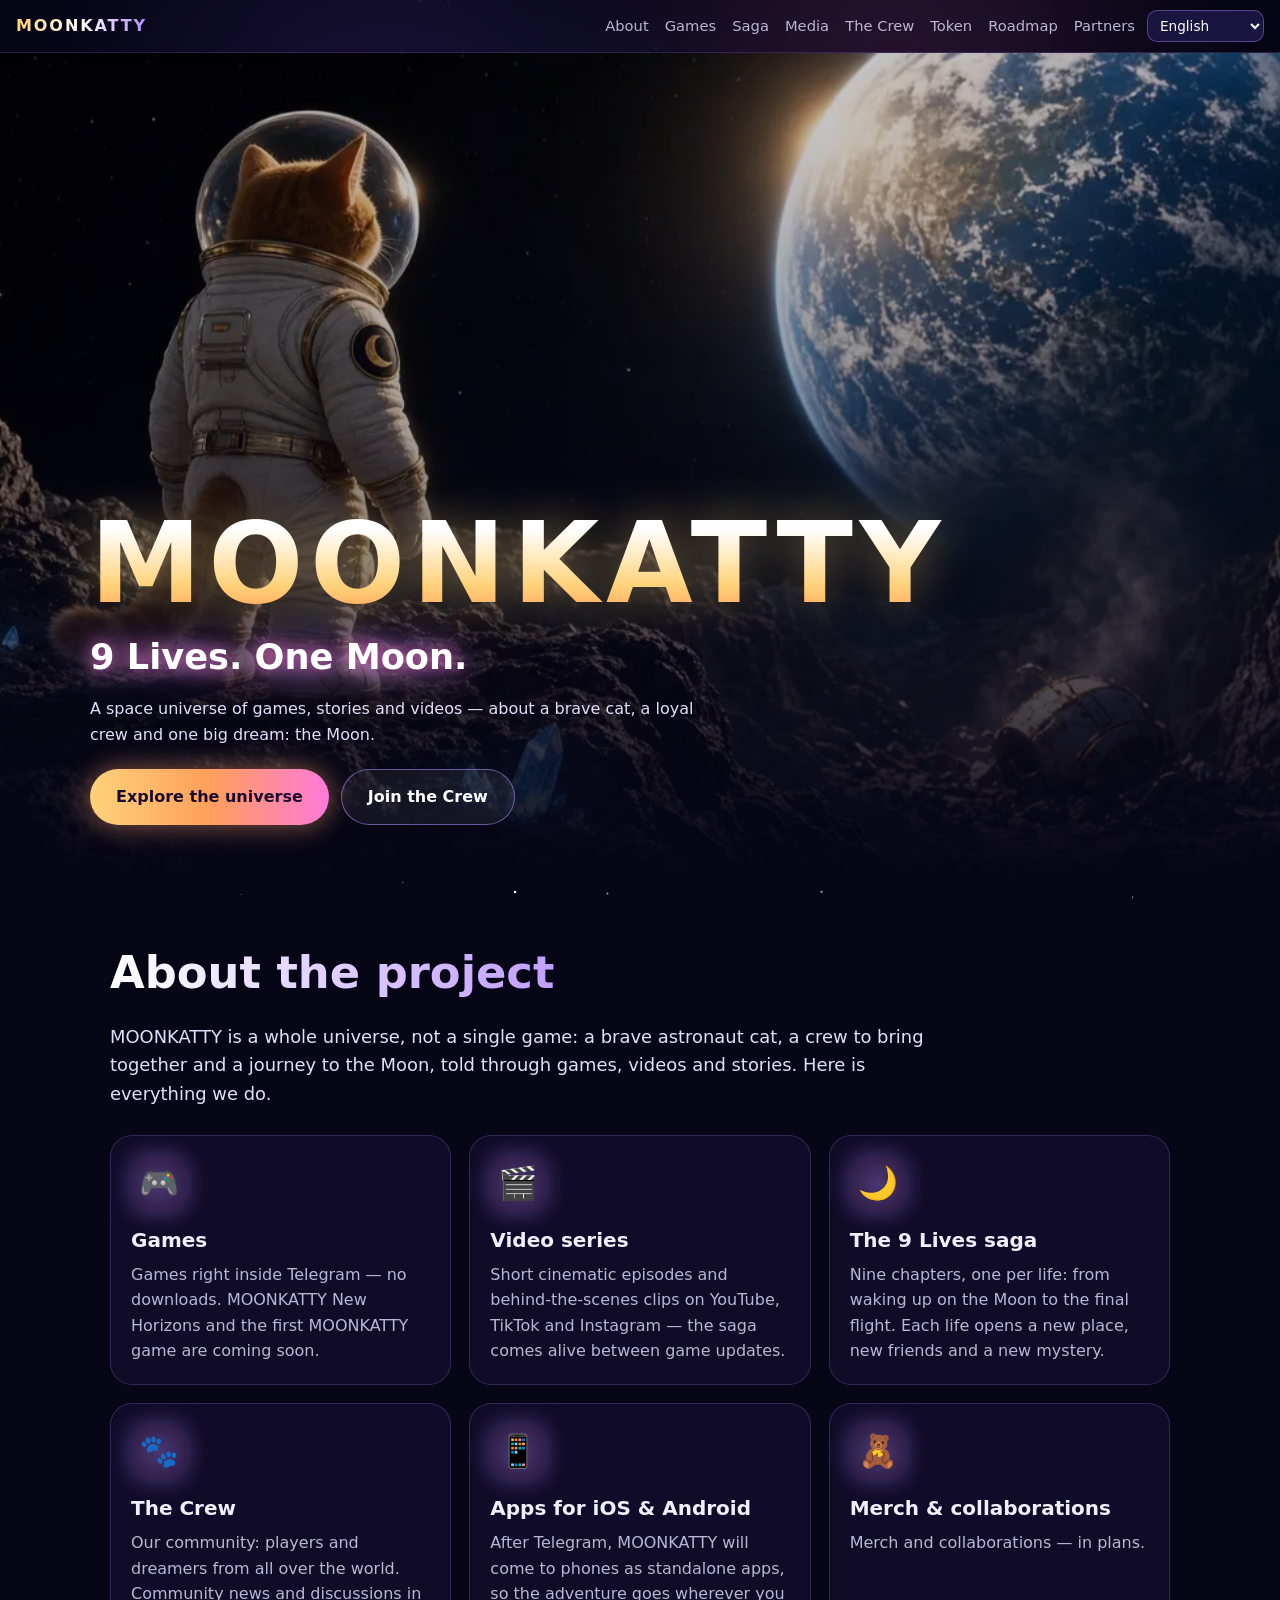
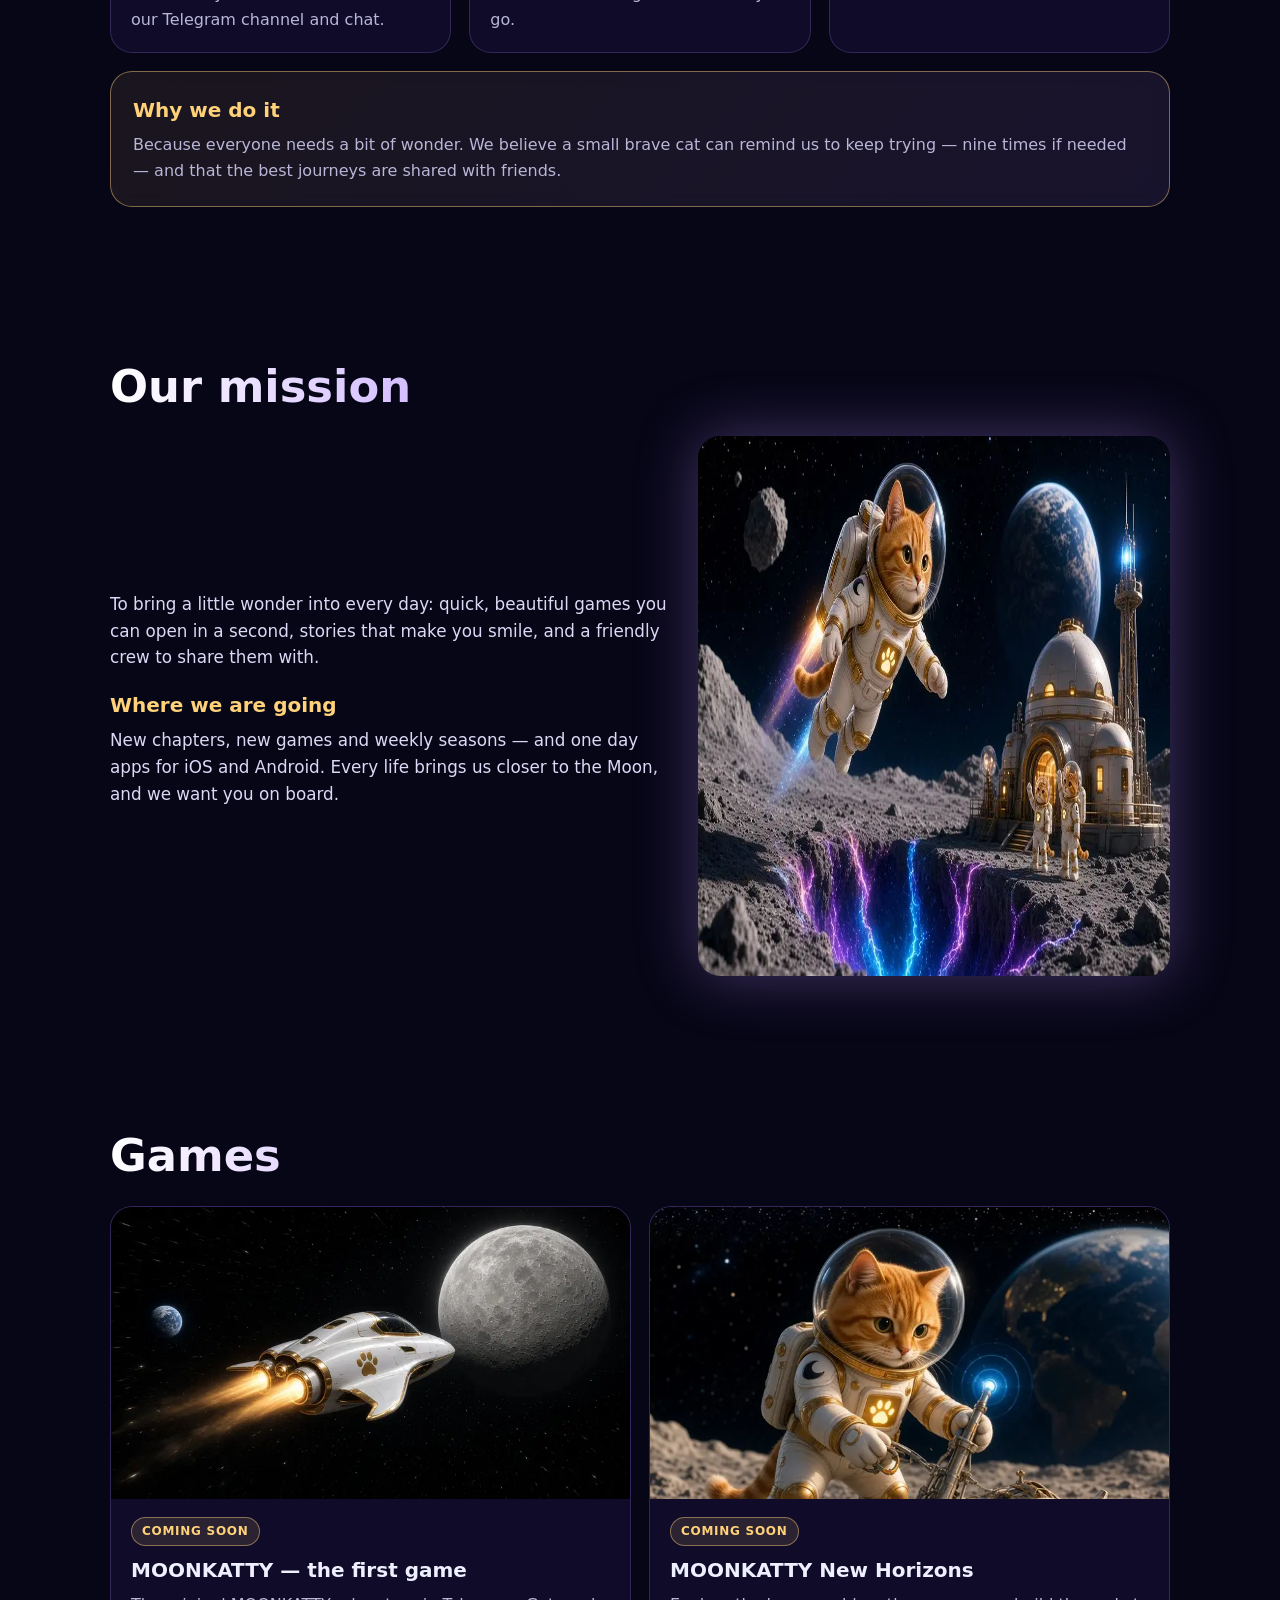
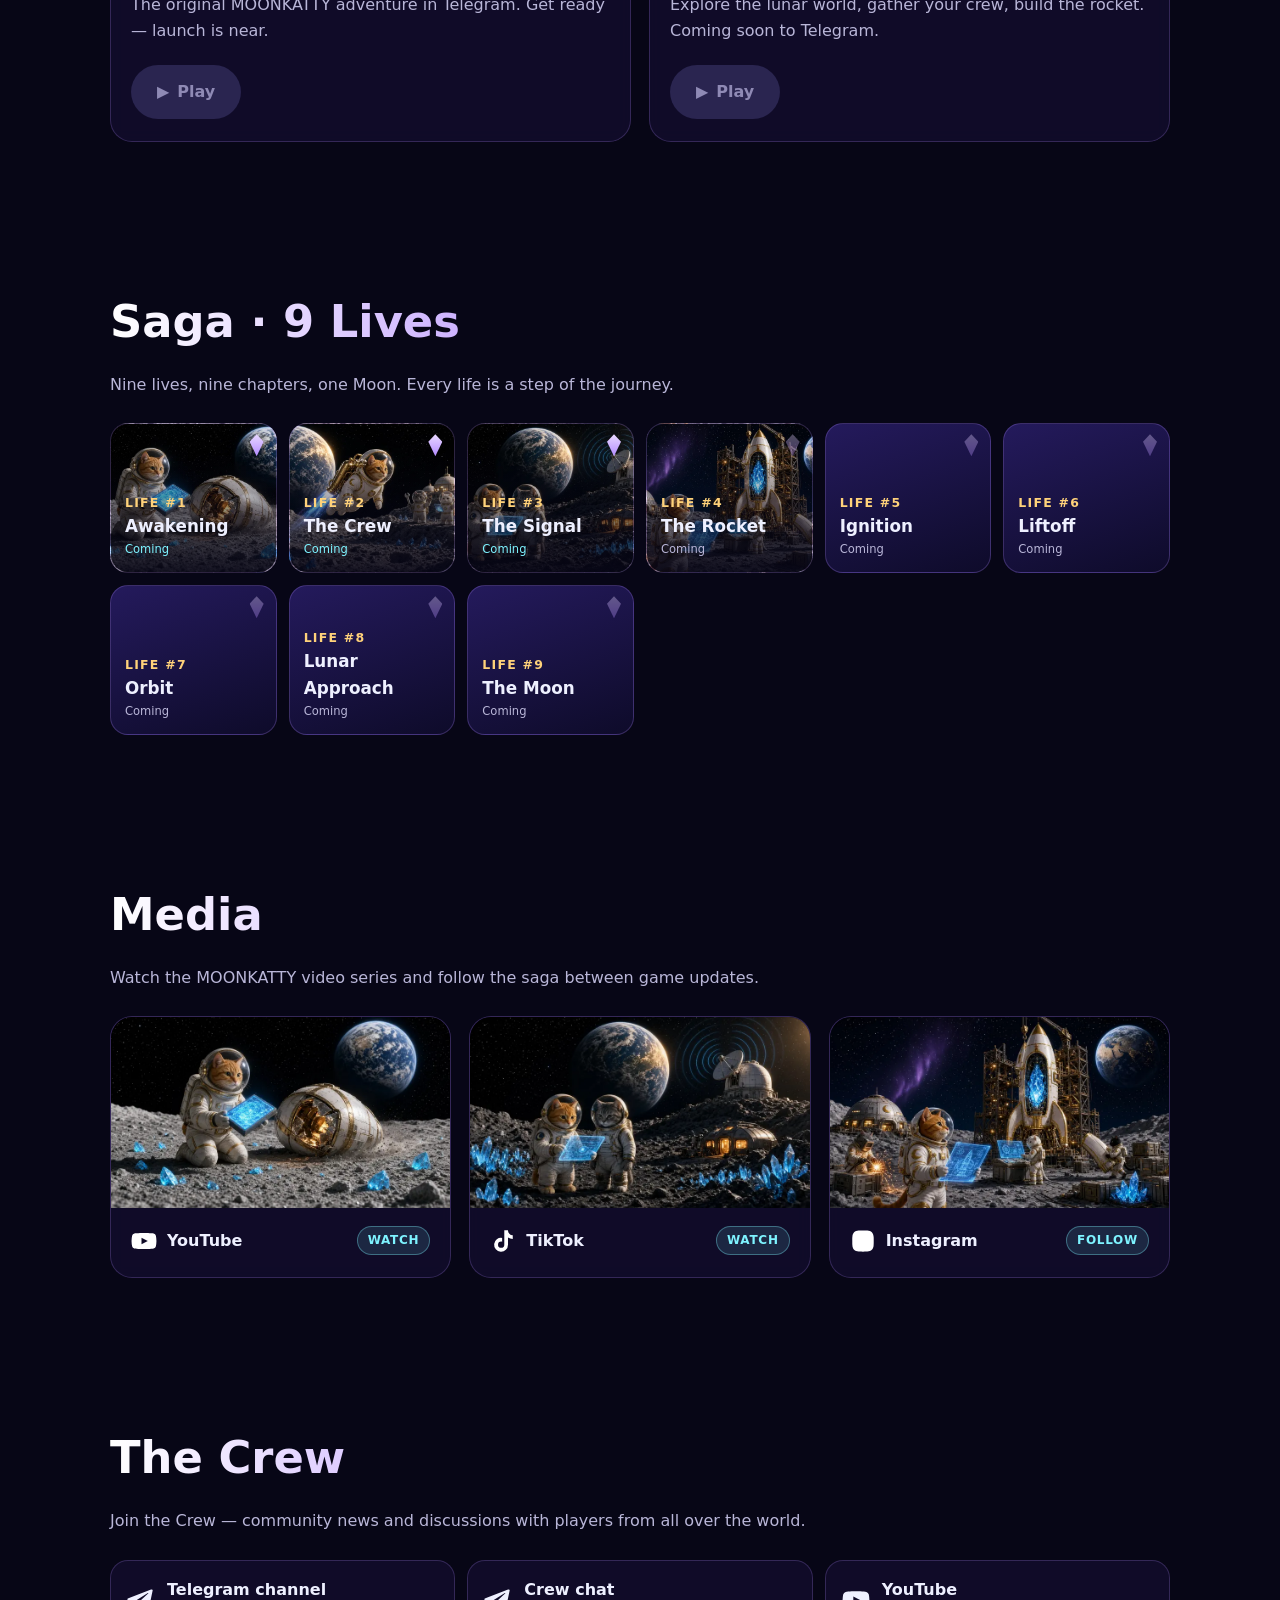
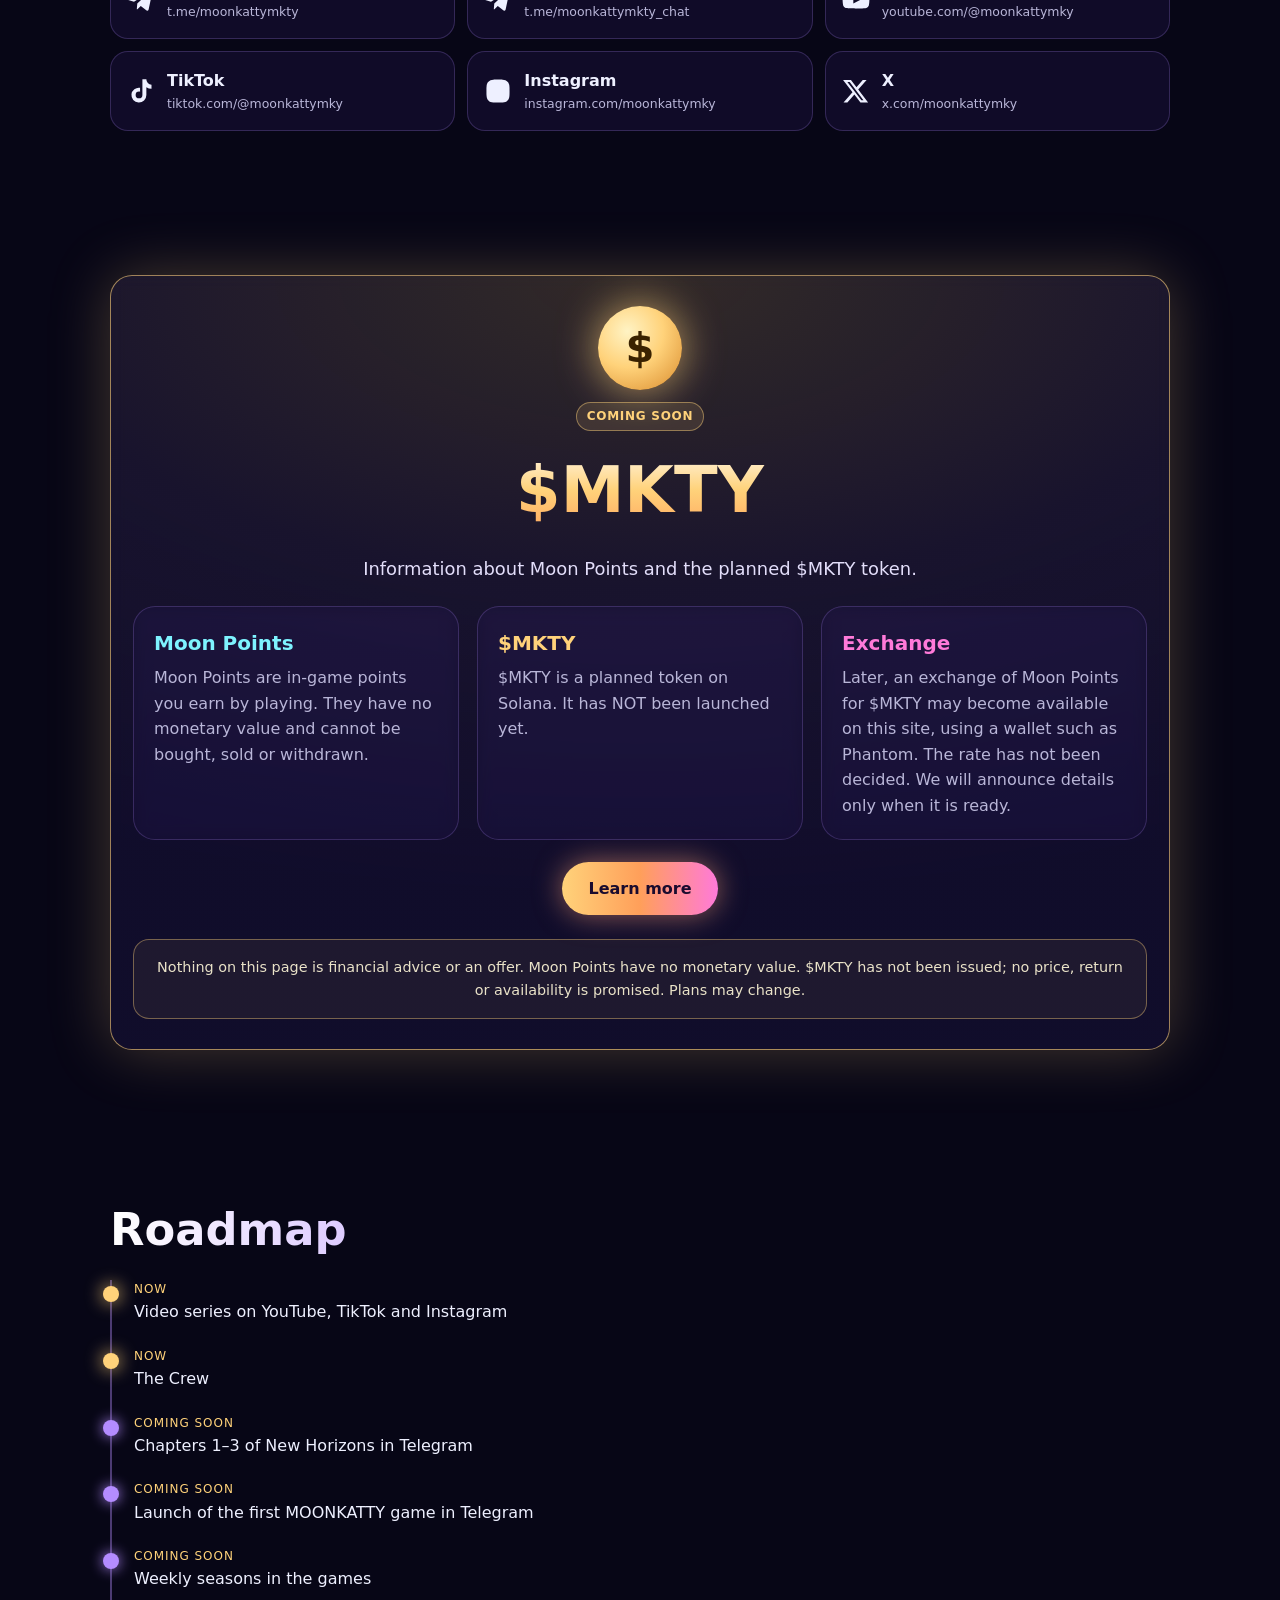
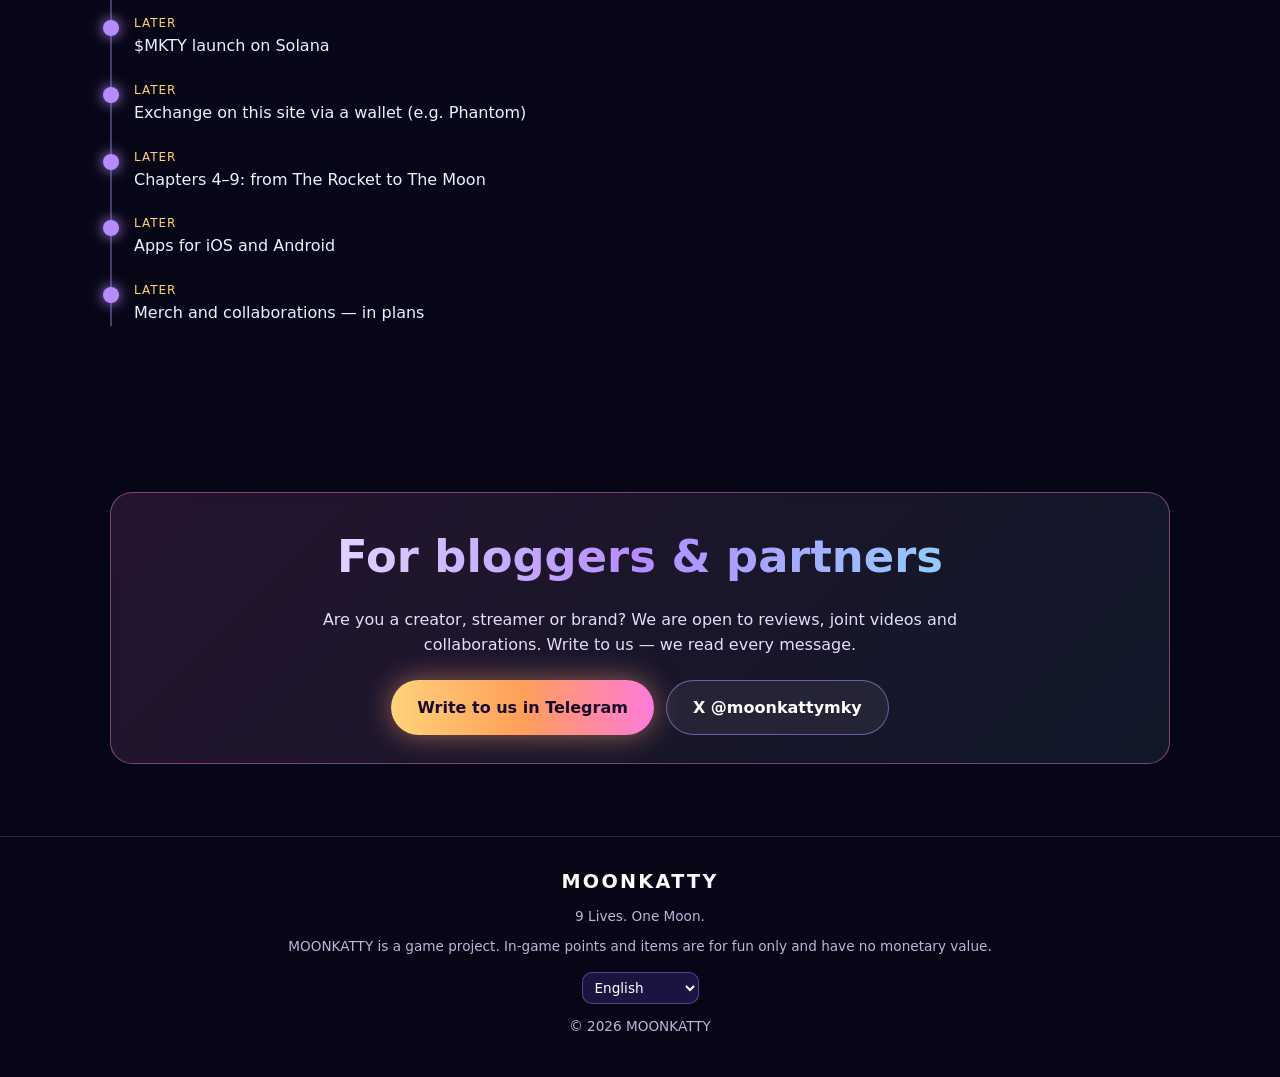
==== commit 98149563: "Add $MKTY token section, roadmap items, allow indexing of /exchange" ====
--- a/index.html
+++ b/index.html
@@ -4,7 +4,7 @@
 
 <link rel="canonical" href="https://moonkattymky.github.io/moonkatty-site/"><meta property="og:type" content="website"><meta property="og:site_name" content="MOONKATTY"><meta property="og:url" content="https://moonkattymky.github.io/moonkatty-site/"><meta property="og:title" content="MOONKATTY — 9 Lives. One Moon."><meta property="og:description" content="A cosmic cat saga in Telegram games. Games coming soon — join the Crew."><meta property="og:image" content="https://moonkattymky.github.io/moonkatty-site/img/og.jpg"><meta property="og:image:width" content="1200"><meta property="og:image:height" content="630"><meta name="twitter:card" content="summary_large_image"><meta name="twitter:site" content="@moonkattymky"><meta name="twitter:title" content="MOONKATTY — 9 Lives. One Moon."><meta name="twitter:description" content="A cosmic cat saga in Telegram games. Games coming soon — join the Crew."><meta name="twitter:image" content="https://moonkattymky.github.io/moonkatty-site/img/og.jpg"><link rel="icon" type="image/png" sizes="32x32" href="https://moonkattymky.github.io/moonkatty-site/img/favicon-32.png"><link rel="apple-touch-icon" href="https://moonkattymky.github.io/moonkatty-site/img/apple-touch-icon.png"><link rel="manifest" href="https://moonkattymky.github.io/moonkatty-site/manifest.webmanifest"><link rel="alternate" hreflang="en" href="https://moonkattymky.github.io/moonkatty-site/?lang=en"><link rel="alternate" hreflang="ru" href="https://moonkattymky.github.io/moonkatty-site/?lang=ru"><link rel="alternate" hreflang="uk" href="https://moonkattymky.github.io/moonkatty-site/?lang=uk"><link rel="alternate" hreflang="es" href="https://moonkattymky.github.io/moonkatty-site/?lang=es"><link rel="alternate" hreflang="pt" href="https://moonkattymky.github.io/moonkatty-site/?lang=pt"><link rel="alternate" hreflang="de" href="https://moonkattymky.github.io/moonkatty-site/?lang=de"><link rel="alternate" hreflang="fr" href="https://moonkattymky.github.io/moonkatty-site/?lang=fr"><link rel="alternate" hreflang="it" href="https://moonkattymky.github.io/moonkatty-site/?lang=it"><link rel="alternate" hreflang="tr" href="https://moonkattymky.github.io/moonkatty-site/?lang=tr"><link rel="alternate" hreflang="he" href="https://moonkattymky.github.io/moonkatty-site/?lang=he"><link rel="alternate" hreflang="ar" href="https://moonkattymky.github.io/moonkatty-site/?lang=ar"><link rel="alternate" hreflang="ko" href="https://moonkattymky.github.io/moonkatty-site/?lang=ko"><link rel="alternate" hreflang="zh" href="https://moonkattymky.github.io/moonkatty-site/?lang=zh"><link rel="alternate" hreflang="x-default" href="https://moonkattymky.github.io/moonkatty-site/"><link rel="preload" as="image" href="img/hero.webp"><link rel="stylesheet" href="style.css"></head><body>
 <canvas id="stars" aria-hidden="true"></canvas><div class="aurora" aria-hidden="true"></div>
-<a href="#project" class="skip">Skip</a><header><a class="logo" href="#top">MOONKATTY</a><button class="burger" aria-label="Menu" aria-expanded="false" aria-controls="nav"><span></span><span></span><span></span></button><nav id="nav"><a href="#project" data-i="nav_about"></a><a href="#games" data-i="nav_games"></a><a href="#saga" data-i="nav_saga"></a><a href="#media" data-i="nav_media"></a><a href="#crew" data-i="nav_crew"></a><a href="#road" data-i="nav_road"></a><a href="#partners" data-i="nav_part"></a></nav><select class="lang"></select></header>
+<a href="#project" class="skip">Skip</a><header><a class="logo" href="#top">MOONKATTY</a><button class="burger" aria-label="Menu" aria-expanded="false" aria-controls="nav"><span></span><span></span><span></span></button><nav id="nav"><a href="#project" data-i="nav_about"></a><a href="#games" data-i="nav_games"></a><a href="#saga" data-i="nav_saga"></a><a href="#media" data-i="nav_media"></a><a href="#crew" data-i="nav_crew"></a><a href="#token" data-i="nav_tok"></a><a href="#road" data-i="nav_road"></a><a href="#partners" data-i="nav_part"></a></nav><select class="lang"></select></header>
 <main id="main"><div class="hero" id="top"><div class="bg"></div><div class="in"><h1 dir="ltr">MOONKATTY</h1><div class="slogan" dir="ltr" style="unicode-bidi:isolate">9 Lives. One Moon.</div><p class="lead" data-i="hero_p"></p>
 <div class="btns"><a class="btn main" href="#project" data-i="cta_e"></a><a class="btn ghost" href="#crew" data-i="cta_j"></a></div></div></div>
 <section id="project" class="reveal"><h2 data-i="ap_t"></h2><p class="sub big" data-i="ap_i"></p><div class="grid g3 feats"><div class="card feat"><div class="fi" aria-hidden="true">🎮</div><h3 data-i="fg"></h3><p data-i="fg_d"></p></div><div class="card feat"><div class="fi" aria-hidden="true">🎬</div><h3 data-i="fv"></h3><p data-i="fv_d"></p></div><div class="card feat"><div class="fi" aria-hidden="true">🌙</div><h3 data-i="fs"></h3><p data-i="fs_d"></p></div><div class="card feat"><div class="fi" aria-hidden="true">🐾</div><h3 data-i="fc"></h3><p data-i="fc_d"></p></div><div class="card feat"><div class="fi" aria-hidden="true">📱</div><h3 data-i="fa"></h3><p data-i="fa_d"></p></div><div class="card feat"><div class="fi" aria-hidden="true">🧸</div><h3 data-i="fm"></h3><p data-i="fm_d"></p></div></div><div class="card why"><h3 data-i="why_t"></h3><p data-i="why_p"></p></div></section><section id="mission" class="reveal"><h2 data-i="mis_t"></h2><div class="about"><div><p data-i="mis_p"></p><h3 data-i="vis_t" style="margin-top:18px;color:var(--gold)"></h3><p data-i="vis_p"></p></div><img src="img/crew.webp" alt="MOONKATTY" loading="lazy" width="960" height="540"></div></section>
@@ -14,6 +14,8 @@
 </div></section>
 <section id="saga" class="reveal"><h2 data-i="saga_t"></h2><p class="sub" data-i="saga_d"></p><div class="lives"><div class="life has " style="background-image:url(img/ch1.webp)"><div class="crys"></div><b>LIFE #1</b><span>Awakening</span><i data-i="next"></i></div><div class="life has " style="background-image:url(img/ch2.webp)"><div class="crys"></div><b>LIFE #2</b><span>The Crew</span><i data-i="next"></i></div><div class="life has " style="background-image:url(img/ch3.webp)"><div class="crys"></div><b>LIFE #3</b><span>The Signal</span><i data-i="next"></i></div><div class="life has lock" style="background-image:url(img/ch4.webp)"><div class="crys"></div><b>LIFE #4</b><span>The Rocket</span><i data-i="next"></i></div><div class="life  lock"><div class="crys"></div><b>LIFE #5</b><span>Ignition</span><i data-i="next"></i></div><div class="life  lock"><div class="crys"></div><b>LIFE #6</b><span>Liftoff</span><i data-i="next"></i></div><div class="life  lock"><div class="crys"></div><b>LIFE #7</b><span>Orbit</span><i data-i="next"></i></div><div class="life  lock"><div class="crys"></div><b>LIFE #8</b><span>Lunar Approach</span><i data-i="next"></i></div><div class="life  lock"><div class="crys"></div><b>LIFE #9</b><span>The Moon</span><i data-i="next"></i></div></div></section>
 <section id="media" class="reveal"><h2 data-i="media_t"></h2><p class="sub" data-i="media_d"></p><div class="grid g3"><a class="card media" href="https://youtube.com/@moonkattymky" target="_blank" rel="noopener"><img src="img/ch1.webp" alt="" loading="lazy" width="800" height="450"><div class="bd"><svg viewBox="0 0 24 24" aria-hidden="true"><path d="M23 7.2a3 3 0 0 0-2.1-2.1C19 4.6 12 4.6 12 4.6s-7 0-8.9.5A3 3 0 0 0 1 7.2 31 31 0 0 0 .5 12 31 31 0 0 0 1 16.8a3 3 0 0 0 2.1 2.1c1.9.5 8.9.5 8.9.5s7 0 8.9-.5a3 3 0 0 0 2.1-2.1 31 31 0 0 0 .5-4.8 31 31 0 0 0-.5-4.8zM9.7 15.1V8.9l5.8 3.1z"/></svg><b>YouTube</b><span class="tag" data-i="watch"></span></div></a><a class="card media" href="https://tiktok.com/@moonkattymky" target="_blank" rel="noopener"><img src="img/ch3.webp" alt="" loading="lazy" width="800" height="450"><div class="bd"><svg viewBox="0 0 24 24" aria-hidden="true"><path d="M16.6 2h-3.4v13.4a2.9 2.9 0 1 1-2.9-2.9c.3 0 .6 0 .9.1V9.2a6.4 6.4 0 1 0 5.4 6.3V8.7a8 8 0 0 0 4.4 1.4V6.7a4.6 4.6 0 0 1-4.4-4.7z"/></svg><b>TikTok</b><span class="tag" data-i="watch"></span></div></a><a class="card media" href="https://instagram.com/moonkattymky" target="_blank" rel="noopener"><img src="img/ch4.webp" alt="" loading="lazy" width="800" height="450"><div class="bd"><svg viewBox="0 0 24 24" aria-hidden="true"><path d="M12 7a5 5 0 1 0 0 10 5 5 0 0 0 0-10zm0 8.2a3.2 3.2 0 1 1 0-6.4 3.2 3.2 0 0 1 0 6.4zM17.3 5.5a1.2 1.2 0 1 0 0 2.4 1.2 1.2 0 0 0 0-2.4zM12 2.2c-2.7 0-3 0-4 .1-3.6.2-5.6 2.2-5.8 5.8-.1 1-.1 1.3-.1 3.9s0 3 .1 4c.2 3.6 2.2 5.6 5.8 5.8 1 .1 1.3.1 4 .1s3 0 4-.1c3.6-.2 5.6-2.2 5.8-5.8.1-1 .1-1.3.1-4s0-3-.1-3.9c-.2-3.6-2.2-5.6-5.8-5.8-1-.1-1.3-.1-4-.1z"/></svg><b>Instagram</b><span class="tag" data-i="follow"></span></div></a></div></section><section id="crew" class="reveal"><h2 data-i="crew_t"></h2><p class="sub" data-i="crew_d"></p><div class="soc"><a href="https://t.me/moonkattymkty" target="_blank" rel="noopener"><svg viewBox="0 0 24 24" aria-hidden="true"><path d="M21.9 4.3 18.6 20c-.2 1.1-.9 1.4-1.8.9l-5-3.7-2.4 2.3c-.3.3-.5.5-1 .5l.4-5.1 9.3-8.4c.4-.4-.1-.6-.6-.2L6 13.5 1 12c-1.1-.3-1.1-1.1.2-1.6L20.6 3c.9-.3 1.7.2 1.3 1.3z"/></svg><div><span data-i="ch"></span><small>t.me/moonkattymkty</small></div></a><a href="https://t.me/moonkattymkty_chat" target="_blank" rel="noopener"><svg viewBox="0 0 24 24" aria-hidden="true"><path d="M21.9 4.3 18.6 20c-.2 1.1-.9 1.4-1.8.9l-5-3.7-2.4 2.3c-.3.3-.5.5-1 .5l.4-5.1 9.3-8.4c.4-.4-.1-.6-.6-.2L6 13.5 1 12c-1.1-.3-1.1-1.1.2-1.6L20.6 3c.9-.3 1.7.2 1.3 1.3z"/></svg><div><span data-i="chat"></span><small>t.me/moonkattymkty_chat</small></div></a><a href="https://youtube.com/@moonkattymky" target="_blank" rel="noopener"><svg viewBox="0 0 24 24" aria-hidden="true"><path d="M23 7.2a3 3 0 0 0-2.1-2.1C19 4.6 12 4.6 12 4.6s-7 0-8.9.5A3 3 0 0 0 1 7.2 31 31 0 0 0 .5 12 31 31 0 0 0 1 16.8a3 3 0 0 0 2.1 2.1c1.9.5 8.9.5 8.9.5s7 0 8.9-.5a3 3 0 0 0 2.1-2.1 31 31 0 0 0 .5-4.8 31 31 0 0 0-.5-4.8zM9.7 15.1V8.9l5.8 3.1z"/></svg><div>YouTube<small>youtube.com/@moonkattymky</small></div></a><a href="https://tiktok.com/@moonkattymky" target="_blank" rel="noopener"><svg viewBox="0 0 24 24" aria-hidden="true"><path d="M16.6 2h-3.4v13.4a2.9 2.9 0 1 1-2.9-2.9c.3 0 .6 0 .9.1V9.2a6.4 6.4 0 1 0 5.4 6.3V8.7a8 8 0 0 0 4.4 1.4V6.7a4.6 4.6 0 0 1-4.4-4.7z"/></svg><div>TikTok<small>tiktok.com/@moonkattymky</small></div></a><a href="https://instagram.com/moonkattymky" target="_blank" rel="noopener"><svg viewBox="0 0 24 24" aria-hidden="true"><path d="M12 7a5 5 0 1 0 0 10 5 5 0 0 0 0-10zm0 8.2a3.2 3.2 0 1 1 0-6.4 3.2 3.2 0 0 1 0 6.4zM17.3 5.5a1.2 1.2 0 1 0 0 2.4 1.2 1.2 0 0 0 0-2.4zM12 2.2c-2.7 0-3 0-4 .1-3.6.2-5.6 2.2-5.8 5.8-.1 1-.1 1.3-.1 3.9s0 3 .1 4c.2 3.6 2.2 5.6 5.8 5.8 1 .1 1.3.1 4 .1s3 0 4-.1c3.6-.2 5.6-2.2 5.8-5.8.1-1 .1-1.3.1-4s0-3-.1-3.9c-.2-3.6-2.2-5.6-5.8-5.8-1-.1-1.3-.1-4-.1z"/></svg><div>Instagram<small>instagram.com/moonkattymky</small></div></a><a href="https://x.com/moonkattymky" target="_blank" rel="noopener"><svg viewBox="0 0 24 24" aria-hidden="true"><path d="M17.8 2.5h3.3l-7.2 8.2 8.5 11.2h-6.6l-5.2-6.8-6 6.8H1.3l7.7-8.8L.9 2.5h6.8l4.7 6.2zm-1.2 17.4h1.8L6.6 4.3h-2z"/></svg><div>X<small>x.com/moonkattymky</small></div></a></div></section>
-<section id="road" class="reveal"><h2 data-i="road_t"></h2><ol class="road"><li class="now"><em data-i="now"></em><span data-i="r0"></span></li><li class="now"><em data-i="now"></em><span data-i="crew_t"></span></li><li><em data-i="soon"></em><span data-i="r1"></span></li><li><em data-i="soon"></em><span data-i="r2"></span></li><li><em data-i="soon"></em><span data-i="r3"></span></li><li><em data-i="later"></em><span data-i="r4"></span></li><li><em data-i="later"></em><span data-i="r5"></span></li><li><em data-i="later"></em><span data-i="r6"></span></li></ol></section><section id="partners" class="reveal"><div class="card partner"><h2 data-i="p_t"></h2><p data-i="p_d"></p><div class="btns"><a class="btn main" href="https://t.me/moonkattymkty_chat" target="_blank" rel="noopener" data-i="p_b"></a><a class="btn ghost" href="https://x.com/moonkattymky" target="_blank" rel="noopener">X @moonkattymky</a></div></div></section>
+<section id="token" class="reveal"><div class="card tokbox"><div class="coin" aria-hidden="true">$</div><span class="tag soon" data-i="soon"></span><h2>$MKTY</h2><p class="sub big" data-i="lead"></p>
+<div class="grid g3"><div class="card feat"><h3 style="color:var(--cy)" data-i="mp_t"></h3><p data-i="mp_d"></p></div><div class="card feat"><h3 style="color:var(--gold)" data-i="tk_t"></h3><p data-i="tk_d"></p></div><div class="card feat"><h3 style="color:var(--pink)" data-i="how_t"></h3><p data-i="how_d"></p></div></div>
+<div class="btns" style="justify-content:center"><a class="btn main" href="exchange/" data-i="tk_more"></a></div><div class="disc" data-i="disc"></div></div></section><section id="road" class="reveal"><h2 data-i="road_t"></h2><ol class="road"><li class="now"><em data-i="now"></em><span data-i="r0"></span></li><li class="now"><em data-i="now"></em><span data-i="crew_t"></span></li><li><em data-i="soon"></em><span data-i="r1"></span></li><li><em data-i="soon"></em><span data-i="r2"></span></li><li><em data-i="soon"></em><span data-i="r3"></span></li><li><em data-i="later"></em><span data-i="x2"></span></li><li><em data-i="later"></em><span data-i="x3"></span></li><li><em data-i="later"></em><span data-i="r4"></span></li><li><em data-i="later"></em><span data-i="r5"></span></li><li><em data-i="later"></em><span data-i="r6"></span></li></ol></section><section id="partners" class="reveal"><div class="card partner"><h2 data-i="p_t"></h2><p data-i="p_d"></p><div class="btns"><a class="btn main" href="https://t.me/moonkattymkty_chat" target="_blank" rel="noopener" data-i="p_b"></a><a class="btn ghost" href="https://x.com/moonkattymky" target="_blank" rel="noopener">X @moonkattymky</a></div></div></section>
 </main><footer><span class="logo">MOONKATTY</span><div dir="ltr">9 Lives. One Moon.</div><p data-i="foot" style="margin-top:8px"></p><select class="lang"></select><p style="margin-top:12px">© 2026 MOONKATTY</p></footer>
-<script src="i18n.js"></script><script src="i18n-about.js"></script><script src="i18n-v3.js"></script><script src="i18n-v4.js"></script><script src="app.js"></script></body></html>+<script src="i18n.js"></script><script src="i18n-about.js"></script><script src="i18n-v3.js"></script><script src="i18n-v4.js"></script><script src="i18n-v5.js"></script><script src="exchange/ex-i18n.js"></script><script src="app.js"></script></body></html>
--- a/style.css
+++ b/style.css
@@ -99,3 +99,8 @@
 section{scroll-margin-top:64px}
 .media{text-decoration:none;display:block}.media .bd{display:flex;align-items:center;gap:10px}.media svg{width:26px;height:26px;fill:#fff}.media b{flex:1}.media .tag{margin:0}
 .partner{padding:28px;text-align:center;border-color:rgba(255,122,217,.45);background:linear-gradient(135deg,rgba(255,122,217,.12),rgba(126,243,255,.08))}.partner p{max-width:640px;margin:0 auto;color:#e3defa}.partner .btns{justify-content:center}
+.tokbox{position:relative;padding:30px 22px;text-align:center;border-color:rgba(255,210,122,.6);background:radial-gradient(120% 80% at 50% 0,rgba(255,210,122,.18),rgba(180,140,255,.1) 50%,rgba(24,18,58,.6));box-shadow:0 0 60px rgba(255,210,122,.25)}
+.tokbox h2{font-size:clamp(2.4rem,10vw,4rem);background:linear-gradient(180deg,#fff,var(--gold),#ff9f5a);-webkit-background-clip:text;background-clip:text}
+.tokbox .sub{margin:0 auto 22px}.tokbox .feat{text-align:start}
+.coin{width:84px;height:84px;margin:0 auto 12px;border-radius:50%;display:grid;place-items:center;font-size:2.6rem;font-weight:900;color:#3a2200;background:radial-gradient(circle at 35% 30%,#fff3c4,var(--gold) 45%,#d98a2b);box-shadow:0 0 40px rgba(255,210,122,.7);animation:spin 6s linear infinite}
+@keyframes spin{0%{transform:rotateY(0)}100%{transform:rotateY(360deg)}}
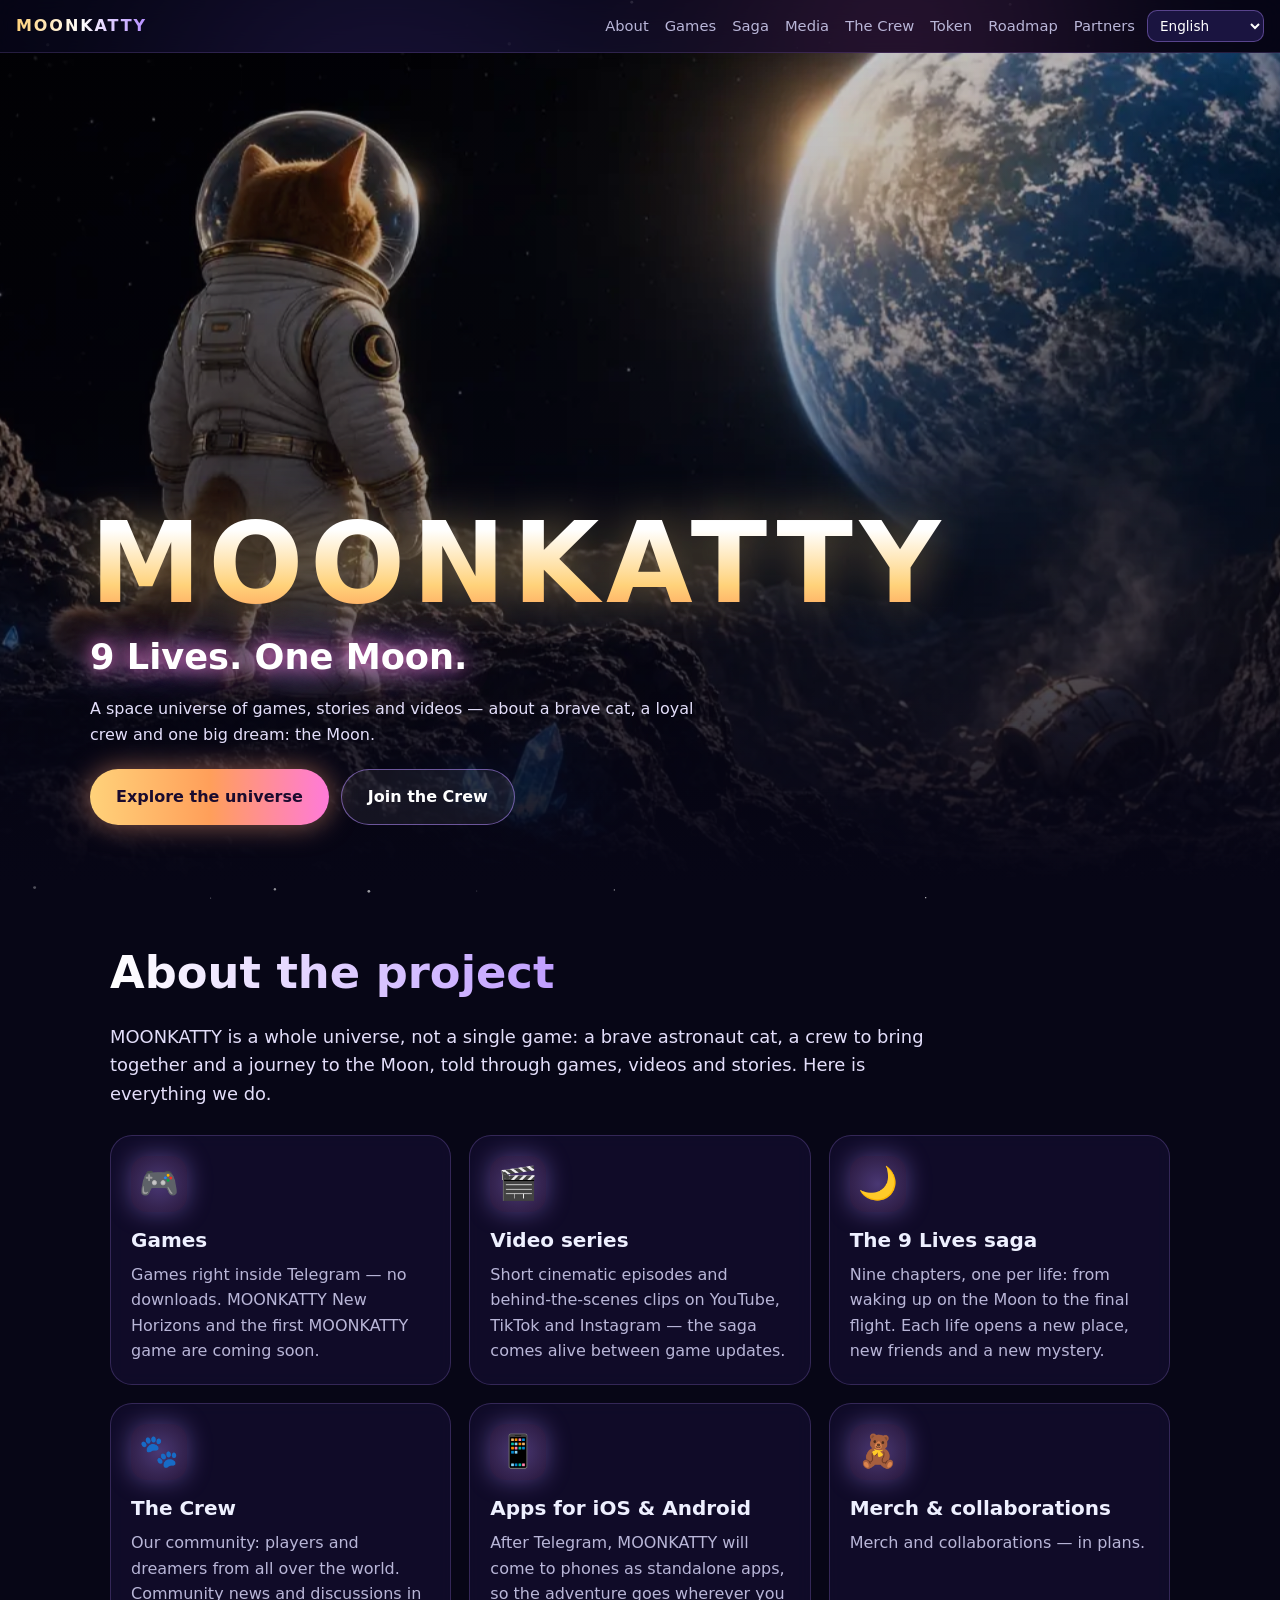
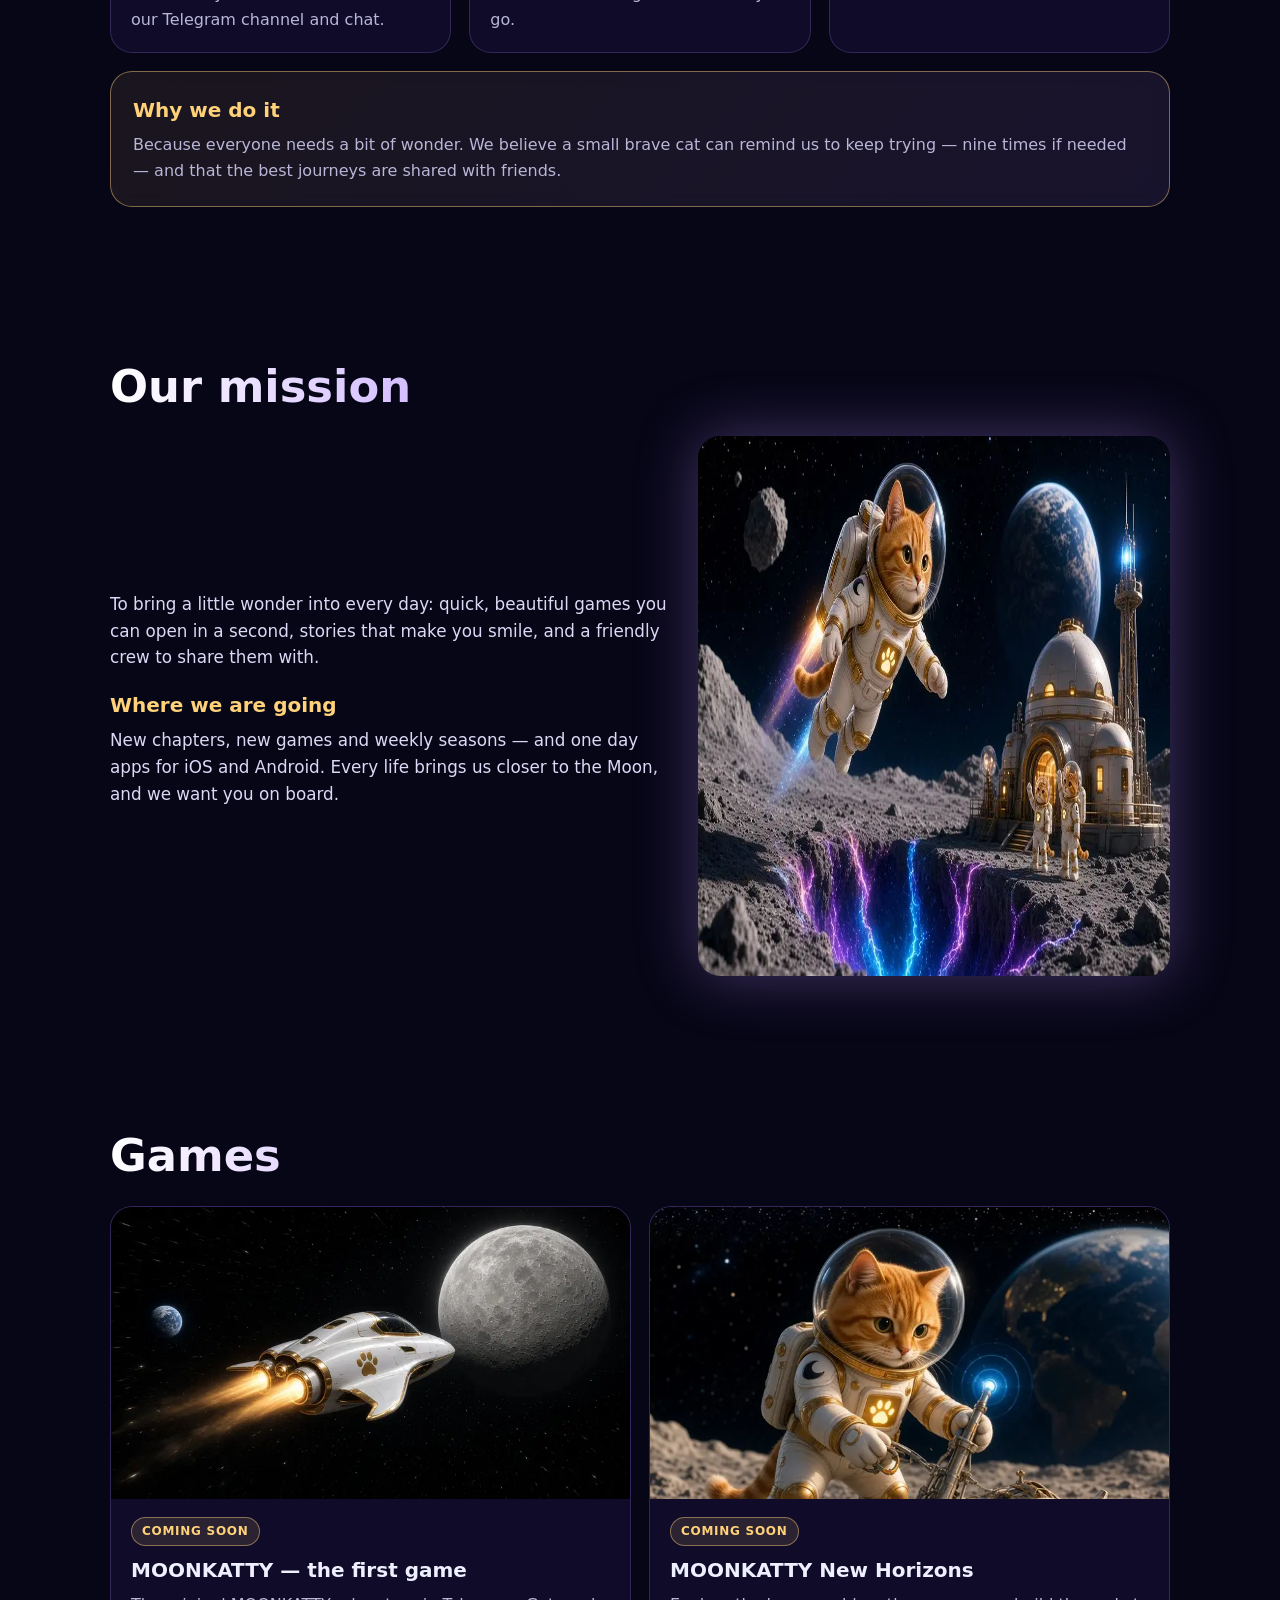
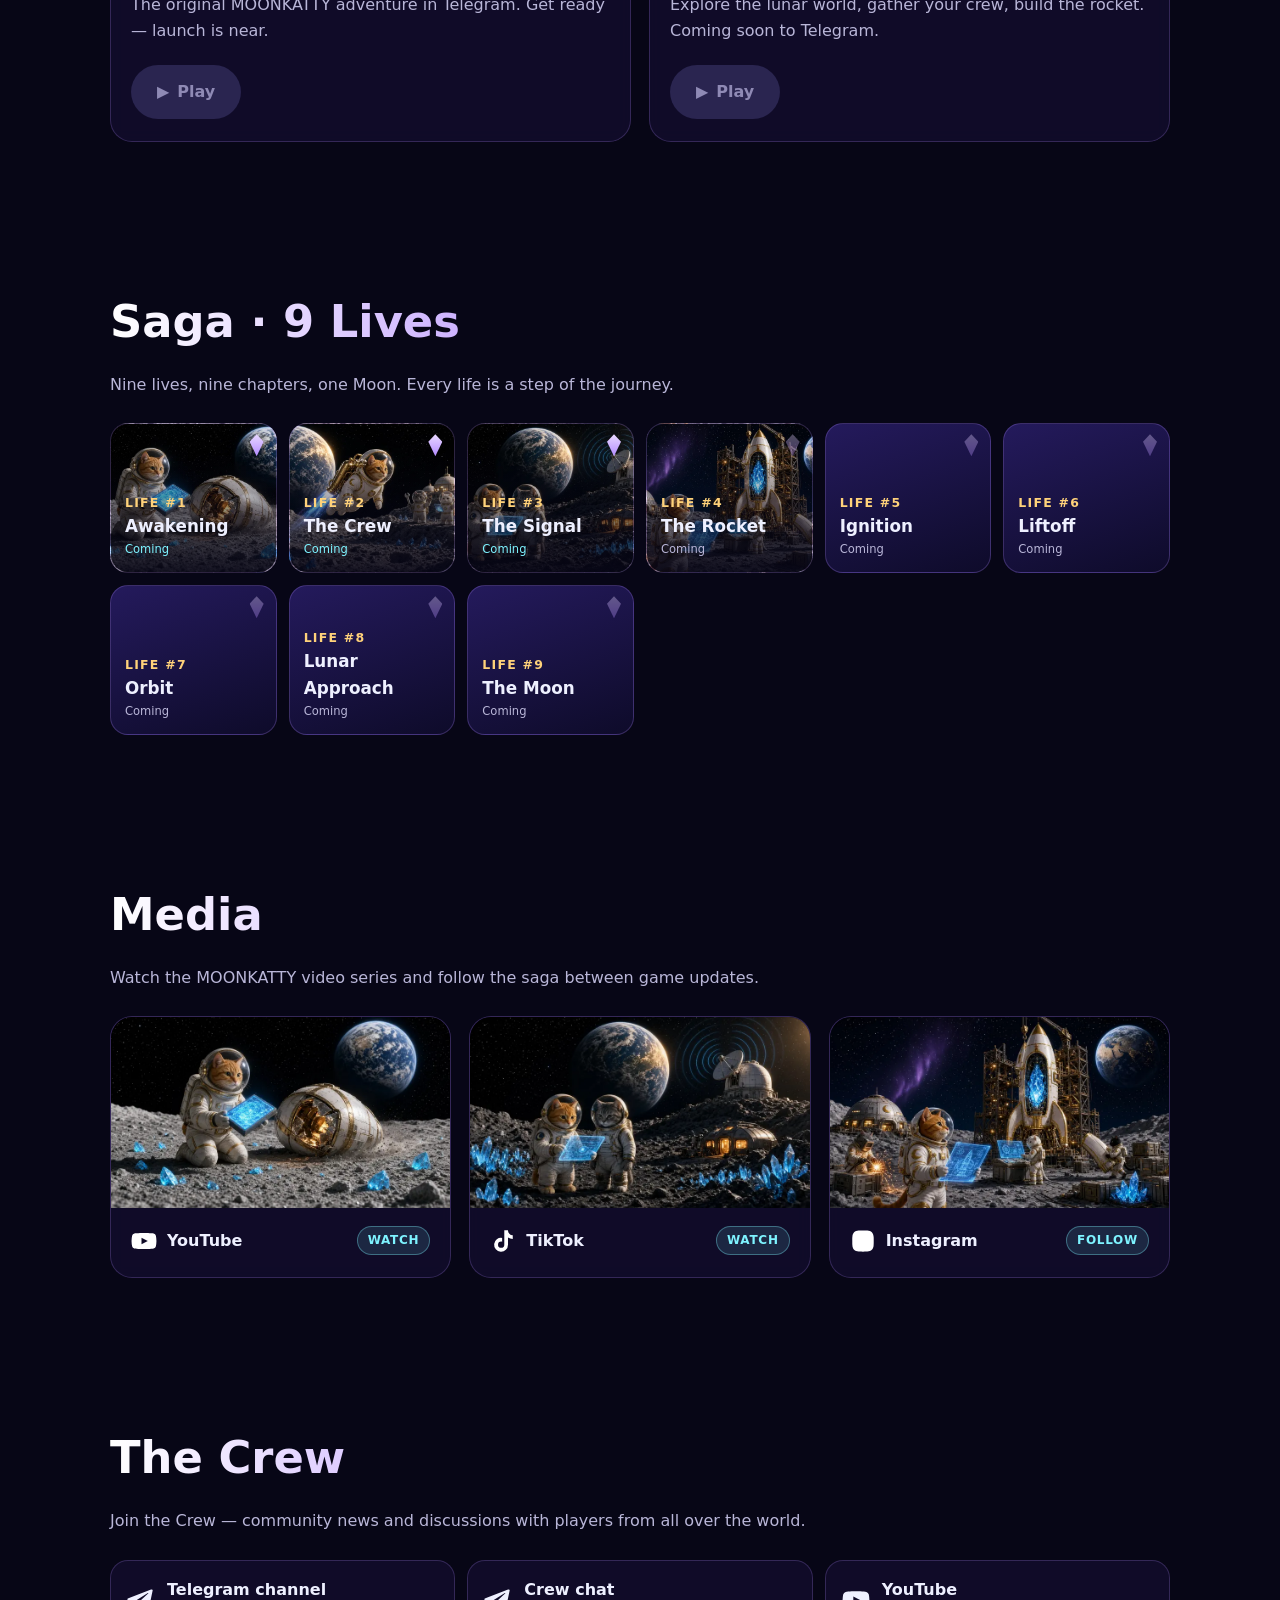
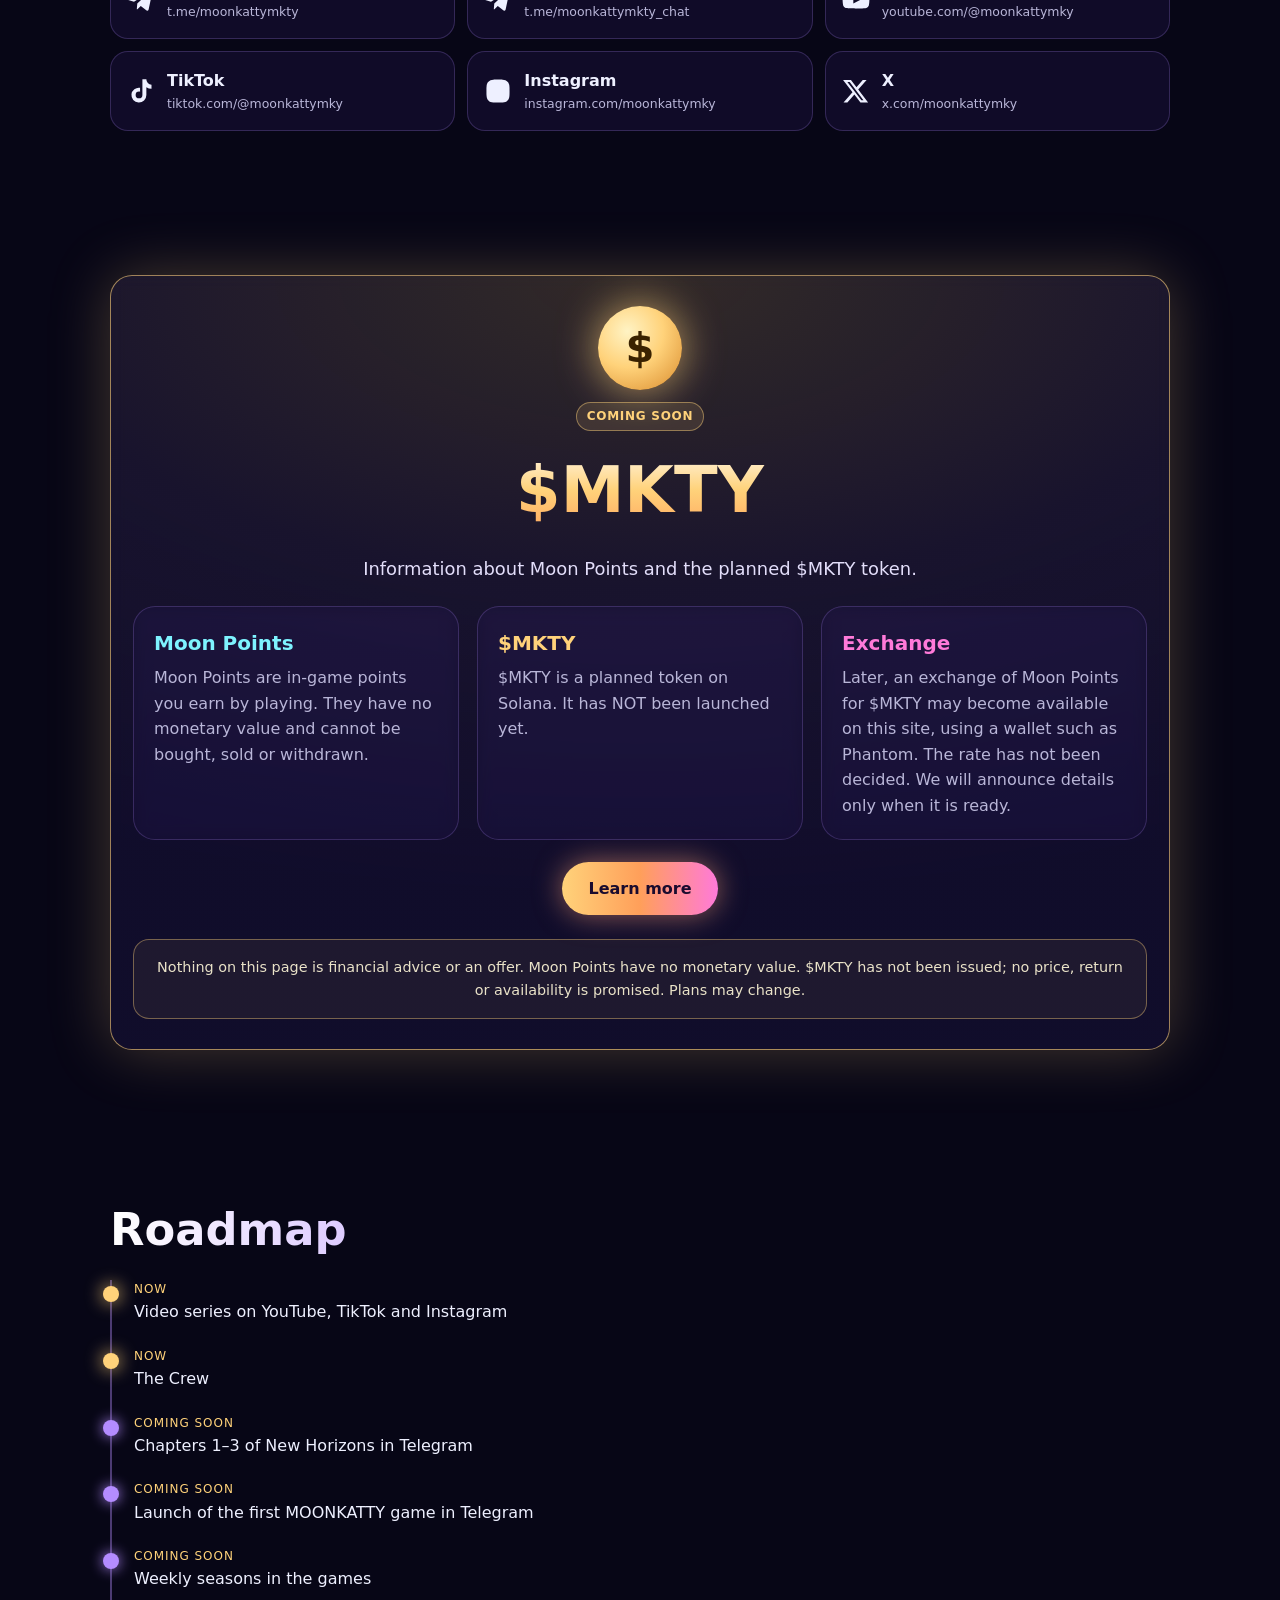
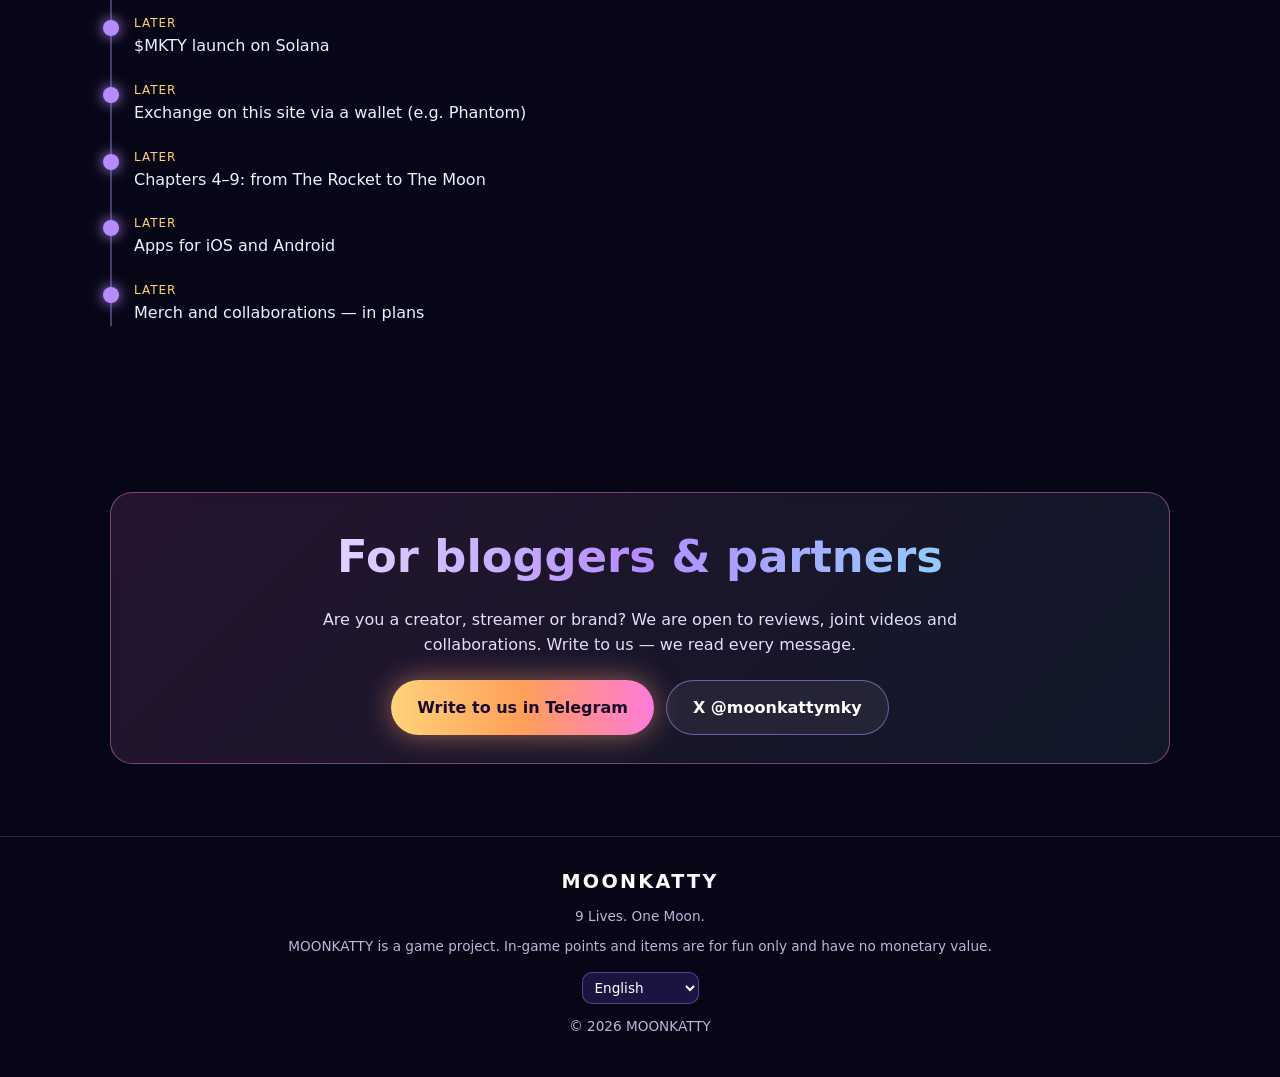
==== commit 08ead8df: "Hebrew copy rewrite + RTL/bidi fixes" ====
--- a/index.html
+++ b/index.html
@@ -4,7 +4,7 @@
 
 <link rel="canonical" href="https://moonkattymky.github.io/moonkatty-site/"><meta property="og:type" content="website"><meta property="og:site_name" content="MOONKATTY"><meta property="og:url" content="https://moonkattymky.github.io/moonkatty-site/"><meta property="og:title" content="MOONKATTY — 9 Lives. One Moon."><meta property="og:description" content="A cosmic cat saga in Telegram games. Games coming soon — join the Crew."><meta property="og:image" content="https://moonkattymky.github.io/moonkatty-site/img/og.jpg"><meta property="og:image:width" content="1200"><meta property="og:image:height" content="630"><meta name="twitter:card" content="summary_large_image"><meta name="twitter:site" content="@moonkattymky"><meta name="twitter:title" content="MOONKATTY — 9 Lives. One Moon."><meta name="twitter:description" content="A cosmic cat saga in Telegram games. Games coming soon — join the Crew."><meta name="twitter:image" content="https://moonkattymky.github.io/moonkatty-site/img/og.jpg"><link rel="icon" type="image/png" sizes="32x32" href="https://moonkattymky.github.io/moonkatty-site/img/favicon-32.png"><link rel="apple-touch-icon" href="https://moonkattymky.github.io/moonkatty-site/img/apple-touch-icon.png"><link rel="manifest" href="https://moonkattymky.github.io/moonkatty-site/manifest.webmanifest"><link rel="alternate" hreflang="en" href="https://moonkattymky.github.io/moonkatty-site/?lang=en"><link rel="alternate" hreflang="ru" href="https://moonkattymky.github.io/moonkatty-site/?lang=ru"><link rel="alternate" hreflang="uk" href="https://moonkattymky.github.io/moonkatty-site/?lang=uk"><link rel="alternate" hreflang="es" href="https://moonkattymky.github.io/moonkatty-site/?lang=es"><link rel="alternate" hreflang="pt" href="https://moonkattymky.github.io/moonkatty-site/?lang=pt"><link rel="alternate" hreflang="de" href="https://moonkattymky.github.io/moonkatty-site/?lang=de"><link rel="alternate" hreflang="fr" href="https://moonkattymky.github.io/moonkatty-site/?lang=fr"><link rel="alternate" hreflang="it" href="https://moonkattymky.github.io/moonkatty-site/?lang=it"><link rel="alternate" hreflang="tr" href="https://moonkattymky.github.io/moonkatty-site/?lang=tr"><link rel="alternate" hreflang="he" href="https://moonkattymky.github.io/moonkatty-site/?lang=he"><link rel="alternate" hreflang="ar" href="https://moonkattymky.github.io/moonkatty-site/?lang=ar"><link rel="alternate" hreflang="ko" href="https://moonkattymky.github.io/moonkatty-site/?lang=ko"><link rel="alternate" hreflang="zh" href="https://moonkattymky.github.io/moonkatty-site/?lang=zh"><link rel="alternate" hreflang="x-default" href="https://moonkattymky.github.io/moonkatty-site/"><link rel="preload" as="image" href="img/hero.webp"><link rel="stylesheet" href="style.css"></head><body>
 <canvas id="stars" aria-hidden="true"></canvas><div class="aurora" aria-hidden="true"></div>
-<a href="#project" class="skip">Skip</a><header><a class="logo" href="#top">MOONKATTY</a><button class="burger" aria-label="Menu" aria-expanded="false" aria-controls="nav"><span></span><span></span><span></span></button><nav id="nav"><a href="#project" data-i="nav_about"></a><a href="#games" data-i="nav_games"></a><a href="#saga" data-i="nav_saga"></a><a href="#media" data-i="nav_media"></a><a href="#crew" data-i="nav_crew"></a><a href="#token" data-i="nav_tok"></a><a href="#road" data-i="nav_road"></a><a href="#partners" data-i="nav_part"></a></nav><select class="lang"></select></header>
+<a href="#project" class="skip" data-i="skip">Skip to content</a><header><a class="logo" href="#top">MOONKATTY</a><button class="burger" aria-label="Menu" aria-expanded="false" aria-controls="nav"><span></span><span></span><span></span></button><nav id="nav"><a href="#project" data-i="nav_about"></a><a href="#games" data-i="nav_games"></a><a href="#saga" data-i="nav_saga"></a><a href="#media" data-i="nav_media"></a><a href="#crew" data-i="nav_crew"></a><a href="#token" data-i="nav_tok"></a><a href="#road" data-i="nav_road"></a><a href="#partners" data-i="nav_part"></a></nav><select class="lang"></select></header>
 <main id="main"><div class="hero" id="top"><div class="bg"></div><div class="in"><h1 dir="ltr">MOONKATTY</h1><div class="slogan" dir="ltr" style="unicode-bidi:isolate">9 Lives. One Moon.</div><p class="lead" data-i="hero_p"></p>
 <div class="btns"><a class="btn main" href="#project" data-i="cta_e"></a><a class="btn ghost" href="#crew" data-i="cta_j"></a></div></div></div>
 <section id="project" class="reveal"><h2 data-i="ap_t"></h2><p class="sub big" data-i="ap_i"></p><div class="grid g3 feats"><div class="card feat"><div class="fi" aria-hidden="true">🎮</div><h3 data-i="fg"></h3><p data-i="fg_d"></p></div><div class="card feat"><div class="fi" aria-hidden="true">🎬</div><h3 data-i="fv"></h3><p data-i="fv_d"></p></div><div class="card feat"><div class="fi" aria-hidden="true">🌙</div><h3 data-i="fs"></h3><p data-i="fs_d"></p></div><div class="card feat"><div class="fi" aria-hidden="true">🐾</div><h3 data-i="fc"></h3><p data-i="fc_d"></p></div><div class="card feat"><div class="fi" aria-hidden="true">📱</div><h3 data-i="fa"></h3><p data-i="fa_d"></p></div><div class="card feat"><div class="fi" aria-hidden="true">🧸</div><h3 data-i="fm"></h3><p data-i="fm_d"></p></div></div><div class="card why"><h3 data-i="why_t"></h3><p data-i="why_p"></p></div></section><section id="mission" class="reveal"><h2 data-i="mis_t"></h2><div class="about"><div><p data-i="mis_p"></p><h3 data-i="vis_t" style="margin-top:18px;color:var(--gold)"></h3><p data-i="vis_p"></p></div><img src="img/crew.webp" alt="MOONKATTY" loading="lazy" width="960" height="540"></div></section>
@@ -12,10 +12,10 @@
 <div class="card"><img src="img/game1.webp" alt="MOONKATTY" loading="lazy" width="800" height="450"><div class="bd"><span class="tag soon" data-i="soon"></span><h3 data-i="g1_t"></h3><p data-i="g1_d"></p><div class="btns"><span class="btn main" aria-disabled="true">▶ <span data-i="play"></span></span></div></div></div>
 <div class="card"><img src="img/horizons.webp" alt="MOONKATTY New Horizons" loading="lazy" width="800" height="450"><div class="bd"><span class="tag soon" data-i="soon"></span><h3 data-i="g2_t"></h3><p data-i="g2_d"></p><div class="btns"><span class="btn main" aria-disabled="true">▶ <span data-i="play"></span></span></div></div></div>
 </div></section>
-<section id="saga" class="reveal"><h2 data-i="saga_t"></h2><p class="sub" data-i="saga_d"></p><div class="lives"><div class="life has " style="background-image:url(img/ch1.webp)"><div class="crys"></div><b>LIFE #1</b><span>Awakening</span><i data-i="next"></i></div><div class="life has " style="background-image:url(img/ch2.webp)"><div class="crys"></div><b>LIFE #2</b><span>The Crew</span><i data-i="next"></i></div><div class="life has " style="background-image:url(img/ch3.webp)"><div class="crys"></div><b>LIFE #3</b><span>The Signal</span><i data-i="next"></i></div><div class="life has lock" style="background-image:url(img/ch4.webp)"><div class="crys"></div><b>LIFE #4</b><span>The Rocket</span><i data-i="next"></i></div><div class="life  lock"><div class="crys"></div><b>LIFE #5</b><span>Ignition</span><i data-i="next"></i></div><div class="life  lock"><div class="crys"></div><b>LIFE #6</b><span>Liftoff</span><i data-i="next"></i></div><div class="life  lock"><div class="crys"></div><b>LIFE #7</b><span>Orbit</span><i data-i="next"></i></div><div class="life  lock"><div class="crys"></div><b>LIFE #8</b><span>Lunar Approach</span><i data-i="next"></i></div><div class="life  lock"><div class="crys"></div><b>LIFE #9</b><span>The Moon</span><i data-i="next"></i></div></div></section>
+<section id="saga" class="reveal"><h2 data-i="saga_t"></h2><p class="sub" data-i="saga_d"></p><div class="lives"><div class="life has " style="background-image:url(img/ch1.webp)"><div class="crys"></div><b dir="ltr">LIFE #1</b><span>Awakening</span><i data-i="next"></i></div><div class="life has " style="background-image:url(img/ch2.webp)"><div class="crys"></div><b dir="ltr">LIFE #2</b><span>The Crew</span><i data-i="next"></i></div><div class="life has " style="background-image:url(img/ch3.webp)"><div class="crys"></div><b dir="ltr">LIFE #3</b><span>The Signal</span><i data-i="next"></i></div><div class="life has lock" style="background-image:url(img/ch4.webp)"><div class="crys"></div><b dir="ltr">LIFE #4</b><span>The Rocket</span><i data-i="next"></i></div><div class="life  lock"><div class="crys"></div><b dir="ltr">LIFE #5</b><span>Ignition</span><i data-i="next"></i></div><div class="life  lock"><div class="crys"></div><b dir="ltr">LIFE #6</b><span>Liftoff</span><i data-i="next"></i></div><div class="life  lock"><div class="crys"></div><b dir="ltr">LIFE #7</b><span>Orbit</span><i data-i="next"></i></div><div class="life  lock"><div class="crys"></div><b dir="ltr">LIFE #8</b><span>Lunar Approach</span><i data-i="next"></i></div><div class="life  lock"><div class="crys"></div><b dir="ltr">LIFE #9</b><span>The Moon</span><i data-i="next"></i></div></div></section>
 <section id="media" class="reveal"><h2 data-i="media_t"></h2><p class="sub" data-i="media_d"></p><div class="grid g3"><a class="card media" href="https://youtube.com/@moonkattymky" target="_blank" rel="noopener"><img src="img/ch1.webp" alt="" loading="lazy" width="800" height="450"><div class="bd"><svg viewBox="0 0 24 24" aria-hidden="true"><path d="M23 7.2a3 3 0 0 0-2.1-2.1C19 4.6 12 4.6 12 4.6s-7 0-8.9.5A3 3 0 0 0 1 7.2 31 31 0 0 0 .5 12 31 31 0 0 0 1 16.8a3 3 0 0 0 2.1 2.1c1.9.5 8.9.5 8.9.5s7 0 8.9-.5a3 3 0 0 0 2.1-2.1 31 31 0 0 0 .5-4.8 31 31 0 0 0-.5-4.8zM9.7 15.1V8.9l5.8 3.1z"/></svg><b>YouTube</b><span class="tag" data-i="watch"></span></div></a><a class="card media" href="https://tiktok.com/@moonkattymky" target="_blank" rel="noopener"><img src="img/ch3.webp" alt="" loading="lazy" width="800" height="450"><div class="bd"><svg viewBox="0 0 24 24" aria-hidden="true"><path d="M16.6 2h-3.4v13.4a2.9 2.9 0 1 1-2.9-2.9c.3 0 .6 0 .9.1V9.2a6.4 6.4 0 1 0 5.4 6.3V8.7a8 8 0 0 0 4.4 1.4V6.7a4.6 4.6 0 0 1-4.4-4.7z"/></svg><b>TikTok</b><span class="tag" data-i="watch"></span></div></a><a class="card media" href="https://instagram.com/moonkattymky" target="_blank" rel="noopener"><img src="img/ch4.webp" alt="" loading="lazy" width="800" height="450"><div class="bd"><svg viewBox="0 0 24 24" aria-hidden="true"><path d="M12 7a5 5 0 1 0 0 10 5 5 0 0 0 0-10zm0 8.2a3.2 3.2 0 1 1 0-6.4 3.2 3.2 0 0 1 0 6.4zM17.3 5.5a1.2 1.2 0 1 0 0 2.4 1.2 1.2 0 0 0 0-2.4zM12 2.2c-2.7 0-3 0-4 .1-3.6.2-5.6 2.2-5.8 5.8-.1 1-.1 1.3-.1 3.9s0 3 .1 4c.2 3.6 2.2 5.6 5.8 5.8 1 .1 1.3.1 4 .1s3 0 4-.1c3.6-.2 5.6-2.2 5.8-5.8.1-1 .1-1.3.1-4s0-3-.1-3.9c-.2-3.6-2.2-5.6-5.8-5.8-1-.1-1.3-.1-4-.1z"/></svg><b>Instagram</b><span class="tag" data-i="follow"></span></div></a></div></section><section id="crew" class="reveal"><h2 data-i="crew_t"></h2><p class="sub" data-i="crew_d"></p><div class="soc"><a href="https://t.me/moonkattymkty" target="_blank" rel="noopener"><svg viewBox="0 0 24 24" aria-hidden="true"><path d="M21.9 4.3 18.6 20c-.2 1.1-.9 1.4-1.8.9l-5-3.7-2.4 2.3c-.3.3-.5.5-1 .5l.4-5.1 9.3-8.4c.4-.4-.1-.6-.6-.2L6 13.5 1 12c-1.1-.3-1.1-1.1.2-1.6L20.6 3c.9-.3 1.7.2 1.3 1.3z"/></svg><div><span data-i="ch"></span><small>t.me/moonkattymkty</small></div></a><a href="https://t.me/moonkattymkty_chat" target="_blank" rel="noopener"><svg viewBox="0 0 24 24" aria-hidden="true"><path d="M21.9 4.3 18.6 20c-.2 1.1-.9 1.4-1.8.9l-5-3.7-2.4 2.3c-.3.3-.5.5-1 .5l.4-5.1 9.3-8.4c.4-.4-.1-.6-.6-.2L6 13.5 1 12c-1.1-.3-1.1-1.1.2-1.6L20.6 3c.9-.3 1.7.2 1.3 1.3z"/></svg><div><span data-i="chat"></span><small>t.me/moonkattymkty_chat</small></div></a><a href="https://youtube.com/@moonkattymky" target="_blank" rel="noopener"><svg viewBox="0 0 24 24" aria-hidden="true"><path d="M23 7.2a3 3 0 0 0-2.1-2.1C19 4.6 12 4.6 12 4.6s-7 0-8.9.5A3 3 0 0 0 1 7.2 31 31 0 0 0 .5 12 31 31 0 0 0 1 16.8a3 3 0 0 0 2.1 2.1c1.9.5 8.9.5 8.9.5s7 0 8.9-.5a3 3 0 0 0 2.1-2.1 31 31 0 0 0 .5-4.8 31 31 0 0 0-.5-4.8zM9.7 15.1V8.9l5.8 3.1z"/></svg><div>YouTube<small>youtube.com/@moonkattymky</small></div></a><a href="https://tiktok.com/@moonkattymky" target="_blank" rel="noopener"><svg viewBox="0 0 24 24" aria-hidden="true"><path d="M16.6 2h-3.4v13.4a2.9 2.9 0 1 1-2.9-2.9c.3 0 .6 0 .9.1V9.2a6.4 6.4 0 1 0 5.4 6.3V8.7a8 8 0 0 0 4.4 1.4V6.7a4.6 4.6 0 0 1-4.4-4.7z"/></svg><div>TikTok<small>tiktok.com/@moonkattymky</small></div></a><a href="https://instagram.com/moonkattymky" target="_blank" rel="noopener"><svg viewBox="0 0 24 24" aria-hidden="true"><path d="M12 7a5 5 0 1 0 0 10 5 5 0 0 0 0-10zm0 8.2a3.2 3.2 0 1 1 0-6.4 3.2 3.2 0 0 1 0 6.4zM17.3 5.5a1.2 1.2 0 1 0 0 2.4 1.2 1.2 0 0 0 0-2.4zM12 2.2c-2.7 0-3 0-4 .1-3.6.2-5.6 2.2-5.8 5.8-.1 1-.1 1.3-.1 3.9s0 3 .1 4c.2 3.6 2.2 5.6 5.8 5.8 1 .1 1.3.1 4 .1s3 0 4-.1c3.6-.2 5.6-2.2 5.8-5.8.1-1 .1-1.3.1-4s0-3-.1-3.9c-.2-3.6-2.2-5.6-5.8-5.8-1-.1-1.3-.1-4-.1z"/></svg><div>Instagram<small>instagram.com/moonkattymky</small></div></a><a href="https://x.com/moonkattymky" target="_blank" rel="noopener"><svg viewBox="0 0 24 24" aria-hidden="true"><path d="M17.8 2.5h3.3l-7.2 8.2 8.5 11.2h-6.6l-5.2-6.8-6 6.8H1.3l7.7-8.8L.9 2.5h6.8l4.7 6.2zm-1.2 17.4h1.8L6.6 4.3h-2z"/></svg><div>X<small>x.com/moonkattymky</small></div></a></div></section>
-<section id="token" class="reveal"><div class="card tokbox"><div class="coin" aria-hidden="true">$</div><span class="tag soon" data-i="soon"></span><h2>$MKTY</h2><p class="sub big" data-i="lead"></p>
+<section id="token" class="reveal"><div class="card tokbox"><div class="coin" aria-hidden="true">$</div><span class="tag soon" data-i="soon"></span><h2 dir="ltr">$MKTY</h2><p class="sub big" data-i="lead"></p>
 <div class="grid g3"><div class="card feat"><h3 style="color:var(--cy)" data-i="mp_t"></h3><p data-i="mp_d"></p></div><div class="card feat"><h3 style="color:var(--gold)" data-i="tk_t"></h3><p data-i="tk_d"></p></div><div class="card feat"><h3 style="color:var(--pink)" data-i="how_t"></h3><p data-i="how_d"></p></div></div>
 <div class="btns" style="justify-content:center"><a class="btn main" href="exchange/" data-i="tk_more"></a></div><div class="disc" data-i="disc"></div></div></section><section id="road" class="reveal"><h2 data-i="road_t"></h2><ol class="road"><li class="now"><em data-i="now"></em><span data-i="r0"></span></li><li class="now"><em data-i="now"></em><span data-i="crew_t"></span></li><li><em data-i="soon"></em><span data-i="r1"></span></li><li><em data-i="soon"></em><span data-i="r2"></span></li><li><em data-i="soon"></em><span data-i="r3"></span></li><li><em data-i="later"></em><span data-i="x2"></span></li><li><em data-i="later"></em><span data-i="x3"></span></li><li><em data-i="later"></em><span data-i="r4"></span></li><li><em data-i="later"></em><span data-i="r5"></span></li><li><em data-i="later"></em><span data-i="r6"></span></li></ol></section><section id="partners" class="reveal"><div class="card partner"><h2 data-i="p_t"></h2><p data-i="p_d"></p><div class="btns"><a class="btn main" href="https://t.me/moonkattymkty_chat" target="_blank" rel="noopener" data-i="p_b"></a><a class="btn ghost" href="https://x.com/moonkattymky" target="_blank" rel="noopener">X @moonkattymky</a></div></div></section>
 </main><footer><span class="logo">MOONKATTY</span><div dir="ltr">9 Lives. One Moon.</div><p data-i="foot" style="margin-top:8px"></p><select class="lang"></select><p style="margin-top:12px">© 2026 MOONKATTY</p></footer>
-<script src="i18n.js"></script><script src="i18n-about.js"></script><script src="i18n-v3.js"></script><script src="i18n-v4.js"></script><script src="i18n-v5.js"></script><script src="exchange/ex-i18n.js"></script><script src="app.js"></script></body></html>+<script src="i18n.js"></script><script src="i18n-about.js"></script><script src="i18n-v3.js"></script><script src="i18n-v4.js"></script><script src="i18n-v5.js"></script><script src="exchange/ex-i18n.js"></script><script src="i18n-he.js"></script><script src="app.js"></script></body></html>
--- a/style.css
+++ b/style.css
@@ -104,3 +104,7 @@
 .tokbox .sub{margin:0 auto 22px}.tokbox .feat{text-align:start}
 .coin{width:84px;height:84px;margin:0 auto 12px;border-radius:50%;display:grid;place-items:center;font-size:2.6rem;font-weight:900;color:#3a2200;background:radial-gradient(circle at 35% 30%,#fff3c4,var(--gold) 45%,#d98a2b);box-shadow:0 0 40px rgba(255,210,122,.7);animation:spin 6s linear infinite}
 @keyframes spin{0%{transform:rotateY(0)}100%{transform:rotateY(360deg)}}
+.life b,.life span,.media b,.soc small{unicode-bidi:isolate}
+[dir=rtl] .soc small{direction:ltr;text-align:right}
+[dir=rtl] .tokbox .feat{text-align:right}
+[dir=rtl] .life b{text-align:right}
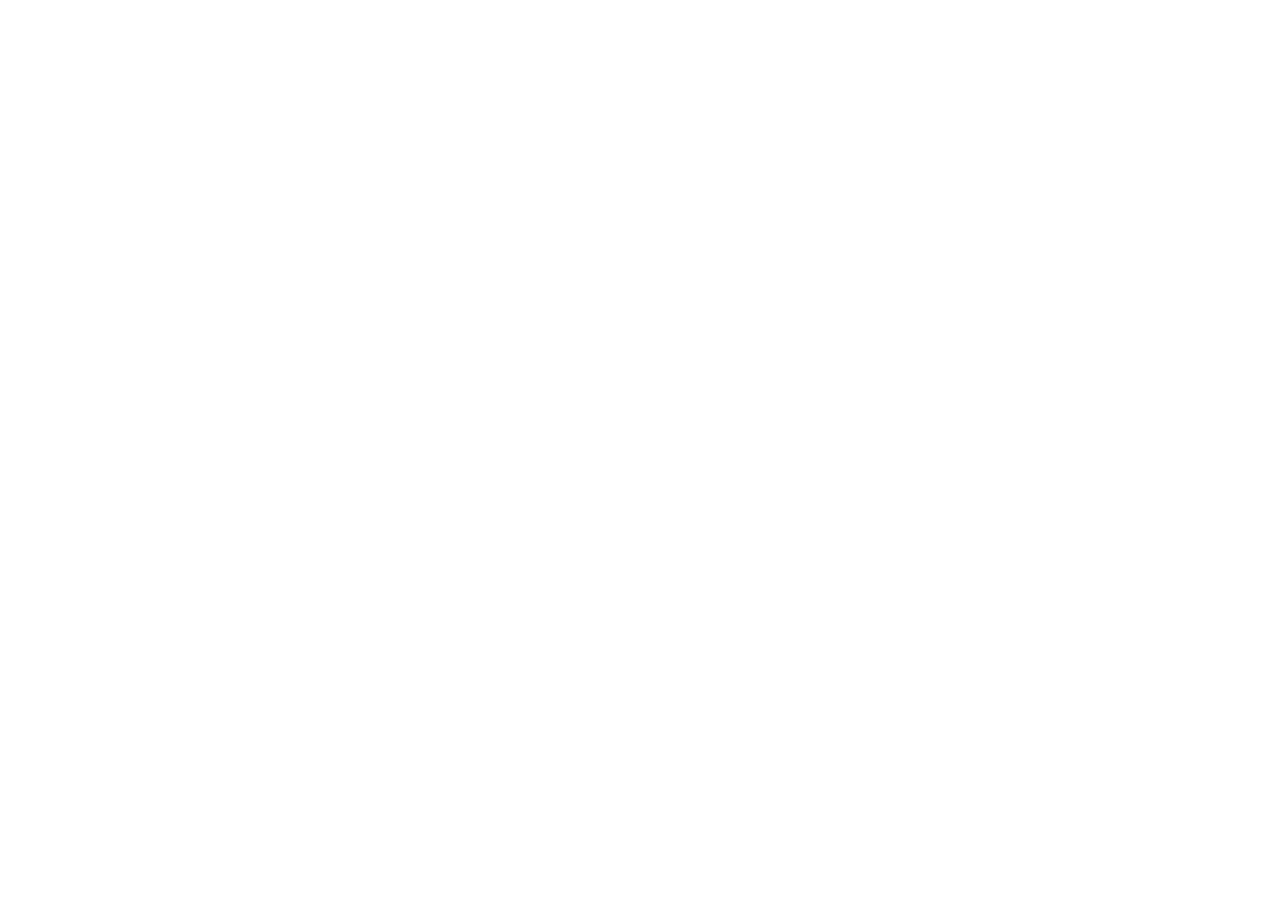
==== commit 6f83ee81: "Redirect to https://moonkatty.com/" ====
--- a/index.html
+++ b/index.html
@@ -1,21 +1,3 @@
-<!doctype html><html lang="en"><head><meta charset="utf-8"><meta name="viewport" content="width=device-width,initial-scale=1,viewport-fit=cover">
-<title>MOONKATTY — 9 Lives. One Moon.</title><meta name="description" content="MOONKATTY — cosmic cat saga in Telegram games. 9 Lives. One Moon.">
-<meta name="theme-color" content="#070616">
-
-<link rel="canonical" href="https://moonkattymky.github.io/moonkatty-site/"><meta property="og:type" content="website"><meta property="og:site_name" content="MOONKATTY"><meta property="og:url" content="https://moonkattymky.github.io/moonkatty-site/"><meta property="og:title" content="MOONKATTY — 9 Lives. One Moon."><meta property="og:description" content="A cosmic cat saga in Telegram games. Games coming soon — join the Crew."><meta property="og:image" content="https://moonkattymky.github.io/moonkatty-site/img/og.jpg"><meta property="og:image:width" content="1200"><meta property="og:image:height" content="630"><meta name="twitter:card" content="summary_large_image"><meta name="twitter:site" content="@moonkattymky"><meta name="twitter:title" content="MOONKATTY — 9 Lives. One Moon."><meta name="twitter:description" content="A cosmic cat saga in Telegram games. Games coming soon — join the Crew."><meta name="twitter:image" content="https://moonkattymky.github.io/moonkatty-site/img/og.jpg"><link rel="icon" type="image/png" sizes="32x32" href="https://moonkattymky.github.io/moonkatty-site/img/favicon-32.png"><link rel="apple-touch-icon" href="https://moonkattymky.github.io/moonkatty-site/img/apple-touch-icon.png"><link rel="manifest" href="https://moonkattymky.github.io/moonkatty-site/manifest.webmanifest"><link rel="alternate" hreflang="en" href="https://moonkattymky.github.io/moonkatty-site/?lang=en"><link rel="alternate" hreflang="ru" href="https://moonkattymky.github.io/moonkatty-site/?lang=ru"><link rel="alternate" hreflang="uk" href="https://moonkattymky.github.io/moonkatty-site/?lang=uk"><link rel="alternate" hreflang="es" href="https://moonkattymky.github.io/moonkatty-site/?lang=es"><link rel="alternate" hreflang="pt" href="https://moonkattymky.github.io/moonkatty-site/?lang=pt"><link rel="alternate" hreflang="de" href="https://moonkattymky.github.io/moonkatty-site/?lang=de"><link rel="alternate" hreflang="fr" href="https://moonkattymky.github.io/moonkatty-site/?lang=fr"><link rel="alternate" hreflang="it" href="https://moonkattymky.github.io/moonkatty-site/?lang=it"><link rel="alternate" hreflang="tr" href="https://moonkattymky.github.io/moonkatty-site/?lang=tr"><link rel="alternate" hreflang="he" href="https://moonkattymky.github.io/moonkatty-site/?lang=he"><link rel="alternate" hreflang="ar" href="https://moonkattymky.github.io/moonkatty-site/?lang=ar"><link rel="alternate" hreflang="ko" href="https://moonkattymky.github.io/moonkatty-site/?lang=ko"><link rel="alternate" hreflang="zh" href="https://moonkattymky.github.io/moonkatty-site/?lang=zh"><link rel="alternate" hreflang="x-default" href="https://moonkattymky.github.io/moonkatty-site/"><link rel="preload" as="image" href="img/hero.webp"><link rel="stylesheet" href="style.css"></head><body>
-<canvas id="stars" aria-hidden="true"></canvas><div class="aurora" aria-hidden="true"></div>
-<a href="#project" class="skip" data-i="skip">Skip to content</a><header><a class="logo" href="#top">MOONKATTY</a><button class="burger" aria-label="Menu" aria-expanded="false" aria-controls="nav"><span></span><span></span><span></span></button><nav id="nav"><a href="#project" data-i="nav_about"></a><a href="#games" data-i="nav_games"></a><a href="#saga" data-i="nav_saga"></a><a href="#media" data-i="nav_media"></a><a href="#crew" data-i="nav_crew"></a><a href="#token" data-i="nav_tok"></a><a href="#road" data-i="nav_road"></a><a href="#partners" data-i="nav_part"></a></nav><select class="lang"></select></header>
-<main id="main"><div class="hero" id="top"><div class="bg"></div><div class="in"><h1 dir="ltr">MOONKATTY</h1><div class="slogan" dir="ltr" style="unicode-bidi:isolate">9 Lives. One Moon.</div><p class="lead" data-i="hero_p"></p>
-<div class="btns"><a class="btn main" href="#project" data-i="cta_e"></a><a class="btn ghost" href="#crew" data-i="cta_j"></a></div></div></div>
-<section id="project" class="reveal"><h2 data-i="ap_t"></h2><p class="sub big" data-i="ap_i"></p><div class="grid g3 feats"><div class="card feat"><div class="fi" aria-hidden="true">🎮</div><h3 data-i="fg"></h3><p data-i="fg_d"></p></div><div class="card feat"><div class="fi" aria-hidden="true">🎬</div><h3 data-i="fv"></h3><p data-i="fv_d"></p></div><div class="card feat"><div class="fi" aria-hidden="true">🌙</div><h3 data-i="fs"></h3><p data-i="fs_d"></p></div><div class="card feat"><div class="fi" aria-hidden="true">🐾</div><h3 data-i="fc"></h3><p data-i="fc_d"></p></div><div class="card feat"><div class="fi" aria-hidden="true">📱</div><h3 data-i="fa"></h3><p data-i="fa_d"></p></div><div class="card feat"><div class="fi" aria-hidden="true">🧸</div><h3 data-i="fm"></h3><p data-i="fm_d"></p></div></div><div class="card why"><h3 data-i="why_t"></h3><p data-i="why_p"></p></div></section><section id="mission" class="reveal"><h2 data-i="mis_t"></h2><div class="about"><div><p data-i="mis_p"></p><h3 data-i="vis_t" style="margin-top:18px;color:var(--gold)"></h3><p data-i="vis_p"></p></div><img src="img/crew.webp" alt="MOONKATTY" loading="lazy" width="960" height="540"></div></section>
-<section id="games" class="reveal"><h2 data-i="games_t"></h2><div class="grid g2">
-<div class="card"><img src="img/game1.webp" alt="MOONKATTY" loading="lazy" width="800" height="450"><div class="bd"><span class="tag soon" data-i="soon"></span><h3 data-i="g1_t"></h3><p data-i="g1_d"></p><div class="btns"><span class="btn main" aria-disabled="true">▶ <span data-i="play"></span></span></div></div></div>
-<div class="card"><img src="img/horizons.webp" alt="MOONKATTY New Horizons" loading="lazy" width="800" height="450"><div class="bd"><span class="tag soon" data-i="soon"></span><h3 data-i="g2_t"></h3><p data-i="g2_d"></p><div class="btns"><span class="btn main" aria-disabled="true">▶ <span data-i="play"></span></span></div></div></div>
-</div></section>
-<section id="saga" class="reveal"><h2 data-i="saga_t"></h2><p class="sub" data-i="saga_d"></p><div class="lives"><div class="life has " style="background-image:url(img/ch1.webp)"><div class="crys"></div><b dir="ltr">LIFE #1</b><span>Awakening</span><i data-i="next"></i></div><div class="life has " style="background-image:url(img/ch2.webp)"><div class="crys"></div><b dir="ltr">LIFE #2</b><span>The Crew</span><i data-i="next"></i></div><div class="life has " style="background-image:url(img/ch3.webp)"><div class="crys"></div><b dir="ltr">LIFE #3</b><span>The Signal</span><i data-i="next"></i></div><div class="life has lock" style="background-image:url(img/ch4.webp)"><div class="crys"></div><b dir="ltr">LIFE #4</b><span>The Rocket</span><i data-i="next"></i></div><div class="life  lock"><div class="crys"></div><b dir="ltr">LIFE #5</b><span>Ignition</span><i data-i="next"></i></div><div class="life  lock"><div class="crys"></div><b dir="ltr">LIFE #6</b><span>Liftoff</span><i data-i="next"></i></div><div class="life  lock"><div class="crys"></div><b dir="ltr">LIFE #7</b><span>Orbit</span><i data-i="next"></i></div><div class="life  lock"><div class="crys"></div><b dir="ltr">LIFE #8</b><span>Lunar Approach</span><i data-i="next"></i></div><div class="life  lock"><div class="crys"></div><b dir="ltr">LIFE #9</b><span>The Moon</span><i data-i="next"></i></div></div></section>
-<section id="media" class="reveal"><h2 data-i="media_t"></h2><p class="sub" data-i="media_d"></p><div class="grid g3"><a class="card media" href="https://youtube.com/@moonkattymky" target="_blank" rel="noopener"><img src="img/ch1.webp" alt="" loading="lazy" width="800" height="450"><div class="bd"><svg viewBox="0 0 24 24" aria-hidden="true"><path d="M23 7.2a3 3 0 0 0-2.1-2.1C19 4.6 12 4.6 12 4.6s-7 0-8.9.5A3 3 0 0 0 1 7.2 31 31 0 0 0 .5 12 31 31 0 0 0 1 16.8a3 3 0 0 0 2.1 2.1c1.9.5 8.9.5 8.9.5s7 0 8.9-.5a3 3 0 0 0 2.1-2.1 31 31 0 0 0 .5-4.8 31 31 0 0 0-.5-4.8zM9.7 15.1V8.9l5.8 3.1z"/></svg><b>YouTube</b><span class="tag" data-i="watch"></span></div></a><a class="card media" href="https://tiktok.com/@moonkattymky" target="_blank" rel="noopener"><img src="img/ch3.webp" alt="" loading="lazy" width="800" height="450"><div class="bd"><svg viewBox="0 0 24 24" aria-hidden="true"><path d="M16.6 2h-3.4v13.4a2.9 2.9 0 1 1-2.9-2.9c.3 0 .6 0 .9.1V9.2a6.4 6.4 0 1 0 5.4 6.3V8.7a8 8 0 0 0 4.4 1.4V6.7a4.6 4.6 0 0 1-4.4-4.7z"/></svg><b>TikTok</b><span class="tag" data-i="watch"></span></div></a><a class="card media" href="https://instagram.com/moonkattymky" target="_blank" rel="noopener"><img src="img/ch4.webp" alt="" loading="lazy" width="800" height="450"><div class="bd"><svg viewBox="0 0 24 24" aria-hidden="true"><path d="M12 7a5 5 0 1 0 0 10 5 5 0 0 0 0-10zm0 8.2a3.2 3.2 0 1 1 0-6.4 3.2 3.2 0 0 1 0 6.4zM17.3 5.5a1.2 1.2 0 1 0 0 2.4 1.2 1.2 0 0 0 0-2.4zM12 2.2c-2.7 0-3 0-4 .1-3.6.2-5.6 2.2-5.8 5.8-.1 1-.1 1.3-.1 3.9s0 3 .1 4c.2 3.6 2.2 5.6 5.8 5.8 1 .1 1.3.1 4 .1s3 0 4-.1c3.6-.2 5.6-2.2 5.8-5.8.1-1 .1-1.3.1-4s0-3-.1-3.9c-.2-3.6-2.2-5.6-5.8-5.8-1-.1-1.3-.1-4-.1z"/></svg><b>Instagram</b><span class="tag" data-i="follow"></span></div></a></div></section><section id="crew" class="reveal"><h2 data-i="crew_t"></h2><p class="sub" data-i="crew_d"></p><div class="soc"><a href="https://t.me/moonkattymkty" target="_blank" rel="noopener"><svg viewBox="0 0 24 24" aria-hidden="true"><path d="M21.9 4.3 18.6 20c-.2 1.1-.9 1.4-1.8.9l-5-3.7-2.4 2.3c-.3.3-.5.5-1 .5l.4-5.1 9.3-8.4c.4-.4-.1-.6-.6-.2L6 13.5 1 12c-1.1-.3-1.1-1.1.2-1.6L20.6 3c.9-.3 1.7.2 1.3 1.3z"/></svg><div><span data-i="ch"></span><small>t.me/moonkattymkty</small></div></a><a href="https://t.me/moonkattymkty_chat" target="_blank" rel="noopener"><svg viewBox="0 0 24 24" aria-hidden="true"><path d="M21.9 4.3 18.6 20c-.2 1.1-.9 1.4-1.8.9l-5-3.7-2.4 2.3c-.3.3-.5.5-1 .5l.4-5.1 9.3-8.4c.4-.4-.1-.6-.6-.2L6 13.5 1 12c-1.1-.3-1.1-1.1.2-1.6L20.6 3c.9-.3 1.7.2 1.3 1.3z"/></svg><div><span data-i="chat"></span><small>t.me/moonkattymkty_chat</small></div></a><a href="https://youtube.com/@moonkattymky" target="_blank" rel="noopener"><svg viewBox="0 0 24 24" aria-hidden="true"><path d="M23 7.2a3 3 0 0 0-2.1-2.1C19 4.6 12 4.6 12 4.6s-7 0-8.9.5A3 3 0 0 0 1 7.2 31 31 0 0 0 .5 12 31 31 0 0 0 1 16.8a3 3 0 0 0 2.1 2.1c1.9.5 8.9.5 8.9.5s7 0 8.9-.5a3 3 0 0 0 2.1-2.1 31 31 0 0 0 .5-4.8 31 31 0 0 0-.5-4.8zM9.7 15.1V8.9l5.8 3.1z"/></svg><div>YouTube<small>youtube.com/@moonkattymky</small></div></a><a href="https://tiktok.com/@moonkattymky" target="_blank" rel="noopener"><svg viewBox="0 0 24 24" aria-hidden="true"><path d="M16.6 2h-3.4v13.4a2.9 2.9 0 1 1-2.9-2.9c.3 0 .6 0 .9.1V9.2a6.4 6.4 0 1 0 5.4 6.3V8.7a8 8 0 0 0 4.4 1.4V6.7a4.6 4.6 0 0 1-4.4-4.7z"/></svg><div>TikTok<small>tiktok.com/@moonkattymky</small></div></a><a href="https://instagram.com/moonkattymky" target="_blank" rel="noopener"><svg viewBox="0 0 24 24" aria-hidden="true"><path d="M12 7a5 5 0 1 0 0 10 5 5 0 0 0 0-10zm0 8.2a3.2 3.2 0 1 1 0-6.4 3.2 3.2 0 0 1 0 6.4zM17.3 5.5a1.2 1.2 0 1 0 0 2.4 1.2 1.2 0 0 0 0-2.4zM12 2.2c-2.7 0-3 0-4 .1-3.6.2-5.6 2.2-5.8 5.8-.1 1-.1 1.3-.1 3.9s0 3 .1 4c.2 3.6 2.2 5.6 5.8 5.8 1 .1 1.3.1 4 .1s3 0 4-.1c3.6-.2 5.6-2.2 5.8-5.8.1-1 .1-1.3.1-4s0-3-.1-3.9c-.2-3.6-2.2-5.6-5.8-5.8-1-.1-1.3-.1-4-.1z"/></svg><div>Instagram<small>instagram.com/moonkattymky</small></div></a><a href="https://x.com/moonkattymky" target="_blank" rel="noopener"><svg viewBox="0 0 24 24" aria-hidden="true"><path d="M17.8 2.5h3.3l-7.2 8.2 8.5 11.2h-6.6l-5.2-6.8-6 6.8H1.3l7.7-8.8L.9 2.5h6.8l4.7 6.2zm-1.2 17.4h1.8L6.6 4.3h-2z"/></svg><div>X<small>x.com/moonkattymky</small></div></a></div></section>
-<section id="token" class="reveal"><div class="card tokbox"><div class="coin" aria-hidden="true">$</div><span class="tag soon" data-i="soon"></span><h2 dir="ltr">$MKTY</h2><p class="sub big" data-i="lead"></p>
-<div class="grid g3"><div class="card feat"><h3 style="color:var(--cy)" data-i="mp_t"></h3><p data-i="mp_d"></p></div><div class="card feat"><h3 style="color:var(--gold)" data-i="tk_t"></h3><p data-i="tk_d"></p></div><div class="card feat"><h3 style="color:var(--pink)" data-i="how_t"></h3><p data-i="how_d"></p></div></div>
-<div class="btns" style="justify-content:center"><a class="btn main" href="exchange/" data-i="tk_more"></a></div><div class="disc" data-i="disc"></div></div></section><section id="road" class="reveal"><h2 data-i="road_t"></h2><ol class="road"><li class="now"><em data-i="now"></em><span data-i="r0"></span></li><li class="now"><em data-i="now"></em><span data-i="crew_t"></span></li><li><em data-i="soon"></em><span data-i="r1"></span></li><li><em data-i="soon"></em><span data-i="r2"></span></li><li><em data-i="soon"></em><span data-i="r3"></span></li><li><em data-i="later"></em><span data-i="x2"></span></li><li><em data-i="later"></em><span data-i="x3"></span></li><li><em data-i="later"></em><span data-i="r4"></span></li><li><em data-i="later"></em><span data-i="r5"></span></li><li><em data-i="later"></em><span data-i="r6"></span></li></ol></section><section id="partners" class="reveal"><div class="card partner"><h2 data-i="p_t"></h2><p data-i="p_d"></p><div class="btns"><a class="btn main" href="https://t.me/moonkattymkty_chat" target="_blank" rel="noopener" data-i="p_b"></a><a class="btn ghost" href="https://x.com/moonkattymky" target="_blank" rel="noopener">X @moonkattymky</a></div></div></section>
-</main><footer><span class="logo">MOONKATTY</span><div dir="ltr">9 Lives. One Moon.</div><p data-i="foot" style="margin-top:8px"></p><select class="lang"></select><p style="margin-top:12px">© 2026 MOONKATTY</p></footer>
-<script src="i18n.js"></script><script src="i18n-about.js"></script><script src="i18n-v3.js"></script><script src="i18n-v4.js"></script><script src="i18n-v5.js"></script><script src="exchange/ex-i18n.js"></script><script src="i18n-he.js"></script><script src="app.js"></script></body></html>+<!doctype html><html lang="en"><head><meta charset="utf-8"><title>MOONKATTY → moonkatty.com</title><meta name="robots" content="noindex"><link rel="canonical" href="https://moonkatty.com/"><meta http-equiv="refresh" content="0; url=https://moonkatty.com/">
+<script>(function(){var p=location.pathname.replace(/^\/moonkatty-site/,'')||'/';if(!/^\/(exchange\/?)?$/.test(p))p='/';if(p==='/exchange')p='/exchange/';location.replace('https://moonkatty.com'+p+location.search+location.hash)})();</script></head>
+<body style="background:#070616;color:#fff;font-family:system-ui;text-align:center;padding:40px">MOONKATTY has moved: <a style="color:#ffd27a" href="https://moonkatty.com/">https://moonkatty.com/</a></body></html>
